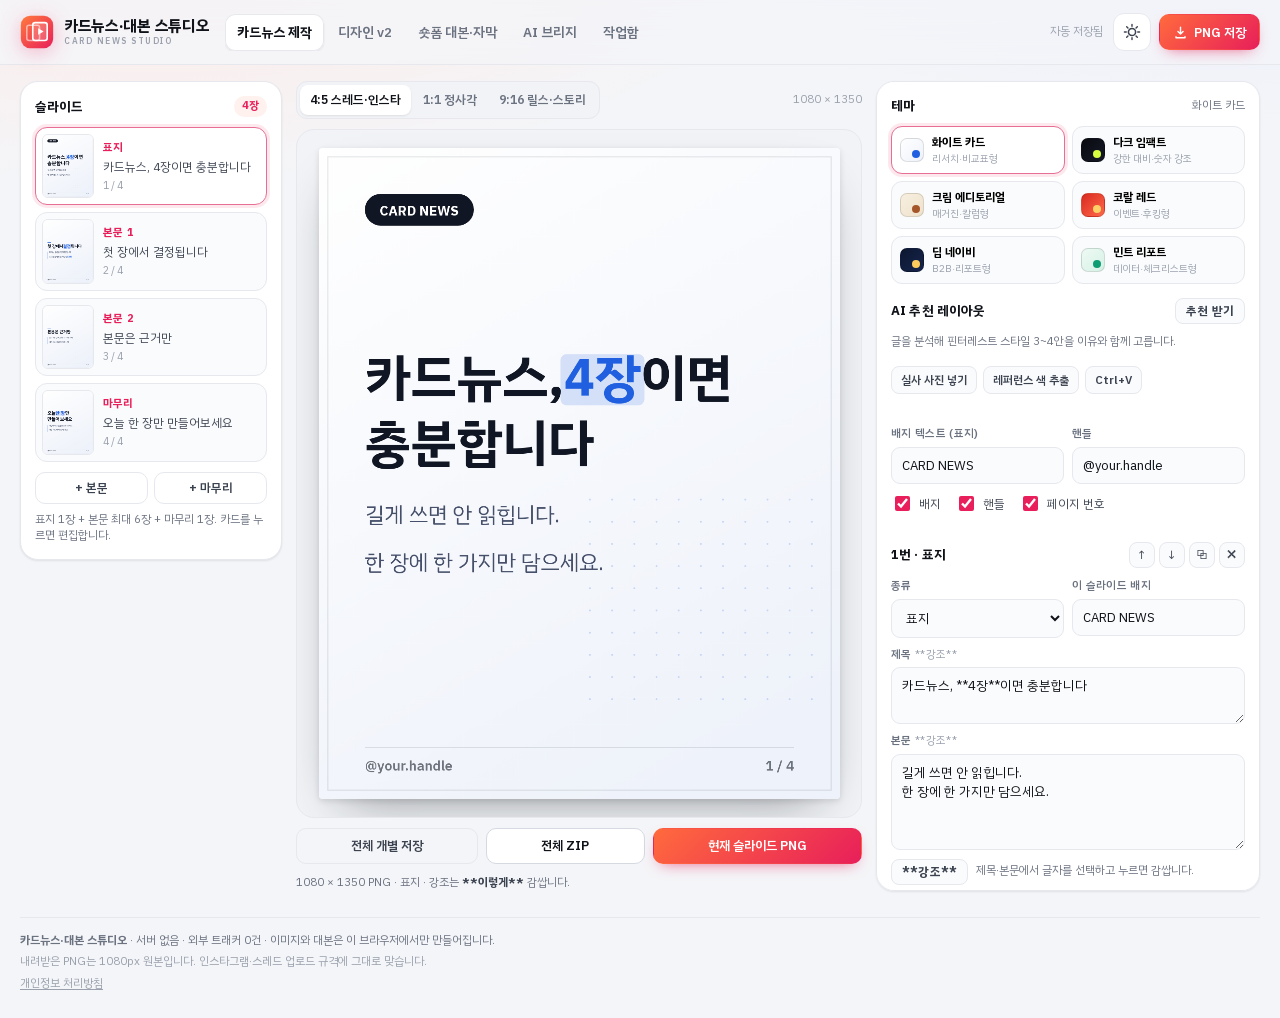
==== index.html @ 4846c508 "Deploy cardnews-script-studio static app (production files only)" ====
<!DOCTYPE html>
<html lang="ko" data-theme="light">
<head>
<meta charset="utf-8" />
<meta name="viewport" content="width=device-width, initial-scale=1, viewport-fit=cover" />
<title>카드뉴스·대본 스튜디오 — 카드뉴스 PNG &amp; 30초 숏폼 대본·자막 생성기</title>
<meta name="description" content="긴 글을 카드뉴스로 나누고, 6가지 테마로 1080px PNG를 바로 뽑습니다. 30초 숏폼 대본과 .srt 자막까지. 서버 없이 브라우저에서만 동작하고 작업은 이 브라우저에 저장됩니다." />
<meta name="theme-color" content="#ffffff" />
<meta name="color-scheme" content="light dark" />
<link rel="icon" href="favicon.svg" type="image/svg+xml" />
<link rel="stylesheet" href="styles.css" />
</head>
<body>
<a class="skip-link" href="#main">본문으로 바로가기</a>

<header class="topbar">
  <div class="topbar-inner">
    <a class="brand" href="#" data-action="go-cards" aria-label="카드뉴스·대본 스튜디오 홈">
      <span class="brand-mark" aria-hidden="true">
        <svg viewBox="0 0 40 40" width="34" height="34">
          <defs>
            <linearGradient id="brandGrad" x1="0" y1="0" x2="1" y2="1">
              <stop offset="0" stop-color="#ff7a3d" /><stop offset="1" stop-color="#e81f5a" />
            </linearGradient>
          </defs>
          <rect x="1" y="1" width="38" height="38" rx="11" fill="url(#brandGrad)" />
          <rect x="8" y="12" width="15" height="18" rx="2.6" fill="none" stroke="#fff" stroke-opacity=".55" stroke-width="1.8" />
          <rect x="15" y="9" width="17" height="21" rx="2.8" fill="#fff" fill-opacity=".18" stroke="#fff" stroke-width="1.9" />
          <path d="M21.4 15.6l6.4 3.8-6.4 3.8z" fill="#fff" />
        </svg>
      </span>
      <span class="brand-text">
        <strong>카드뉴스·대본 스튜디오</strong>
        <small>CARD NEWS STUDIO</small>
      </span>
    </a>

    <nav class="tabs" role="tablist" aria-label="주요 화면">
      <button class="tab is-active" role="tab" aria-selected="true" data-tab="cards">카드뉴스 제작</button>
      <button class="tab" role="tab" aria-selected="false" data-tab="designv2">디자인 v2</button>
      <button class="tab" role="tab" aria-selected="false" data-tab="script">숏폼 대본·자막</button>
      <button class="tab" role="tab" aria-selected="false" data-tab="bridge">AI 브리지</button>
      <button class="tab" role="tab" aria-selected="false" data-tab="shelf">작업함<span class="tab-count" id="shelfCount" hidden></span></button>
    </nav>

    <div class="top-actions">
      <span class="save-state" id="saveState" aria-live="polite">자동 저장됨</span>
      <button type="button" class="icon-btn" data-action="toggle-theme" aria-label="다크 모드로 전환" title="라이트/다크">
        <svg class="ico-sun" viewBox="0 0 20 20" width="18" height="18" aria-hidden="true"><circle cx="10" cy="10" r="4" fill="none" stroke="currentColor" stroke-width="1.7"/><path d="M10 1.6v2M10 16.4v2M1.6 10h2M16.4 10h2M4.1 4.1l1.4 1.4M14.5 14.5l1.4 1.4M15.9 4.1l-1.4 1.4M5.5 14.5l-1.4 1.4" stroke="currentColor" stroke-width="1.6" stroke-linecap="round"/></svg>
        <svg class="ico-moon" viewBox="0 0 20 20" width="18" height="18" aria-hidden="true"><path d="M16.5 12.4A7 7 0 0 1 7.6 3.5a7 7 0 1 0 8.9 8.9z" fill="none" stroke="currentColor" stroke-width="1.7" stroke-linejoin="round"/></svg>
      </button>
      <button type="button" class="btn btn-primary" id="topPrimary" data-action="download-current">
        <svg viewBox="0 0 20 20" width="15" height="15" aria-hidden="true"><path d="M10 3v9m0 0l-3.4-3.4M10 12l3.4-3.4M4 15.6V17h12v-1.4" stroke="currentColor" stroke-width="1.9" stroke-linecap="round" stroke-linejoin="round" fill="none"/></svg>
        <span id="topPrimaryLabel">PNG 저장</span>
      </button>
    </div>
  </div>
</header>

<main id="main" tabindex="-1">

  <!-- ── 카드뉴스 제작 ───────────────────────────────────── -->
  <section class="view" id="view-cards" role="tabpanel" aria-label="카드뉴스 제작">
    <div class="studio">

      <aside class="panel col-slides" aria-label="슬라이드 목록">
        <div class="panel-head">
          <h2>슬라이드</h2>
          <span class="chip" id="slideCount">4장</span>
        </div>
        <div class="slide-list" id="slideList" role="list"></div>
        <div class="slide-add">
          <button type="button" class="btn btn-ghost" data-action="add-body">+ 본문</button>
          <button type="button" class="btn btn-ghost" data-action="add-cta">+ 마무리</button>
        </div>
        <p class="hint">표지 1장 + 본문 최대 6장 + 마무리 1장. 카드를 누르면 편집합니다.</p>
      </aside>

      <section class="stage" aria-label="미리보기">
        <div class="stage-top">
          <div class="seg" id="ratioSeg" role="group" aria-label="비율 선택"></div>
          <span class="stage-dims" id="stageDims">1080 × 1350</span>
        </div>
        <div class="canvas-wrap">
          <canvas id="preview" width="1080" height="1350" aria-label="카드뉴스 미리보기"></canvas>
        </div>
        <div class="stage-actions">
          <button type="button" class="btn btn-ghost" data-action="download-each">전체 개별 저장</button>
          <button type="button" class="btn" data-action="download-all">전체 ZIP</button>
          <button type="button" class="btn btn-primary" data-action="download-current">현재 슬라이드 PNG</button>
        </div>
        <p class="stage-note" id="stageNote">1080 × 1350 PNG · 강조는 <b>**이렇게**</b> 감쌉니다.</p>
      </section>

      <aside class="panel col-inspector" aria-label="설정">
        <div class="panel-head">
          <h2>테마</h2>
          <span class="muted" id="themeName">화이트 카드</span>
        </div>
        <div class="theme-grid" id="themeGrid" role="radiogroup" aria-label="디자인 테마"></div>

        <div class="ref-block" id="refBlock">
          <div class="panel-head">
            <h2>AI 추천 레이아웃</h2>
            <button type="button" class="mini-btn wide" data-action="recommend-design">추천 받기</button>
          </div>
          <p class="hint" id="refCtx">글을 분석해 핀터레스트 스타일 3~4안을 이유와 함께 고릅니다.</p>
          <div class="ref-list" id="refList"></div>
          <div class="ref-applied" id="refApplied" hidden>
            <span class="ref-dot" aria-hidden="true"></span>
            <span class="ref-applied-txt"><b id="refAppliedName"></b><em id="refAppliedNote"></em></span>
            <button type="button" class="mini-btn" data-action="clear-design">해제</button>
          </div>
          <div class="ref-files">
            <label class="file-btn" for="photoInput">실사 사진 넣기</label>
            <input id="photoInput" type="file" accept="image/*" hidden />
            <label class="file-btn" for="refImageInput">레퍼런스 색 추출</label>
            <input id="refImageInput" type="file" accept="image/*" hidden />
            <button type="button" class="file-btn" data-action="paste-hint">Ctrl+V</button>
          </div>
          <div class="palette-row" id="paletteRow" hidden></div>
          <p class="hint" id="refPhotoNote" hidden></p>
        </div>

        <div class="divider"></div>

        <div class="field-row">
          <label class="field">
            <span>배지 텍스트 (표지)</span>
            <input id="badgeInput" type="text" maxlength="24" placeholder="CARD NEWS" autocomplete="off" />
          </label>
          <label class="field">
            <span>핸들</span>
            <input id="handleInput" type="text" maxlength="30" placeholder="@your.handle" autocomplete="off" />
          </label>
        </div>

        <div class="toggles">
          <label class="switch"><input type="checkbox" id="showBadge" checked /><span>배지</span></label>
          <label class="switch"><input type="checkbox" id="showHandle" checked /><span>핸들</span></label>
          <label class="switch"><input type="checkbox" id="showPage" checked /><span>페이지 번호</span></label>
        </div>

        <div class="divider"></div>

        <div class="panel-head">
          <h2 id="editorTitle">선택 슬라이드</h2>
          <div class="mini-actions">
            <button type="button" class="mini-btn" data-action="move-up" aria-label="슬라이드 위로" title="위로">↑</button>
            <button type="button" class="mini-btn" data-action="move-down" aria-label="슬라이드 아래로" title="아래로">↓</button>
            <button type="button" class="mini-btn" data-action="duplicate-slide" aria-label="슬라이드 복제" title="복제">⧉</button>
            <button type="button" class="mini-btn danger" data-action="delete-slide" aria-label="슬라이드 삭제" title="삭제">✕</button>
          </div>
        </div>
        <div class="field-row">
          <label class="field">
            <span>종류</span>
            <select id="kindSelect">
              <option value="cover">표지</option>
              <option value="body">본문</option>
              <option value="cta">마무리</option>
            </select>
          </label>
          <label class="field">
            <span>이 슬라이드 배지</span>
            <input id="slideBadge" type="text" maxlength="24" placeholder="비우면 표지는 공통 배지" autocomplete="off" />
          </label>
        </div>
        <label class="field">
          <span>제목 <em>**강조**</em></span>
          <textarea id="titleInput" rows="2" spellcheck="false" placeholder="한 줄 제목"></textarea>
        </label>
        <label class="field">
          <span>본문 <em>**강조**</em></span>
          <textarea id="bodyInput" rows="4" spellcheck="false" placeholder="한 장에 한 가지. 줄바꿈으로 문단을 나눕니다."></textarea>
        </label>
        <div class="hint-row">
          <button type="button" class="mini-btn wide" data-action="wrap-em">**강조**</button>
          <span class="hint">제목·본문에서 글자를 선택하고 누르면 감쌉니다.</span>
        </div>
        <p class="warn-line" id="emWarn" hidden>짝이 맞지 않는 <b>**</b> 는 글자 그대로 표시됩니다.</p>

        <div class="divider"></div>

        <div class="panel-head">
          <h2>글 → 카드뉴스</h2>
          <span class="muted">자동 분할</span>
        </div>
        <label class="field">
          <span>긴 글 붙여넣기</span>
          <textarea id="splitInput" rows="5" spellcheck="false" placeholder="메모나 글을 그대로 붙여넣으세요. 문장 단위로 나눠 표지·본문·마무리로 배분합니다."></textarea>
        </label>
        <div class="split-controls">
          <label class="field inline">
            <span>본문 장수</span>
            <select id="splitCount">
              <option value="2">2장</option>
              <option value="3">3장</option>
              <option value="4" selected>4장</option>
              <option value="5">5장</option>
              <option value="6">6장</option>
            </select>
          </label>
          <button type="button" class="btn btn-primary" data-action="auto-split">자동 슬라이드 분할</button>
        </div>
        <p class="hint">첫 문장은 표지, 마지막은 CTA로. 숫자는 자동으로 <b>**강조**</b>합니다.</p>

        <div class="divider"></div>

        <div class="panel-head">
          <h2>카피 진단</h2>
          <span class="grade-chip" id="copyGrade">—</span>
        </div>
        <div class="score-line">
          <b id="copyScore">0</b><span>/ 100 · 8대 트리거</span>
        </div>
        <div class="trigger-mini" id="triggerMini"></div>
        <p class="hint" id="copyTip">제목과 본문을 진단하려면 슬라이드를 고르세요.</p>
        <div class="btn-row">
          <button type="button" class="btn btn-ghost" data-action="correct-selected">추상어·공급자어 교정</button>
          <button type="button" class="btn btn-primary" data-action="open-copy-lab">프레임워크 변환</button>
        </div>
      </aside>
    </div>
  </section>

  <!-- ── 디자인 스튜디오 v2 ─────────────────────────────── -->
  <section class="view" id="view-designv2" role="tabpanel" aria-label="디자인 스튜디오 v2" hidden>
    <div class="v2-layout">
      <aside class="panel v2-side">
        <div class="panel-head">
          <h2>카드 세트 맥락</h2>
          <span class="chip" id="v2CtxTag">자동 분석</span>
        </div>
        <p class="hint" id="v2Ctx">글을 분석해 업종·무드·글자 밀도를 뽑습니다.</p>

        <div class="v2-block">
          <div class="v2-step"><b>① 레퍼런스 1클릭 검색</b><span>업종·무드·밀도로 검색어를 만들어 핀터레스트·비핸스를 엽니다.</span></div>
          <div class="ref-links" id="v2RefLinks"></div>
          <p class="hint" id="v2RefNote"></p>
        </div>

        <div class="divider"></div>

        <div class="v2-block">
          <div class="v2-step"><b>② 폰트 믹스 · 종이 질감</b><span>같은 구도에서 AI 티를 걷어내는 두 가지.</span></div>
          <label class="field"><span>폰트 믹스</span><select id="v2FontMix"></select></label>
          <label class="field"><span>종이 질감</span><select id="v2Grain"></select></label>
          <p class="hint" id="v2MixNote"></p>
          <div class="density-box" id="v2Density"></div>
        </div>

        <div class="divider"></div>

        <div class="v2-block">
          <div class="v2-step"><b>③ 내 브랜드 키트</b><span>색·폰트·질감·구도를 고정해 다음 편에도 그대로.</span></div>
          <input id="v2KitName" class="v2-kit-name" type="text" maxlength="24" autocomplete="off" placeholder="예: 내 채널 브랜드" aria-label="브랜드 키트 이름" />
          <div class="btn-row">
            <button type="button" class="btn btn-ghost" data-action="v2-save-kit">현재 세트 고정</button>
            <button type="button" class="btn btn-ghost" data-action="v2-copy-kit">JSON 복사</button>
          </div>
          <div class="kit-list" id="v2KitList"></div>
          <details class="kit-import">
            <summary>저장한 키트 JSON 붙여넣기</summary>
            <textarea id="v2KitJson" rows="3" spellcheck="false" placeholder='{"schema":"designref.brandkit/2", …}'></textarea>
            <button type="button" class="mini-btn" data-action="v2-import-kit">이 키트 불러오기</button>
          </details>
        </div>
      </aside>

      <div class="v2-main">
        <div class="panel v2-bp-panel">
          <div class="panel-head">
            <h2>레퍼런스 사진 → 90% 설계도 복제</h2>
            <span class="muted" id="v2BpState">사진 1장 → JSON 1개</span>
          </div>
          <p class="hint">마음에 드는 카드·포스터 1장을 구독 중인 AI에 첨부하고 아래 프롬프트를 붙여넣으세요. AI가 좌표·색·폰트를 잰 JSON을 주면, 같은 구도로 이 카드 세트를 다시 그립니다.</p>
          <div class="btn-row v2-bp-actions">
            <button type="button" class="btn btn-ghost" data-action="v2-copy-vision">해부 프롬프트 복사</button>
            <button type="button" class="mini-btn" data-action="v2-open-vision" data-target="chatgpt">ChatGPT</button>
            <button type="button" class="mini-btn" data-action="v2-open-vision" data-target="claude">Claude</button>
            <button type="button" class="mini-btn" data-action="v2-open-vision" data-target="gemini">Gemini</button>
          </div>
          <label class="field v2-bp-field">
            <span>AI가 준 블루프린트 JSON <em>설명·코드블록이 섞여도 읽습니다</em></span>
            <textarea id="v2BlueprintText" rows="6" spellcheck="false" placeholder='{"canvas":{"ratio":"4:5"},"margin":0.06,"title":{…}}'></textarea>
          </label>
          <div class="btn-row">
            <button type="button" class="btn btn-primary" data-action="v2-render-blueprint">설계도 복제 렌더</button>
            <button type="button" class="btn btn-ghost" data-action="v2-sample-blueprint">예시 JSON 채우기</button>
            <button type="button" class="btn btn-ghost" data-action="v2-save-blueprint-kit">브랜드 키트로 저장</button>
          </div>
          <div class="v2-meta" id="v2BpMeta"></div>
          <div class="parse-status" id="v2BpWarnings"></div>
        </div>

        <div class="panel">
          <div class="panel-head">
            <h2>카드 세트 미리보기</h2>
            <span class="muted" id="v2SetName"></span>
          </div>
          <div class="v2-grid" id="v2Grid"></div>
          <div class="v2-meta" id="v2Meta"></div>
          <div class="parse-status" id="v2Warnings"></div>
          <div class="btn-row v2-actions">
            <button type="button" class="btn btn-ghost" data-action="v2-copy-html">HTML 복사</button>
            <button type="button" class="btn btn-ghost" data-action="v2-copy-css">CSS 복사</button>
            <button type="button" class="btn btn-ghost" data-action="v2-png">현재 카드 PNG</button>
            <button type="button" class="btn btn-ghost" data-action="v2-reset">프리셋으로</button>
          </div>
          <p class="hint">여기 미리보기는 구도·폰트·질감 검증용입니다. 카드뉴스 PNG 저장은 <b>카드뉴스 제작</b> 탭을 쓰세요.</p>
        </div>
      </div>
    </div>
  </section>


  <!-- ── 숏폼 대본·자막 ──────────────────────────────────── -->
  <section class="view" id="view-script" role="tabpanel" aria-label="숏폼 대본·자막" hidden>
    <div class="script-layout">
      <div class="panel script-form">
        <div class="panel-head">
          <h2>30초 대본 만들기</h2>
          <span class="muted">0~3 · 3~12 · 12~25 · 25~30초</span>
        </div>
        <label class="field">
          <span>주제</span>
          <input id="topicInput" type="text" maxlength="60" placeholder="예: 전기요금 아끼는 법" autocomplete="off" />
        </label>
        <label class="field">
          <span>타겟</span>
          <input id="targetInput" type="text" maxlength="40" placeholder="예: 1인 가구" autocomplete="off" />
        </label>
        <div class="field">
          <span>핵심 포인트 3줄</span>
          <input class="point-input" id="point1" type="text" maxlength="80" placeholder="포인트 1 — 숫자가 있으면 훅에 쓰입니다" autocomplete="off" />
          <input class="point-input" id="point2" type="text" maxlength="80" placeholder="포인트 2 — 증거" autocomplete="off" />
          <input class="point-input" id="point3" type="text" maxlength="80" placeholder="포인트 3 — 반전" autocomplete="off" />
        </div>
        <div class="field">
          <span>훅 패턴</span>
          <div class="hook-grid" id="hookGrid" role="radiogroup" aria-label="훅 패턴"></div>
        </div>
        <button type="button" class="btn btn-primary block" data-action="build-script">대본 다시 만들기</button>
        <p class="hint">숫자는 입력한 포인트에 있는 값만 씁니다. 없으면 <b>[숫자]</b> 자리표시자로 남깁니다.</p>
      </div>

      <div class="script-out">
        <div class="beats" id="beatList"></div>

        <div class="panel copy-panel">
          <div class="panel-head">
            <h2>대본 카피 진단</h2>
            <span class="grade-chip" id="scriptGrade">—</span>
          </div>
          <div class="score-line">
            <b id="scriptScore">0</b><span>/ 100 · 8대 트리거</span>
            <span class="friction-chip" id="scriptFriction" hidden></span>
          </div>
          <div class="trigger-mini" id="scriptTriggers"></div>
          <p class="hint" id="scriptTip">대본 전체를 8대 트리거로 채점합니다.</p>
          <div class="btn-row">
            <button type="button" class="btn btn-ghost" data-action="correct-script">대본 표현 교정</button>
            <button type="button" class="btn btn-primary" data-action="framework-script">프레임워크로 다시 쓰기</button>
          </div>
        </div>

        <div class="panel subtitle-panel">
          <div class="panel-head">
            <h2>자막 미리보기</h2>
            <span class="muted" id="subCount">0줄 · 한 줄 15자</span>
          </div>
          <pre class="srt-preview" id="srtPreview" aria-label="SRT 자막 미리보기"></pre>
        </div>
      </div>
    </div>

    <div class="script-actions">
      <button type="button" class="btn btn-primary" data-action="download-srt">.srt 자막 다운로드</button>
      <button type="button" class="btn" data-action="copy-script">대본 복사</button>
      <button type="button" class="btn" data-action="copy-prompt">AI 각색 프롬프트 복사</button>
      <button type="button" class="btn btn-ghost" data-action="copy-srt">SRT 복사</button>
    </div>
  </section>

  <!-- ── AI 브리지 ──────────────────────────────────────── -->
  <section class="view" id="view-bridge" role="tabpanel" aria-label="AI 브리지" hidden>
    <div class="bridge-layout">
      <div class="panel bridge-left">
        <div class="panel-head">
          <h2>내 구독 AI로 만들기</h2>
          <span class="muted">복사 → 열기 → 붙여넣기</span>
        </div>
        <p class="hint">버튼을 누르면 <b>완성된 프롬프트가 복사</b>되고 그 AI가 새 창에 열립니다. 이미 로그인된 구독 계정을 그대로 쓰므로 API 요금이 나가지 않습니다.</p>

        <label class="field">
          <span>무엇을 만들까요</span>
          <select id="bridgeKind">
            <option value="cards">카드뉴스 세트 (표지·본문·마무리)</option>
            <option value="script">30초 숏폼 대본·자막</option>
            <option value="critique">카피 개선안 (진단·고칠 문장)</option>
          </select>
        </label>

        <div class="provider-grid" id="providerGrid"></div>
        <p class="hint" id="bridgeStatus" aria-live="polite">프롬프트를 복사한 뒤, AI 답변을 오른쪽에 붙여넣으세요.</p>

        <details class="prompt-box">
          <summary>복사될 프롬프트 보기</summary>
          <pre id="bridgePromptPreview"></pre>
        </details>

        <div class="divider"></div>

        <div class="panel-head">
          <h2>무료 Gemini API 키</h2>
          <span class="badge-mini">선택</span>
        </div>
        <p class="hint">Google AI Studio에서 무료 키를 만들면 복사·붙여넣기 없이 이 화면에서 바로 생성합니다. 키는 이 브라우저(localStorage)에만 저장되고 Google 외에는 전송되지 않습니다. 무료 한도를 넘기면 결제가 아니라 오류만 납니다.</p>
        <div class="key-row">
          <input id="geminiKey" type="password" placeholder="AIza…" autocomplete="off" spellcheck="false" aria-label="Gemini API 키" />
          <button type="button" class="btn btn-ghost" data-action="save-gemini-key">저장</button>
          <button type="button" class="mini-btn" data-action="clear-gemini-key" aria-label="키 삭제" title="키 삭제">✕</button>
        </div>
        <p class="hint" id="geminiState">키가 저장되지 않았습니다.</p>
        <div class="key-row">
          <select id="geminiModel" aria-label="Gemini 모델">
            <option value="gemini-2.5-flash">gemini-2.5-flash</option>
          </select>
          <button type="button" class="btn btn-ghost" data-action="check-gemini-key">키 확인</button>
          <button type="button" class="btn btn-primary" data-action="generate-gemini">Gemini로 생성</button>
        </div>
        <p class="hint" id="geminiResult" aria-live="polite"></p>
      </div>

      <div class="panel bridge-right">
        <div class="panel-head">
          <h2>AI 답변 붙여넣기</h2>
          <span class="muted" id="pasteHint">자동 인식</span>
        </div>
        <textarea id="bridgePaste" rows="12" spellcheck="false" placeholder="ChatGPT·Claude·Gemini가 준 답변을 그대로 붙여넣으세요. JSON이든 설명 섞인 문장이든 알아서 읽습니다."></textarea>
        <div class="btn-row">
          <button type="button" class="btn btn-ghost" data-action="parse-bridge">다시 읽기</button>
          <button type="button" class="btn btn-primary" data-action="apply-bridge">적용</button>
        </div>
        <div class="parse-status" id="parseStatus"></div>
        <div class="parse-preview" id="parsePreview"></div>
      </div>
    </div>
  </section>

  <!-- ── 작업함 ─────────────────────────────────────────── -->
  <section class="view" id="view-shelf" role="tabpanel" aria-label="작업함" hidden>
    <div class="shelf">
      <div class="panel">
        <div class="panel-head">
          <h2>현재 작업 저장</h2>
          <span class="muted">카드뉴스 + 대본을 함께</span>
        </div>
        <form id="saveForm" class="save-form" autocomplete="off">
          <label class="sr-only" for="presetName">작업 이름</label>
          <input id="presetName" type="text" maxlength="40" placeholder="예: 12월 카드뉴스 1편" />
          <button type="submit" class="btn btn-primary">저장</button>
        </form>
        <p class="hint">이 브라우저(localStorage)에만 저장됩니다. 서버로 보내지 않습니다.</p>
        <div class="divider"></div>
        <div class="panel-head">
          <h2>저장된 작업</h2>
          <span class="muted" id="presetMeta">0개</span>
        </div>
        <div class="preset-list" id="presetList"></div>
        <div class="empty" id="shelfEmpty">
          <p><strong>아직 저장한 작업이 없습니다.</strong></p>
          <p class="muted">위에 이름을 적고 저장하면 여기에 쌓입니다.</p>
        </div>
      </div>

      <div class="panel">
        <div class="panel-head"><h2>현재 작업</h2><span class="muted" id="currentMeta"></span></div>
        <ul class="current-list" id="currentList"></ul>
        <div class="divider"></div>
        <div class="panel-head"><h2>초기화</h2></div>
        <p class="hint">현재 카드뉴스와 대본을 예시로 되돌립니다. 저장한 작업은 그대로 남습니다.</p>
        <button type="button" class="btn btn-ghost danger" data-action="reset-work">예시로 되돌리기</button>
      </div>
    </div>
  </section>
</main>

<footer class="footer">
  <div class="footer-inner">
    <p><strong>카드뉴스·대본 스튜디오</strong> · 서버 없음 · 외부 트래커 0건 · 이미지와 대본은 이 브라우저에서만 만들어집니다.</p>
    <p class="muted">내려받은 PNG는 1080px 원본입니다. 인스타그램·스레드 업로드 규격에 그대로 맞습니다.</p>
    <p class="muted"><a href="privacy.html">개인정보 처리방침</a></p>
  </div>
</footer>

<div class="toast-root" id="toastRoot" aria-live="polite"></div>

<!-- 카피 진단 · 프레임워크 -->
<div class="modal" id="copyLab" hidden>
  <div class="modal-backdrop" data-action="close-copy-lab"></div>
  <div class="modal-card" role="dialog" aria-modal="true" aria-labelledby="copyLabTitle">
    <div class="modal-head">
      <h2 id="copyLabTitle">카피 진단 · 프레임워크</h2>
      <span class="score-pill"><b id="labScore">0</b><span id="labGrade">—</span></span>
      <button type="button" class="icon-btn" data-action="close-copy-lab" aria-label="닫기">✕</button>
    </div>
    <div class="modal-body">
      <div class="lab-grid">
        <div>
          <h3>8대 트리거</h3>
          <div class="lab-triggers" id="labTriggers"></div>
          <h3>감점 표현 <span class="muted" id="labFriction"></span></h3>
          <div class="lab-issues" id="labIssues"></div>
          <div class="btn-row">
            <button type="button" class="btn btn-ghost" data-action="correct-selected">추상어·공급자어 교정</button>
            <button type="button" class="btn btn-ghost" data-action="copy-lab-json">진단 JSON 복사</button>
          </div>
        </div>
        <div>
          <h3>프레임워크 변환</h3>
          <div class="fw-tabs" id="fwTabs" role="tablist" aria-label="카피 프레임워크"></div>
          <label class="field"><span>제품·주제</span><input id="fwProduct" type="text" maxlength="60" autocomplete="off" /></label>
          <label class="field"><span>타겟</span><input id="fwTarget" type="text" maxlength="60" autocomplete="off" /></label>
          <div class="field-row">
            <label class="field"><span>문제</span><textarea id="fwProblem" rows="2"></textarea></label>
            <label class="field"><span>해결</span><textarea id="fwSolution" rows="2"></textarea></label>
          </div>
          <div class="field-row">
            <label class="field"><span>증거(숫자)</span><input id="fwProof" type="text" maxlength="80" autocomplete="off" /></label>
            <label class="field"><span>기한·한정</span><input id="fwUrgency" type="text" maxlength="60" autocomplete="off" /></label>
          </div>
          <label class="field"><span>CTA</span><input id="fwCta" type="text" maxlength="40" autocomplete="off" /></label>
          <div class="btn-row">
            <button type="button" class="btn" data-action="fw-generate">생성</button>
            <button type="button" class="btn btn-ghost" data-action="fw-apply-slides">슬라이드에 반영</button>
            <button type="button" class="btn btn-ghost" data-action="fw-apply-script">대본에 반영</button>
          </div>
          <div class="fw-out" id="fwOut"></div>
        </div>
      </div>
    </div>
  </div>
</div>

<script src="engines/copy-psych-engine.js"></script>
<script src="engines/design-ref-engine.js"></script>
<script src="core.js"></script>
<script src="preset-render.js"></script>
<script src="app.js"></script>
</body>
</html>
---- styles.css ----
/* ============================================================
   카드뉴스·대본 스튜디오 · styles.css
   Light-first studio UI, dark theme via [data-theme]. No build step.
   ============================================================ */

@font-face {
  font-family: 'PlexKR';
  src: url('assets/fonts/plexkr-Regular.woff2') format('woff2');
  font-weight: 400; font-style: normal; font-display: swap;
}
@font-face {
  font-family: 'PlexKR';
  src: url('assets/fonts/plexkr-SemiBold.woff2') format('woff2');
  font-weight: 500 600; font-style: normal; font-display: swap;
}
@font-face {
  font-family: 'PlexKR';
  src: url('assets/fonts/plexkr-Bold.woff2') format('woff2');
  font-weight: 700 900; font-style: normal; font-display: swap;
}

:root {
  --font: 'PlexKR', -apple-system, BlinkMacSystemFont, 'Segoe UI', 'Apple SD Gothic Neo', 'Malgun Gothic', sans-serif;
  --bg: #f4f5f8;
  --bg-grad: radial-gradient(1100px 460px at 12% -10%, #ffe9e4 0%, rgba(255, 233, 228, 0) 60%),
             radial-gradient(1000px 440px at 96% -16%, #e6ecff 0%, rgba(230, 236, 255, 0) 62%);
  --surface: #ffffff;
  --surface-2: #fafbfc;
  --surface-3: #f1f3f6;
  --line: #e6e8ee;
  --line-strong: #d5d9e2;
  --ink: #0f1218;
  --ink-2: #3c4350;
  --ink-3: #6b7280;
  --ink-4: #9aa1ad;
  --brand: #e81f5a;
  --brand-2: #ff6a3d;
  --brand-soft: #fff1ee;
  --accent: #7c5cff;
  --ok: #16a34a;
  --warn: #d97706;
  --shadow-1: 0 1px 2px rgba(15, 18, 24, .05), 0 1px 3px rgba(15, 18, 24, .04);
  --shadow-2: 0 10px 30px -12px rgba(15, 18, 24, .26), 0 2px 8px rgba(15, 18, 24, .04);
  --r-sm: 9px;
  --r-md: 13px;
  --r-lg: 18px;
  --maxw: 1560px;
  --topbar-h: 64px;
  --mono: ui-monospace, SFMono-Regular, 'SF Mono', Menlo, Consolas, monospace;
}

[data-theme="dark"] {
  --bg: #080a0f;
  --bg-grad: radial-gradient(1100px 480px at 10% -12%, rgba(255, 90, 60, .15) 0%, rgba(255, 90, 60, 0) 62%),
             radial-gradient(1000px 460px at 94% -18%, rgba(124, 92, 255, .18) 0%, rgba(124, 92, 255, 0) 60%);
  --surface: #11141b;
  --surface-2: #151922;
  --surface-3: #1b202b;
  --line: #232937;
  --line-strong: #2e3646;
  --ink: #f3f5f9;
  --ink-2: #c7cdd8;
  --ink-3: #8d95a6;
  --ink-4: #626b7d;
  --brand: #ff4d76;
  --brand-soft: rgba(255, 77, 118, .12);
  --shadow-1: 0 1px 2px rgba(0, 0, 0, .4);
  --shadow-2: 0 16px 40px -20px rgba(0, 0, 0, .9), 0 2px 10px rgba(0, 0, 0, .3);
}

* { box-sizing: border-box; }
[hidden] { display: none !important; }
html { -webkit-text-size-adjust: 100%; }
body {
  margin: 0;
  font-family: var(--font);
  background: var(--bg);
  background-image: var(--bg-grad);
  background-attachment: fixed;
  color: var(--ink);
  font-size: 14px;
  line-height: 1.5;
  -webkit-font-smoothing: antialiased;
  text-rendering: optimizeLegibility;
}
h1, h2, h3 { margin: 0; font-weight: 700; letter-spacing: -.01em; }
p { margin: 0; }
a { color: inherit; text-decoration: none; }
button { font-family: inherit; }
::selection { background: rgba(232, 31, 90, .18); }

.sr-only {
  position: absolute; width: 1px; height: 1px; padding: 0; margin: -1px;
  overflow: hidden; clip: rect(0 0 0 0); white-space: nowrap; border: 0;
}
.skip-link {
  position: fixed; left: 12px; top: -60px; z-index: 200;
  background: var(--ink); color: var(--surface); padding: 10px 14px; border-radius: 10px;
  transition: top .15s ease;
}
.skip-link:focus { top: 12px; }
:focus-visible { outline: 2px solid var(--brand); outline-offset: 2px; border-radius: 6px; }
.muted { color: var(--ink-3); }
.hint { font-size: 11.5px; color: var(--ink-3); line-height: 1.45; }
.hint b { color: var(--ink-2); }
.warn-line { font-size: 11.5px; color: var(--warn); margin-top: 6px; }

/* ── top bar ─────────────────────────────────────── */
.topbar {
  position: sticky; top: 0; z-index: 40;
  background: color-mix(in srgb, var(--bg) 84%, transparent);
  backdrop-filter: saturate(160%) blur(14px);
  -webkit-backdrop-filter: saturate(160%) blur(14px);
  border-bottom: 1px solid var(--line);
}
.topbar-inner {
  max-width: var(--maxw); margin: 0 auto; padding: 10px 20px;
  display: flex; align-items: center; gap: 16px; min-height: var(--topbar-h);
}
.brand { display: flex; align-items: center; gap: 10px; flex: none; }
.brand-mark { display: flex; filter: drop-shadow(0 4px 10px rgba(232, 31, 90, .28)); }
.brand-text { display: flex; flex-direction: column; line-height: 1.1; }
.brand-text strong { font-size: 15.5px; letter-spacing: -.02em; }
.brand-text small { font-size: 8.5px; letter-spacing: .18em; color: var(--ink-4); font-weight: 600; margin-top: 3px; }

.tabs { display: flex; gap: 2px; flex: 1 1 auto; min-width: 0; overflow-x: auto; scrollbar-width: none; }
.tabs::-webkit-scrollbar { display: none; }
.tab {
  position: relative; border: 0; background: transparent; color: var(--ink-3);
  font-size: 13.5px; font-weight: 500; padding: 8px 12px; border-radius: 10px;
  cursor: pointer; white-space: nowrap; display: inline-flex; align-items: center; gap: 6px;
  transition: color .15s, background .15s;
}
.tab:hover { color: var(--ink); background: var(--surface-3); }
.tab.is-active { color: var(--ink); font-weight: 700; background: var(--surface); box-shadow: var(--shadow-1), inset 0 0 0 1px var(--line); }
.tab-count {
  background: var(--brand); color: #fff; border-radius: 999px;
  font-size: 10px; font-weight: 700; padding: 1px 6px; min-width: 18px; text-align: center;
}

.top-actions { display: flex; align-items: center; gap: 8px; flex: none; }
.save-state { font-size: 11.5px; color: var(--ink-4); margin-right: 2px; white-space: nowrap; }

.icon-btn {
  width: 38px; height: 38px; display: grid; place-items: center; flex: none;
  border: 1px solid var(--line); border-radius: 11px; background: var(--surface);
  color: var(--ink-2); cursor: pointer; transition: background .15s, color .15s;
}
.icon-btn:hover { background: var(--surface-3); color: var(--ink); }
.ico-moon { display: none; }
[data-theme="dark"] .ico-sun { display: none; }
[data-theme="dark"] .ico-moon { display: block; }

.btn {
  display: inline-flex; align-items: center; justify-content: center; gap: 6px;
  height: 36px; padding: 0 13px; border-radius: 10px; border: 1px solid var(--line-strong);
  background: var(--surface); color: var(--ink); font-size: 12.8px; font-weight: 600;
  cursor: pointer; white-space: nowrap; transition: background .15s, border-color .15s, transform .05s;
}
.btn:hover { background: var(--surface-3); }
.btn:active { transform: translateY(1px); }
.btn-primary {
  background: linear-gradient(135deg, var(--brand-2), var(--brand));
  border-color: transparent; color: #fff;
  box-shadow: 0 6px 16px -8px rgba(232, 31, 90, .8);
}
.btn-primary:hover { filter: brightness(1.05); background: linear-gradient(135deg, var(--brand-2), var(--brand)); }
.btn-ghost { background: transparent; border-color: var(--line); color: var(--ink-2); }
.btn-ghost:hover { background: var(--surface-3); color: var(--ink); }
.btn.danger { color: #c02323; }
[data-theme="dark"] .btn.danger { color: #ff7b7b; }
.btn.block { width: 100%; }

/* ── studio layout ───────────────────────────────── */
main { display: block; }
.view { max-width: var(--maxw); margin: 0 auto; padding: 16px 20px 8px; }
.studio {
  display: grid;
  grid-template-columns: 262px minmax(0, 1fr) 384px;
  gap: 14px;
  align-items: start;
}

.panel {
  background: var(--surface);
  border: 1px solid var(--line);
  border-radius: var(--r-lg);
  box-shadow: var(--shadow-1);
  padding: 14px;
}
.panel-head { display: flex; align-items: center; justify-content: space-between; gap: 8px; margin-bottom: 10px; }
.panel-head h2 { font-size: 13px; font-weight: 700; letter-spacing: .01em; }
.panel-head .muted { font-size: 11.5px; }
.divider { height: 1px; background: var(--line); margin: 14px 0; }
.chip {
  font-size: 11px; font-weight: 700; color: var(--brand);
  background: var(--brand-soft); border-radius: 999px; padding: 2px 8px;
}

/* ── slide list ─────────────────────────────────── */
.col-slides { display: flex; flex-direction: column; }
.slide-list { display: flex; flex-direction: column; gap: 7px; min-height: 40px; }
.slide-item {
  display: flex; align-items: center; gap: 9px; width: 100%;
  padding: 6px; border: 1px solid var(--line); border-radius: 12px;
  background: var(--surface-2); cursor: pointer; text-align: left;
  transition: border-color .15s, box-shadow .15s, background .15s;
}
.slide-item:hover { background: var(--surface-3); }
.slide-item.is-active { border-color: color-mix(in srgb, var(--brand) 60%, var(--line)); box-shadow: 0 0 0 3px rgba(232, 31, 90, .10); background: var(--surface); }
.slide-thumb { width: 52px; flex: none; border-radius: 6px; border: 1px solid var(--line); background: #fff; display: block; }
.slide-meta { min-width: 0; display: flex; flex-direction: column; gap: 2px; }
.slide-meta b { font-size: 11px; color: var(--brand); font-weight: 700; letter-spacing: .02em; }
.slide-meta span {
  font-size: 12px; color: var(--ink-2); overflow: hidden; text-overflow: ellipsis;
  white-space: nowrap; max-width: 150px;
}
.slide-meta em { font-style: normal; font-size: 10.5px; color: var(--ink-4); }
.slide-add { display: flex; gap: 6px; margin-top: 10px; }
.slide-add .btn { flex: 1; height: 32px; font-size: 12px; }
.col-slides .hint { margin-top: 8px; }

/* ── stage ──────────────────────────────────────── */
.stage { display: flex; flex-direction: column; gap: 10px; min-width: 0; }
.stage-top { display: flex; align-items: center; justify-content: space-between; gap: 10px; flex-wrap: wrap; }
.seg {
  display: inline-flex; gap: 2px; padding: 3px; background: var(--surface-3);
  border: 1px solid var(--line); border-radius: 11px;
}
.seg button {
  border: 0; background: transparent; color: var(--ink-3); font-size: 12.2px; font-weight: 600;
  padding: 6px 10px; border-radius: 8px; cursor: pointer; white-space: nowrap;
}
.seg button:hover { color: var(--ink); }
.seg button.is-active { background: var(--surface); color: var(--ink); box-shadow: var(--shadow-1); }
.stage-dims { font-size: 11.5px; color: var(--ink-4); font-variant-numeric: tabular-nums; }

.canvas-wrap {
  border-radius: var(--r-lg);
  border: 1px solid var(--line);
  background:
    radial-gradient(circle at 50% 0%, color-mix(in srgb, var(--surface-3) 70%, transparent), transparent 70%),
    var(--surface-3);
  padding: 18px;
  display: grid; place-items: center;
  min-height: 260px;
  overflow: hidden;
}
#preview {
  display: block;
  max-width: 100%;
  max-height: 100%;
  width: auto;
  height: auto;
  border-radius: 4px;
  box-shadow: 0 22px 50px -24px rgba(15, 18, 24, .45), 0 2px 6px rgba(15, 18, 24, .12);
  background: #fff;
}
.stage-actions { display: flex; gap: 8px; flex-wrap: wrap; }
.stage-actions .btn { flex: 1 1 auto; }
.stage-note { font-size: 11.5px; color: var(--ink-3); }
.stage-note b { color: var(--ink-2); }

/* ── inspector ──────────────────────────────────── */
.col-inspector { display: flex; flex-direction: column; gap: 0; }
.theme-grid { display: grid; grid-template-columns: 1fr 1fr; gap: 7px; margin-bottom: 12px; }
.theme-btn {
  display: flex; align-items: center; gap: 8px; padding: 7px 8px;
  border: 1px solid var(--line); border-radius: 11px; background: var(--surface-2);
  cursor: pointer; text-align: left; min-width: 0;
}
.theme-btn:hover { background: var(--surface-3); }
.theme-btn.is-active { border-color: color-mix(in srgb, var(--brand) 60%, var(--line)); box-shadow: 0 0 0 3px rgba(232, 31, 90, .10); background: var(--surface); }
.swatch { width: 24px; height: 24px; border-radius: 7px; flex: none; border: 1px solid rgba(0, 0, 0, .12); position: relative; overflow: hidden; }
.swatch::after { content: ''; position: absolute; right: 3px; bottom: 3px; width: 8px; height: 8px; border-radius: 50%; background: var(--dot, #fff); }
.theme-btn b { font-size: 11.5px; font-weight: 700; display: block; white-space: nowrap; overflow: hidden; text-overflow: ellipsis; }
.theme-btn em { font-style: normal; font-size: 10px; color: var(--ink-4); display: block; white-space: nowrap; overflow: hidden; text-overflow: ellipsis; }
.theme-btn .theme-txt { min-width: 0; }

.field { display: flex; flex-direction: column; gap: 4px; margin-bottom: 9px; }
.field > span { font-size: 11px; font-weight: 600; letter-spacing: .03em; color: var(--ink-3); }
.field > span em { font-style: normal; color: var(--ink-4); font-weight: 400; }
.field input[type="text"], .field textarea, .field select, .save-form input {
  width: 100%; border: 1px solid var(--line); border-radius: 9px;
  background: var(--surface-2); color: var(--ink); font-family: inherit; font-size: 13px;
  padding: 8px 10px; line-height: 1.5; transition: border-color .15s, box-shadow .15s, background .15s;
}
.field textarea { resize: vertical; min-height: 38px; }
.field input:focus, .field textarea:focus, .field select:focus, .save-form input:focus {
  outline: none; border-color: color-mix(in srgb, var(--brand) 55%, var(--line));
  box-shadow: 0 0 0 3px rgba(232, 31, 90, .1); background: var(--surface);
}
.field-row { display: grid; grid-template-columns: 1fr 1fr; gap: 8px; }
.field.inline { flex-direction: row; align-items: center; gap: 8px; margin: 0; }
.field.inline select { width: auto; padding: 6px 8px; }
.field.inline > span { white-space: nowrap; }
.point-input { margin-bottom: 5px; }
.point-input:last-child { margin-bottom: 0; }

.toggles { display: flex; gap: 14px; flex-wrap: wrap; }
.switch { display: inline-flex; align-items: center; gap: 6px; font-size: 12px; color: var(--ink-2); cursor: pointer; }
.switch input { accent-color: var(--brand); width: 15px; height: 15px; }

.mini-actions { display: flex; gap: 4px; }
.mini-btn {
  height: 26px; min-width: 26px; padding: 0 6px; border-radius: 8px;
  border: 1px solid var(--line); background: var(--surface-2); color: var(--ink-2);
  font-size: 12px; line-height: 1; cursor: pointer; display: inline-flex; align-items: center; justify-content: center;
}
.mini-btn:hover { background: var(--surface-3); color: var(--ink); }
.mini-btn.danger:hover { color: #c02323; border-color: #f0c4c4; }
.mini-btn.wide { padding: 0 10px; font-weight: 700; letter-spacing: .02em; }
.hint-row { display: flex; align-items: center; gap: 8px; }

.split-controls { display: flex; align-items: center; justify-content: space-between; gap: 8px; margin-top: 2px; }
.split-controls .btn { height: 34px; }

/* ── script view ────────────────────────────────── */
.script-layout {
  display: grid; grid-template-columns: 368px minmax(0, 1fr); gap: 14px; align-items: start;
}
.script-form { display: flex; flex-direction: column; }
.hook-grid { display: grid; grid-template-columns: 1fr 1fr; gap: 7px; }
.hook-btn {
  border: 1px solid var(--line); border-radius: 11px; background: var(--surface-2);
  padding: 8px 9px; text-align: left; cursor: pointer; display: flex; flex-direction: column; gap: 2px;
}
.hook-btn:hover { background: var(--surface-3); }
.hook-btn.is-active { border-color: color-mix(in srgb, var(--brand) 60%, var(--line)); background: var(--brand-soft); box-shadow: 0 0 0 3px rgba(232, 31, 90, .08); }
[data-theme="dark"] .hook-btn.is-active { background: rgba(255, 77, 118, .12); }
.hook-btn b { font-size: 12.5px; font-weight: 700; }
.hook-btn span { font-size: 10.5px; color: var(--ink-3); }
.script-form .btn.block { margin-top: 4px; }

.script-out { display: flex; flex-direction: column; gap: 10px; min-width: 0; }
.beats { display: flex; flex-direction: column; gap: 9px; }
.beat {
  display: grid; grid-template-columns: 104px minmax(0, 1fr); gap: 12px;
  background: var(--surface); border: 1px solid var(--line); border-radius: var(--r-md);
  padding: 12px; box-shadow: var(--shadow-1);
}
.beat-time { display: flex; flex-direction: column; gap: 3px; border-right: 1px solid var(--line); padding-right: 10px; }
.beat-time b { font-size: 13px; font-variant-numeric: tabular-nums; letter-spacing: -.01em; }
.beat-time span { font-size: 11px; color: var(--brand); font-weight: 700; }
.beat-time em { font-style: normal; font-size: 10.5px; color: var(--ink-4); }
.beat-body { min-width: 0; display: flex; flex-direction: column; gap: 7px; }
.beat-narration { font-size: 13.5px; line-height: 1.55; color: var(--ink); }
.screen-chips { display: flex; gap: 5px; flex-wrap: wrap; }
.screen-chips span {
  font-size: 11px; padding: 2px 7px; border-radius: 6px;
  background: var(--surface-3); color: var(--ink-2); border: 1px solid var(--line);
}
.screen-chips span::before { content: '자막 '; color: var(--ink-4); }
.budget { display: flex; align-items: center; gap: 8px; }
.budget-track { flex: 1; height: 4px; border-radius: 3px; background: var(--surface-3); overflow: hidden; }
.budget-fill { height: 100%; background: var(--ok); border-radius: 3px; }
.budget-fill.over { background: var(--warn); }
.budget small { font-size: 10.5px; color: var(--ink-4); font-variant-numeric: tabular-nums; }
.budget small.over { color: var(--warn); font-weight: 700; }

.subtitle-panel { padding: 12px 14px; }
.srt-preview {
  margin: 0; padding: 10px 12px; max-height: 240px; overflow: auto;
  background: var(--surface-2); border: 1px solid var(--line); border-radius: 10px;
  font-family: var(--mono); font-size: 11.5px; line-height: 1.6; color: var(--ink-2);
  white-space: pre-wrap; word-break: break-all;
}
.script-actions {
  position: sticky; bottom: 0; z-index: 20;
  display: flex; gap: 8px; flex-wrap: wrap;
  max-width: var(--maxw); margin: 0 auto; padding: 10px 20px 14px;
  background: linear-gradient(to top, var(--bg) 60%, transparent);
}
.script-actions .btn { flex: 1 1 auto; }

/* ── shelf ──────────────────────────────────────── */
.shelf { display: grid; grid-template-columns: 1.35fr 1fr; gap: 14px; align-items: start; }
.save-form { display: flex; gap: 8px; }
.save-form input { flex: 1; }
.preset-list { display: flex; flex-direction: column; gap: 7px; }
.preset-item {
  display: flex; align-items: center; gap: 10px; padding: 9px 10px;
  border: 1px solid var(--line); border-radius: 12px; background: var(--surface-2);
}
.preset-main { min-width: 0; flex: 1; display: flex; flex-direction: column; gap: 2px; }
.preset-main b { font-size: 13px; overflow: hidden; text-overflow: ellipsis; white-space: nowrap; }
.preset-main span { font-size: 11px; color: var(--ink-3); }
.preset-item .btn { height: 30px; font-size: 12px; padding: 0 10px; }
.empty { padding: 18px 6px; text-align: center; }
.empty p { font-size: 12.5px; }
.empty .muted { font-size: 11.5px; margin-top: 3px; }
.current-list { list-style: none; margin: 0; padding: 0; display: flex; flex-direction: column; gap: 7px; }
.current-list li { display: flex; justify-content: space-between; gap: 10px; font-size: 12.5px; padding-bottom: 7px; border-bottom: 1px dashed var(--line); }
.current-list li:last-child { border-bottom: 0; }
.current-list b { font-weight: 600; color: var(--ink-2); }
.current-list span { color: var(--ink-3); text-align: right; }

/* ── footer / toast ─────────────────────────────── */
.footer { max-width: var(--maxw); margin: 0 auto; padding: 18px 20px 26px; }
.footer-inner { border-top: 1px solid var(--line); padding-top: 14px; display: flex; flex-direction: column; gap: 4px; }
.footer p { font-size: 11.5px; color: var(--ink-3); }
.footer .muted { color: var(--ink-4); }
.footer-inner a { text-decoration: underline; text-underline-offset: 2px; }
.footer-inner a:hover { color: var(--brand); }

.toast-root {
  position: fixed; left: 50%; bottom: 18px; transform: translateX(-50%);
  display: flex; flex-direction: column; gap: 6px; z-index: 120; align-items: center;
  pointer-events: none;
}
.toast {
  background: #11141b; color: #fff; font-size: 12.5px; font-weight: 500;
  padding: 9px 14px; border-radius: 999px; box-shadow: 0 12px 30px -12px rgba(0, 0, 0, .6);
  animation: toastIn .18s ease-out;
  max-width: min(90vw, 460px); text-align: center;
}
.toast.ok::before { content: '✓ '; color: #6ee7a8; }
.toast.warn::before { content: '! '; color: #ffd166; }
@keyframes toastIn { from { opacity: 0; transform: translateY(6px); } to { opacity: 1; transform: none; } }

/* ── AI 추천 레이아웃 ───────────────────────────── */
.ref-block { margin: 2px 0 4px; }
.ref-list { display: flex; flex-direction: column; gap: 6px; margin: 8px 0; }
.ref-card {
  display: flex; gap: 8px; align-items: flex-start; text-align: left; width: 100%;
  border: 1px solid var(--line); border-radius: 12px; background: var(--surface-2);
  padding: 8px; cursor: pointer; transition: background .15s, box-shadow .15s, border-color .15s;
}
.ref-card:hover { background: var(--surface-3); }
.ref-card.is-active { border-color: color-mix(in srgb, var(--brand) 60%, var(--line)); box-shadow: 0 0 0 3px rgba(232, 31, 90, .1); background: var(--surface); }
.ref-swatch {
  flex: none; width: 30px; height: 38px; border-radius: 7px; border: 1px solid rgba(0,0,0,.14);
  background: linear-gradient(160deg, var(--a) 0 52%, var(--b) 52% 78%, var(--c) 78% 100%);
}
.ref-main { min-width: 0; display: flex; flex-direction: column; gap: 2px; }
.ref-main b { font-size: 12px; letter-spacing: -.01em; }
.ref-main em { font-style: normal; font-size: 10px; color: var(--ink-4); }
.ref-why { font-size: 10.5px; color: var(--ink-3); line-height: 1.4; }
.ref-risk { font-size: 10px; color: var(--warn); font-weight: 700; }
.ref-applied {
  display: flex; align-items: center; gap: 8px; padding: 7px 9px; border-radius: 10px;
  background: var(--brand-soft); border: 1px solid color-mix(in srgb, var(--brand) 24%, var(--line));
}
.ref-dot { width: 8px; height: 8px; border-radius: 50%; background: var(--brand); flex: none; }
.ref-applied-txt { display: flex; flex-direction: column; min-width: 0; flex: 1; }
.ref-applied-txt b { font-size: 11.5px; }
.ref-applied-txt em { font-style: normal; font-size: 10px; color: var(--ink-3); }
.ref-files { display: flex; gap: 6px; margin-top: 8px; flex-wrap: wrap; }
.file-btn {
  display: inline-flex; align-items: center; height: 28px; padding: 0 9px; cursor: pointer;
  border: 1px solid var(--line); border-radius: 8px; background: var(--surface-2);
  font-size: 11.5px; font-weight: 600; color: var(--ink-2);
}
.file-btn:hover { background: var(--surface-3); color: var(--ink); }
button.file-btn { font-family: inherit; }
.palette-row { margin-top: 8px; padding: 8px; border: 1px dashed var(--line-strong); border-radius: 10px; }
.pal-swatches { display: flex; gap: 4px; margin-bottom: 6px; }
.pal-swatches span { width: 22px; height: 22px; border-radius: 6px; border: 1px solid rgba(0,0,0,.14); }
.warn-inline { color: var(--warn); font-weight: 600; }

/* ── 카피 진단 ─────────────────────────────────── */
.score-line { display: flex; align-items: baseline; gap: 6px; margin: 2px 0 8px; }
.score-line b { font-size: 26px; font-weight: 800; letter-spacing: -.03em; line-height: 1; }
.score-line span { font-size: 10.5px; color: var(--ink-4); }
.grade-chip {
  font-size: 11px; font-weight: 800; border-radius: 999px; padding: 2px 9px;
  background: var(--surface-3); color: var(--ink-2); border: 1px solid var(--line);
}
.grade-chip.grade-s { background: rgba(22,163,74,.12); color: #128a3f; border-color: rgba(22,163,74,.3); }
.grade-chip.grade-a { background: rgba(22,163,74,.08); color: #1a7f46; border-color: rgba(22,163,74,.22); }
.grade-chip.grade-b { background: rgba(217,119,6,.1); color: #a86206; border-color: rgba(217,119,6,.25); }
.grade-chip.grade-c, .grade-chip.grade-d { background: rgba(192,35,35,.08); color: #b02323; border-color: rgba(192,35,35,.22); }
[data-theme="dark"] .grade-chip.grade-s, [data-theme="dark"] .grade-chip.grade-a { color: #6ee7a8; }
[data-theme="dark"] .grade-chip.grade-b { color: #ffd166; }
[data-theme="dark"] .grade-chip.grade-c, [data-theme="dark"] .grade-chip.grade-d { color: #ff8f8f; }
.trigger-mini { display: grid; grid-template-columns: 1fr 1fr; gap: 4px 10px; margin-bottom: 7px; }
.trig { display: grid; grid-template-columns: 42px 1fr 22px; align-items: center; gap: 5px; }
.trig-name { font-size: 10px; color: var(--ink-3); white-space: nowrap; overflow: hidden; text-overflow: ellipsis; }
.trig-bar { display: block; height: 5px; border-radius: 3px; background: var(--surface-3); overflow: hidden; }
.trig-bar b { display: block; height: 100%; border-radius: 3px; background: var(--ink-4); }
.trig-bar b.strong { background: var(--ok); }
.trig-bar b.ok { background: #d9a406; }
.trig-bar b.weak { background: #cf5b5b; }
.trig em { font-style: normal; font-size: 10px; font-variant-numeric: tabular-nums; text-align: right; color: var(--ink-4); }
.trig em.strong { color: var(--ok); font-weight: 700; }
.friction-chip { margin-left: auto; font-size: 10px; font-weight: 700; color: var(--ink-3); background: var(--surface-3); border-radius: 999px; padding: 1px 7px; }
.friction-chip.bad { color: #b02323; background: rgba(192,35,35,.1); }
.btn-row { display: flex; gap: 6px; flex-wrap: wrap; }
.btn-row .btn { flex: 1 1 auto; height: 32px; font-size: 12px; padding: 0 10px; }
.copy-panel { padding: 12px 14px; }
.copy-panel .trigger-mini { grid-template-columns: 1fr 1fr; }

/* ── 모달: 카피 랩 ──────────────────────────────── */
.modal { position: fixed; inset: 0; z-index: 200; display: grid; place-items: center; padding: 20px; }
.modal-backdrop { position: absolute; inset: 0; background: rgba(8, 10, 15, .55); backdrop-filter: blur(2px); }
.modal-card {
  position: relative; width: min(1020px, 100%); max-height: min(88vh, 900px); overflow: auto;
  background: var(--surface); border: 1px solid var(--line); border-radius: 18px;
  box-shadow: 0 40px 90px -40px rgba(0,0,0,.6);
}
.modal-head {
  position: sticky; top: 0; z-index: 2; display: flex; align-items: center; gap: 10px;
  padding: 14px 16px; border-bottom: 1px solid var(--line); background: var(--surface);
}
.modal-head h2 { font-size: 15px; flex: 1; }
.modal-head .icon-btn { width: 32px; height: 32px; border-radius: 9px; }
.score-pill { display: inline-flex; align-items: baseline; gap: 5px; }
.score-pill b { font-size: 20px; font-weight: 800; }
.modal-body { padding: 16px; }
.lab-grid { display: grid; grid-template-columns: 1fr 1fr; gap: 20px; align-items: start; }
.lab-grid h3 { font-size: 12px; margin: 4px 0 8px; color: var(--ink-2); }
.lab-triggers { display: grid; grid-template-columns: 1fr 1fr; gap: 8px 14px; margin-bottom: 14px; }
.lab-trig-head { display: flex; justify-content: space-between; font-size: 10.5px; color: var(--ink-3); }
.lab-trig-head b { color: var(--ink); font-size: 11px; }
.lab-trig-head em { font-style: normal; font-weight: 800; }
.lab-trig-head em.strong { color: var(--ok); }
.lab-trig-head em.weak { color: #b02323; }
.lab-trig p { font-size: 10px; color: var(--ink-4); line-height: 1.35; margin-top: 3px; }
.lab-issues { display: flex; flex-direction: column; gap: 6px; margin-bottom: 12px; }
.lab-issue { font-size: 11px; color: var(--ink-2); line-height: 1.45; padding: 6px 8px; background: var(--surface-2); border: 1px solid var(--line); border-radius: 8px; }
.lab-issue b { color: #b02323; font-size: 10px; margin-right: 4px; }
.lab-issue span { display: block; color: var(--ink-3); font-size: 10px; }
.lab-issue em { font-style: normal; color: var(--ink-2); font-size: 10.5px; }
.fw-tabs { display: flex; gap: 4px; margin-bottom: 10px; flex-wrap: wrap; }
.fw-tabs button {
  border: 1px solid var(--line); background: var(--surface-2); color: var(--ink-2);
  border-radius: 9px; padding: 5px 9px; cursor: pointer; font-size: 12px; font-weight: 800;
  display: flex; flex-direction: column; align-items: flex-start; line-height: 1.2;
}
.fw-tabs button em { font-style: normal; font-size: 9px; font-weight: 500; color: var(--ink-4); }
.fw-tabs button.is-active { border-color: var(--brand); color: var(--brand); background: var(--brand-soft); }
.fw-out { margin-top: 12px; border-top: 1px dashed var(--line); padding-top: 10px; }
.fw-title { font-size: 14px; font-weight: 800; margin-bottom: 8px; line-height: 1.35; }
.fw-secs { display: flex; flex-direction: column; gap: 6px; }
.fw-sec { display: grid; grid-template-columns: 48px 1fr; gap: 8px; font-size: 12px; }
.fw-sec b { font-size: 10px; color: var(--brand); padding-top: 2px; }
.fw-sec span { color: var(--ink-2); line-height: 1.5; }
body.modal-open { overflow: hidden; }

/* ── AI 브리지 ─────────────────────────────────── */
.bridge-layout { display: grid; grid-template-columns: 1fr 1fr; gap: 14px; align-items: start; }
.bridge-left, .bridge-right { display: flex; flex-direction: column; min-width: 0; }
.provider-grid { display: flex; flex-direction: column; gap: 8px; margin: 6px 0 10px; }
.provider {
  display: flex; align-items: center; gap: 10px; width: 100%; text-align: left; cursor: pointer;
  border: 1px solid var(--line-strong); border-radius: 12px; background: var(--surface-2); padding: 10px 12px;
  transition: background .15s, border-color .15s, transform .05s;
}
.provider:hover { background: var(--surface-3); border-color: color-mix(in srgb, var(--brand) 40%, var(--line)); }
.provider:active { transform: translateY(1px); }
.provider-mark {
  width: 30px; height: 30px; border-radius: 9px; display: grid; place-items: center; flex: none;
  font-weight: 800; color: #fff; background: #111; font-size: 14px;
}
.provider-mark.chatgpt { background: #10a37f; }
.provider-mark.claude { background: #d97757; }
.provider-mark.gemini { background: linear-gradient(135deg, #4285f4, #9b72cb); }
.provider-txt { display: flex; flex-direction: column; flex: 1; min-width: 0; }
.provider-txt b { font-size: 13px; }
.provider-txt em { font-style: normal; font-size: 10.5px; color: var(--ink-4); }
.provider-go { font-size: 11px; font-weight: 700; color: var(--brand); }
.prompt-box { margin-top: 8px; border: 1px solid var(--line); border-radius: 10px; background: var(--surface-2); }
.prompt-box summary { cursor: pointer; padding: 8px 10px; font-size: 11.5px; font-weight: 600; color: var(--ink-2); }
.prompt-box pre {
  margin: 0; padding: 0 10px 10px; max-height: 220px; overflow: auto;
  font-family: var(--mono); font-size: 10.5px; line-height: 1.55; color: var(--ink-2); white-space: pre-wrap; word-break: break-word;
}
.key-row { display: flex; gap: 6px; align-items: center; margin: 8px 0 4px; flex-wrap: wrap; }
.key-row input, .key-row select {
  flex: 1 1 140px; min-width: 0; border: 1px solid var(--line); border-radius: 9px; background: var(--surface-2);
  color: var(--ink); font-family: inherit; font-size: 12.5px; padding: 7px 9px;
}
.key-row .btn { height: 34px; }
.badge-mini { font-size: 10px; font-weight: 700; color: var(--ink-3); background: var(--surface-3); border-radius: 999px; padding: 1px 7px; }
#bridgePaste {
  width: 100%; min-height: 240px; resize: vertical; border: 1px solid var(--line); border-radius: 12px;
  background: var(--surface-2); color: var(--ink); font-family: inherit; font-size: 12.5px; line-height: 1.55;
  padding: 10px 12px;
}
#bridgePaste:focus { outline: none; border-color: color-mix(in srgb, var(--brand) 55%, var(--line)); box-shadow: 0 0 0 3px rgba(232,31,90,.1); background: var(--surface); }
.parse-status { margin-top: 10px; font-size: 11.5px; color: var(--ink-3); line-height: 1.5; }
.parse-ok { color: var(--ok); font-weight: 800; }
.parse-bad { color: #b02323; font-weight: 800; }
.parse-preview { margin-top: 8px; display: flex; flex-direction: column; gap: 6px; }
.parse-card { border: 1px solid var(--line); border-radius: 10px; background: var(--surface-2); padding: 8px 10px; display: flex; flex-direction: column; gap: 2px; }
.parse-card b { font-size: 10px; color: var(--brand); }
.parse-card span { font-size: 12px; color: var(--ink); line-height: 1.45; }
.parse-card em { font-style: normal; font-size: 10.5px; color: var(--ink-3); }

@media (max-width: 900px) {
  .lab-grid { grid-template-columns: 1fr; }
  .bridge-layout { grid-template-columns: 1fr; }
  .modal { padding: 8px; }
  .modal-card { max-height: 92vh; }
  .trigger-mini { grid-template-columns: 1fr; }
  .lab-triggers { grid-template-columns: 1fr; }
}

/* ── responsive ─────────────────────────────────── */
@media (min-width: 1180px) {
  .studio {
    height: calc(100dvh - var(--topbar-h) - 26px);
    min-height: 520px;
    align-items: stretch;
  }
  .studio { grid-template-rows: minmax(0, 1fr); }
  .col-slides, .col-inspector { align-self: start; max-height: 100%; overflow-y: auto; scrollbar-width: thin; }
  .stage { height: 100%; min-height: 0; }
  .canvas-wrap { flex: 1 1 auto; min-height: 0; }
  .stage-top, .stage-actions, .stage-note { flex: none; }
}

@media (max-width: 1179px) {
  .studio { grid-template-columns: minmax(0, 1fr) 340px; }
  .stage { grid-column: 1; grid-row: 1; }
  .col-slides { grid-column: 1; grid-row: 2; }
  .col-inspector { grid-column: 2; grid-row: 1 / span 2; }
  .canvas-wrap { max-height: 70vh; }
  .slide-list { flex-direction: row; overflow-x: auto; padding-bottom: 4px; }
  .slide-item { flex: 0 0 auto; width: 178px; }
  .slide-add { justify-content: flex-start; }
  .slide-add .btn { flex: 0 0 auto; }
}

@media (max-width: 900px) {
  .view { padding: 12px 14px 6px; }
  .topbar-inner { padding: 8px 14px; gap: 10px; flex-wrap: wrap; }
  .brand-text strong { font-size: 14.5px; }
  .tabs { order: 3; width: 100%; flex: 1 0 100%; }
  .save-state { display: none; }
  .studio { grid-template-columns: minmax(0, 1fr); }
  .stage, .col-slides, .col-inspector { grid-column: 1; grid-row: auto; }
  .stage { order: 1; }
  .col-slides { order: 2; }
  .col-inspector { order: 3; }
  .study-mobile-sticky { position: static; }
  .script-layout { grid-template-columns: minmax(0, 1fr); }
  .shelf { grid-template-columns: minmax(0, 1fr); }
  .script-form { order: 2; }
  .script-out { order: 1; }
  .beat { grid-template-columns: minmax(0, 1fr); gap: 8px; }
  .beat-time { flex-direction: row; align-items: baseline; gap: 8px; border-right: 0; border-bottom: 1px solid var(--line); padding: 0 0 6px; }
  .canvas-wrap { padding: 12px; max-height: 68vh; }
  .stage-actions .btn { flex: 1 1 45%; }
  .theme-grid { grid-template-columns: 1fr 1fr; }
  .script-actions { padding: 10px 14px 16px; }
  .script-actions .btn { flex: 1 1 45%; }
  .footer { padding: 14px 14px 24px; }
}

@media (max-width: 520px) {
  .brand-text small { display: none; }
  .top-actions .btn { height: 34px; padding: 0 11px; font-size: 12px; }
  .field-row { grid-template-columns: 1fr; }
  .slide-item { width: 164px; }
  .slide-meta span { max-width: 96px; }
}

@media (prefers-reduced-motion: reduce) {
  * { animation-duration: .01ms !important; transition-duration: .01ms !important; }
}

/* ══════════════════════════════════════════════════════════
   디자인 스튜디오 v2 (2026-11-21)
   ══════════════════════════════════════════════════════════ */
.v2-layout { display: grid; grid-template-columns: 330px minmax(0, 1fr); gap: 14px; align-items: start; }
.v2-side { position: sticky; top: calc(var(--topbar-h) + 14px); }
.v2-main { display: flex; flex-direction: column; gap: 12px; min-width: 0; }
.v2-block { margin-bottom: 2px; }
.v2-step b { display: block; font-size: 12.5px; letter-spacing: -.01em; }
.v2-step span { display: block; font-size: 11px; color: var(--ink-3); line-height: 1.45; margin-top: 2px; }
.ref-links { display: flex; flex-direction: column; gap: 5px; margin-top: 8px; }
.ref-link {
  display: flex; align-items: center; gap: 6px; width: 100%;
  border: 1px solid var(--line); border-radius: 9px; background: var(--surface-2);
  padding: 6px 8px; text-align: left; cursor: pointer; color: var(--ink-2); font: inherit;
}
.ref-link:hover { border-color: var(--brand); background: var(--brand-soft); }
.ref-link .rl-site { flex: none; font-size: 9.5px; font-weight: 800; color: var(--brand); letter-spacing: .02em; }
.ref-link .rl-q { flex: 1 1 auto; min-width: 0; font-size: 11px; line-height: 1.35; overflow: hidden; text-overflow: ellipsis; white-space: nowrap; }
.ref-link .rl-go { flex: none; font-size: 11px; color: var(--ink-4); }
.density-box {
  margin-top: 8px; padding: 8px 10px; border-radius: 9px; font-size: 11px; line-height: 1.5;
  background: var(--surface-2); border: 1px solid var(--line); color: var(--ink-3);
}
.density-box.over { background: rgba(232, 31, 90, .07); border-color: rgba(232, 31, 90, .28); color: var(--ink-2); }
.density-box.ok { background: rgba(22, 163, 74, .08); border-color: rgba(22, 163, 74, .28); color: var(--ink-2); }
.density-box b { font-variant-numeric: tabular-nums; }
.density-box ul { margin: 6px 0 0; padding: 0; list-style: none; display: flex; flex-direction: column; gap: 2px; }
.density-box li { font-size: 10.5px; color: var(--ink-3); }
.density-box li.over { color: var(--brand); font-weight: 600; }
.v2-kit-name {
  width: 100%; height: 34px; margin: 8px 0; padding: 0 10px;
  border: 1px solid var(--line); border-radius: 9px; background: var(--surface-2); color: var(--ink); font-size: 12.5px;
}
.kit-list { display: flex; flex-direction: column; gap: 6px; margin-top: 8px; }
.kit-item { display: flex; align-items: center; gap: 6px; padding: 6px 8px; border: 1px solid var(--line); border-radius: 9px; background: var(--surface-2); min-width: 0; }
.kit-item.is-on { border-color: var(--brand); box-shadow: 0 0 0 2px rgba(232, 31, 90, .12); background: var(--surface); }
.kit-item .ki-main { flex: 1 1 auto; min-width: 0; }
.kit-item b { display: block; font-size: 11.8px; overflow: hidden; text-overflow: ellipsis; white-space: nowrap; }
.kit-item em { display: block; font-style: normal; font-size: 10px; color: var(--ink-4); overflow: hidden; text-overflow: ellipsis; white-space: nowrap; }
.kit-item button {
  flex: none; border: 1px solid var(--line); background: var(--surface); color: var(--ink-2);
  border-radius: 7px; height: 25px; padding: 0 7px; font-size: 10.5px; font-weight: 700; cursor: pointer;
}
.kit-item button.danger { color: var(--brand); }
.kit-import { margin-top: 9px; }
.kit-import summary { cursor: pointer; font-size: 11px; color: var(--ink-3); }
.kit-import textarea {
  width: 100%; margin-top: 6px; padding: 7px 9px; border: 1px solid var(--line); border-radius: 8px;
  background: var(--surface-2); color: var(--ink); font-family: var(--mono, monospace); font-size: 10.5px; line-height: 1.5; resize: vertical;
}
.kit-import .mini-btn { margin-top: 6px; }
.v2-bp-actions { align-items: center; }
.v2-bp-actions .mini-btn { flex: 0 0 auto; }
.v2-bp-field textarea {
  width: 100%; padding: 9px 10px; border: 1px solid var(--line); border-radius: 10px;
  background: var(--surface-2); color: var(--ink); font-family: var(--mono, monospace); font-size: 11px; line-height: 1.55; resize: vertical;
}
.v2-grid {
  display: grid; grid-template-columns: repeat(auto-fill, minmax(230px, 1fr));
  gap: 12px; padding: 12px; border-radius: 12px; background: var(--surface-3, #f4f5f8); min-height: 120px;
}
.v2-slot { display: flex; justify-content: center; min-width: 0; }
.v2-slot figure { margin: 0; max-width: 100%; }
.v2-slot .v2-empty { font-size: 11.5px; color: var(--ink-4); padding: 30px 8px; text-align: center; }
.v2-meta { display: flex; flex-wrap: wrap; gap: 5px; margin-top: 10px; }
.v2-meta span { font-size: 10px; font-weight: 700; border-radius: 999px; padding: 2px 8px; background: var(--surface-3, #f4f5f8); color: var(--ink-3); }
.v2-meta span.warn { background: rgba(232, 31, 90, .1); color: var(--brand); }
.v2-meta span.ok { background: rgba(22, 163, 74, .1); color: #128a3f; }
.v2-actions { margin-top: 10px; flex-wrap: wrap; }
.v2-actions .btn { flex: 1 1 auto; }

@media (max-width: 1080px) {
  .v2-layout { grid-template-columns: minmax(0, 1fr); }
  .v2-side { position: static; }
}
@media (max-width: 620px) {
  .v2-grid { grid-template-columns: minmax(0, 1fr); padding: 8px; }
  .v2-bp-actions .btn, .v2-bp-actions .mini-btn { flex: 1 1 44%; }
  .v2-actions .btn { flex: 1 1 45%; }
}
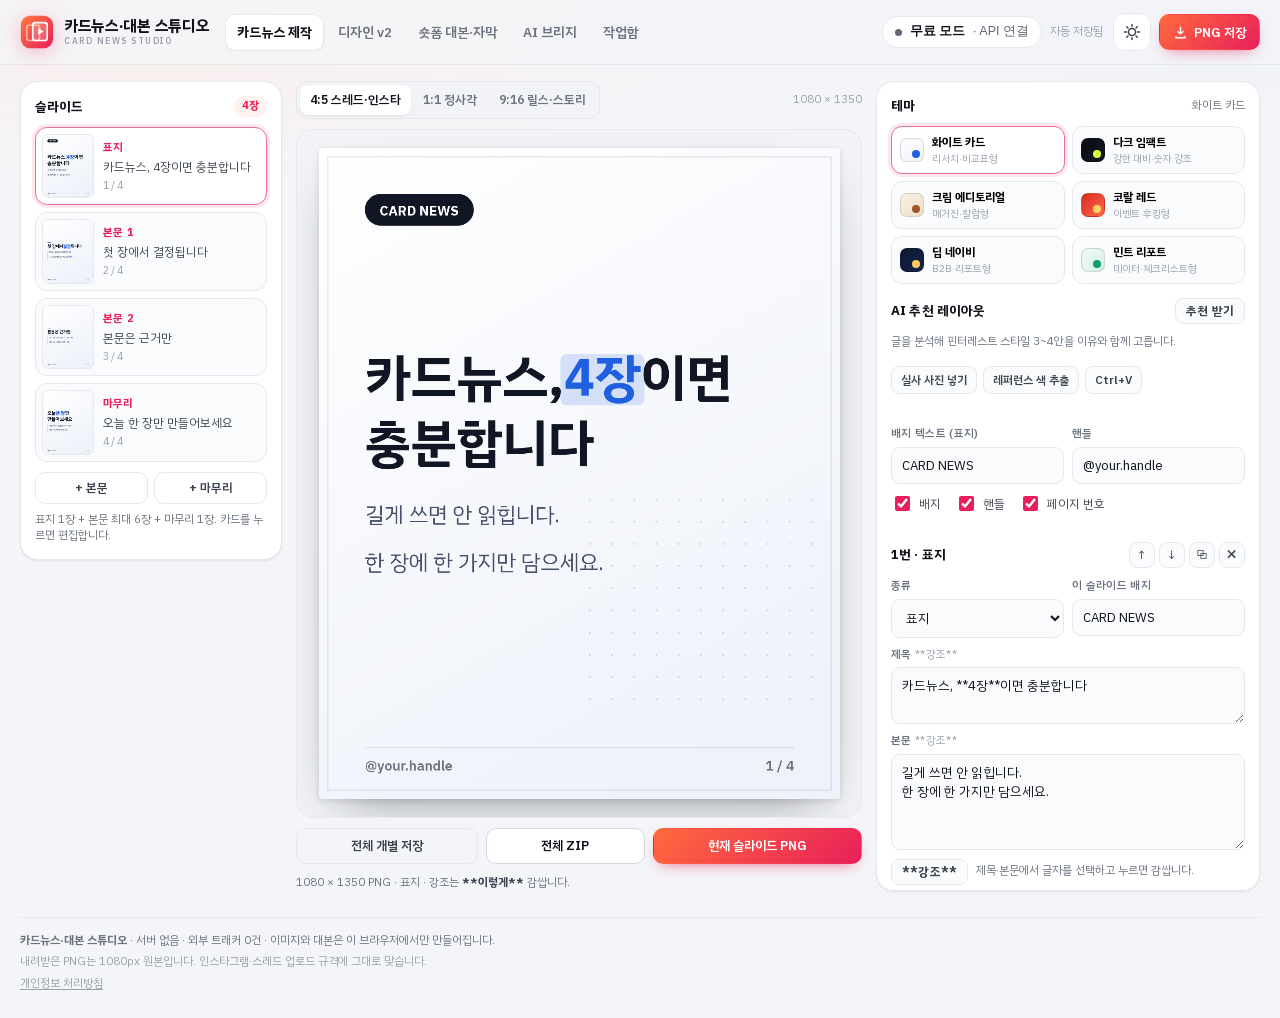
==== commit 14913312: "Pro API 연결 엔진 탑재: 헤더 연결 배지·4탭 모달(OpenAI/Gemini/Claude/자체서버)·앱별 Pro 생성 (production files only)" ====
--- a/index.html
+++ b/index.html
@@ -44,6 +44,7 @@
     </nav>
 
     <div class="top-actions">
+      <span class="pro-badge-slot" id="proBadge"></span>
       <span class="save-state" id="saveState" aria-live="polite">자동 저장됨</span>
       <button type="button" class="icon-btn" data-action="toggle-theme" aria-label="다크 모드로 전환" title="라이트/다크">
         <svg class="ico-sun" viewBox="0 0 20 20" width="18" height="18" aria-hidden="true"><circle cx="10" cy="10" r="4" fill="none" stroke="currentColor" stroke-width="1.7"/><path d="M10 1.6v2M10 16.4v2M1.6 10h2M16.4 10h2M4.1 4.1l1.4 1.4M14.5 14.5l1.4 1.4M15.9 4.1l-1.4 1.4M5.5 14.5l-1.4 1.4" stroke="currentColor" stroke-width="1.6" stroke-linecap="round"/></svg>
@@ -205,6 +206,16 @@
         </div>
         <p class="hint">첫 문장은 표지, 마지막은 CTA로. 숫자는 자동으로 <b>**강조**</b>합니다.</p>
 
+        <div class="pro-box" id="proBox">
+          <button type="button" class="btn pro-btn" data-action="pro-generate" data-pro-action>
+            <span class="pro-spark" aria-hidden="true">✨</span><span class="pro-label">Pro AI로 8장 카드+30초 대본 생성</span>
+          </button>
+          <p class="pro-state" id="proState" data-pro-state
+             data-pro-free="무료 모드 · 붙여넣은 글은 지금처럼 자동 분할합니다. Pro를 연결하면 8장 카드와 30초 대본을 한 번에 씁니다."
+             data-pro-pro="Pro 연결됨 · 주제·타깃·포인트로 8장 카드와 30초 대본을 한 번에 만들어 채웁니다.">무료 모드 · 붙여넣은 글은 지금처럼 자동 분할합니다. Pro를 연결하면 8장 카드와 30초 대본을 한 번에 씁니다.</p>
+          <button type="button" class="btn btn-ghost btn-sm" id="proConnect">Pro 연결 / 관리</button>
+        </div>
+
         <div class="divider"></div>
 
         <div class="panel-head">
@@ -342,6 +353,14 @@
           <div class="hook-grid" id="hookGrid" role="radiogroup" aria-label="훅 패턴"></div>
         </div>
         <button type="button" class="btn btn-primary block" data-action="build-script">대본 다시 만들기</button>
+        <div class="pro-box" id="proBoxScript">
+          <button type="button" class="btn pro-btn" data-action="pro-generate" data-pro-action>
+            <span class="pro-spark" aria-hidden="true">✨</span><span class="pro-label">Pro AI로 8장 카드+30초 대본 생성</span>
+          </button>
+          <p class="pro-state" data-pro-state
+             data-pro-free="무료 모드 · 입력한 포인트로 지금처럼 대본을 만듭니다. Pro를 연결하면 8장 카드와 대본을 함께 채웁니다."
+             data-pro-pro="Pro 연결됨 · 주제·타깃·포인트로 8장 카드와 30초 대본을 함께 채웁니다.">무료 모드 · 입력한 포인트로 지금처럼 대본을 만듭니다. Pro를 연결하면 8장 카드와 대본을 함께 채웁니다.</p>
+        </div>
         <p class="hint">숫자는 입력한 포인트에 있는 값만 씁니다. 없으면 <b>[숫자]</b> 자리표시자로 남깁니다.</p>
       </div>
 
@@ -544,6 +563,8 @@
   </div>
 </div>
 
+<script src="engines/pro-api-connector.js"></script>
+<script src="engines/pro-studio.js"></script>
 <script src="engines/copy-psych-engine.js"></script>
 <script src="engines/design-ref-engine.js"></script>
 <script src="core.js"></script>
--- a/styles.css
+++ b/styles.css
@@ -740,3 +740,27 @@
   .v2-bp-actions .btn, .v2-bp-actions .mini-btn { flex: 1 1 44%; }
   .v2-actions .btn { flex: 1 1 45%; }
 }
+
+/* ── Pro AI 연결 (공용 엔진 · pro-api-connector.js) ───────── */
+.pro-badge-slot { display: inline-flex; align-items: center; min-width: 0; }
+.pro-badge-slot .proconn-badge { white-space: nowrap; }
+.pro-box { display: grid; gap: 8px; margin: 10px 0 2px; }
+.btn.pro-btn {
+  width: 100%; height: 42px; white-space: normal; line-height: 1.25;
+  border: 1px solid color-mix(in srgb, var(--accent) 40%, var(--line));
+  background: linear-gradient(135deg, color-mix(in srgb, var(--accent) 12%, var(--surface)), color-mix(in srgb, var(--brand-2) 16%, var(--surface)));
+  color: var(--ink); font-weight: 700;
+}
+.btn.pro-btn[data-pro-mode="pro"] {
+  background: linear-gradient(135deg, var(--brand), var(--accent));
+  border-color: transparent; color: #fff;
+}
+.btn.pro-btn[aria-busy="true"] { opacity: .75; cursor: progress; }
+.pro-spark { font-size: 14px; }
+.pro-state { margin: 0; font-size: 11.5px; line-height: 1.55; color: var(--ink-3); }
+.pro-state[data-pro-mode="pro"] { color: var(--brand); }
+@media (max-width: 700px) {
+  .pro-badge-slot { order: 1; }
+  .pro-badge-slot .proconn-badge { font-size: 11.5px; padding: 6px 10px; gap: 6px; }
+  .pro-badge-slot .proconn-badge .pc-sub { display: none; }
+}
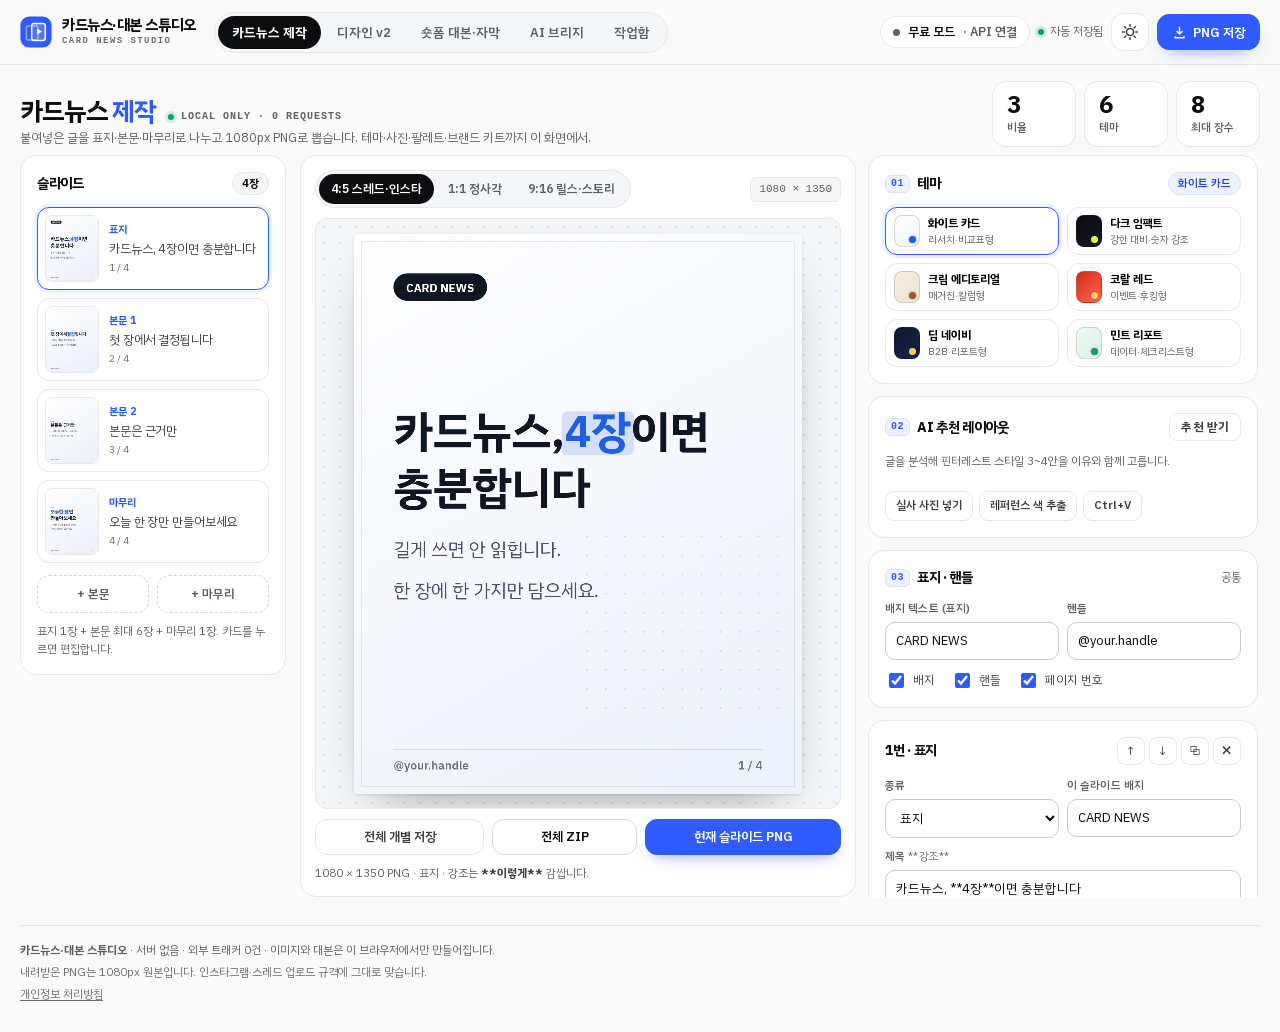
==== commit 1bffb1e8: "A안 Crisp Bento 리디자인: 순백·1px 라인·코발트 단일 액센트 디자인 시스템 전면 적용 (production files only)" ====
--- a/index.html
+++ b/index.html
@@ -5,7 +5,7 @@
 <meta name="viewport" content="width=device-width, initial-scale=1, viewport-fit=cover" />
 <title>카드뉴스·대본 스튜디오 — 카드뉴스 PNG &amp; 30초 숏폼 대본·자막 생성기</title>
 <meta name="description" content="긴 글을 카드뉴스로 나누고, 6가지 테마로 1080px PNG를 바로 뽑습니다. 30초 숏폼 대본과 .srt 자막까지. 서버 없이 브라우저에서만 동작하고 작업은 이 브라우저에 저장됩니다." />
-<meta name="theme-color" content="#ffffff" />
+<meta name="theme-color" content="#FFFFFF" />
 <meta name="color-scheme" content="light dark" />
 <link rel="icon" href="favicon.svg" type="image/svg+xml" />
 <link rel="stylesheet" href="styles.css" />
@@ -18,15 +18,10 @@
     <a class="brand" href="#" data-action="go-cards" aria-label="카드뉴스·대본 스튜디오 홈">
       <span class="brand-mark" aria-hidden="true">
         <svg viewBox="0 0 40 40" width="34" height="34">
-          <defs>
-            <linearGradient id="brandGrad" x1="0" y1="0" x2="1" y2="1">
-              <stop offset="0" stop-color="#ff7a3d" /><stop offset="1" stop-color="#e81f5a" />
-            </linearGradient>
-          </defs>
-          <rect x="1" y="1" width="38" height="38" rx="11" fill="url(#brandGrad)" />
-          <rect x="8" y="12" width="15" height="18" rx="2.6" fill="none" stroke="#fff" stroke-opacity=".55" stroke-width="1.8" />
-          <rect x="15" y="9" width="17" height="21" rx="2.8" fill="#fff" fill-opacity=".18" stroke="#fff" stroke-width="1.9" />
-          <path d="M21.4 15.6l6.4 3.8-6.4 3.8z" fill="#fff" />
+          <rect x="0.5" y="0.5" width="39" height="39" rx="11" fill="#2F5BFF" />
+          <rect x="8" y="12.4" width="14.6" height="17.6" rx="2.6" fill="none" stroke="#FFFFFF" stroke-opacity=".45" stroke-width="1.8" />
+          <rect x="14.6" y="9.4" width="17" height="21.2" rx="2.8" fill="#FFFFFF" fill-opacity=".16" stroke="#FFFFFF" stroke-width="1.9" />
+          <path d="M21.3 15.7l6.3 3.8-6.3 3.8z" fill="#FFFFFF" />
         </svg>
       </span>
       <span class="brand-text">
@@ -62,19 +57,34 @@
 
   <!-- ── 카드뉴스 제작 ───────────────────────────────────── -->
   <section class="view" id="view-cards" role="tabpanel" aria-label="카드뉴스 제작">
+    <div class="view-head tight">
+      <div class="vh-main">
+        <p class="eyebrow"><span class="live-dot"></span>Local only · 0 requests</p>
+        <h1>카드뉴스 <em>제작</em></h1>
+        <p class="lead">붙여넣은 글을 표지·본문·마무리로 나누고 1080px PNG로 뽑습니다. 테마·사진·팔레트·브랜드 키트까지 이 화면에서.</p>
+      </div>
+      <div class="vh-meta" aria-hidden="true">
+        <span class="meta-tile"><b>3</b><em>비율</em></span>
+        <span class="meta-tile"><b>6</b><em>테마</em></span>
+        <span class="meta-tile"><b>8</b><em>최대 장수</em></span>
+      </div>
+    </div>
+
     <div class="studio">
 
-      <aside class="panel col-slides" aria-label="슬라이드 목록">
-        <div class="panel-head">
-          <h2>슬라이드</h2>
-          <span class="chip" id="slideCount">4장</span>
-        </div>
-        <div class="slide-list" id="slideList" role="list"></div>
-        <div class="slide-add">
-          <button type="button" class="btn btn-ghost" data-action="add-body">+ 본문</button>
-          <button type="button" class="btn btn-ghost" data-action="add-cta">+ 마무리</button>
-        </div>
-        <p class="hint">표지 1장 + 본문 최대 6장 + 마무리 1장. 카드를 누르면 편집합니다.</p>
+      <aside class="col-slides" aria-label="슬라이드 목록">
+        <section class="tile">
+          <div class="panel-head">
+            <h2>슬라이드</h2>
+            <span class="chip" id="slideCount">4장</span>
+          </div>
+          <div class="slide-list" id="slideList" role="list"></div>
+          <div class="slide-add">
+            <button type="button" class="btn btn-ghost" data-action="add-body">+ 본문</button>
+            <button type="button" class="btn btn-ghost" data-action="add-cta">+ 마무리</button>
+          </div>
+          <p class="hint">표지 1장 + 본문 최대 6장 + 마무리 1장. 카드를 누르면 편집합니다.</p>
+        </section>
       </aside>
 
       <section class="stage" aria-label="미리보기">
@@ -93,16 +103,19 @@
         <p class="stage-note" id="stageNote">1080 × 1350 PNG · 강조는 <b>**이렇게**</b> 감쌉니다.</p>
       </section>
 
-      <aside class="panel col-inspector" aria-label="설정">
-        <div class="panel-head">
-          <h2>테마</h2>
-          <span class="muted" id="themeName">화이트 카드</span>
-        </div>
-        <div class="theme-grid" id="themeGrid" role="radiogroup" aria-label="디자인 테마"></div>
-
-        <div class="ref-block" id="refBlock">
-          <div class="panel-head">
-            <h2>AI 추천 레이아웃</h2>
+      <aside class="col-inspector" aria-label="설정">
+
+        <section class="tile">
+          <div class="panel-head">
+            <h2><span class="pnum">01</span>테마</h2>
+            <span class="chip-soft" id="themeName">화이트 카드</span>
+          </div>
+          <div class="theme-grid" id="themeGrid" role="radiogroup" aria-label="디자인 테마"></div>
+        </section>
+
+        <section class="tile" id="refBlock">
+          <div class="panel-head">
+            <h2><span class="pnum">02</span>AI 추천 레이아웃</h2>
             <button type="button" class="mini-btn wide" data-action="recommend-design">추천 받기</button>
           </div>
           <p class="hint" id="refCtx">글을 분석해 핀터레스트 스타일 3~4안을 이유와 함께 고릅니다.</p>
@@ -121,126 +134,142 @@
           </div>
           <div class="palette-row" id="paletteRow" hidden></div>
           <p class="hint" id="refPhotoNote" hidden></p>
-        </div>
-
-        <div class="divider"></div>
-
-        <div class="field-row">
+        </section>
+
+        <section class="tile">
+          <div class="panel-head">
+            <h2><span class="pnum">03</span>표지 · 핸들</h2>
+            <span class="muted">공통</span>
+          </div>
+          <div class="field-row">
+            <label class="field">
+              <span>배지 텍스트 (표지)</span>
+              <input id="badgeInput" type="text" maxlength="24" placeholder="CARD NEWS" autocomplete="off" />
+            </label>
+            <label class="field">
+              <span>핸들</span>
+              <input id="handleInput" type="text" maxlength="30" placeholder="@your.handle" autocomplete="off" />
+            </label>
+          </div>
+          <div class="toggles">
+            <label class="switch"><input type="checkbox" id="showBadge" checked /><span>배지</span></label>
+            <label class="switch"><input type="checkbox" id="showHandle" checked /><span>핸들</span></label>
+            <label class="switch"><input type="checkbox" id="showPage" checked /><span>페이지 번호</span></label>
+          </div>
+        </section>
+
+        <section class="tile">
+          <div class="panel-head">
+            <h2 id="editorTitle">선택 슬라이드</h2>
+            <div class="mini-actions">
+              <button type="button" class="mini-btn" data-action="move-up" aria-label="슬라이드 위로" title="위로">↑</button>
+              <button type="button" class="mini-btn" data-action="move-down" aria-label="슬라이드 아래로" title="아래로">↓</button>
+              <button type="button" class="mini-btn" data-action="duplicate-slide" aria-label="슬라이드 복제" title="복제">⧉</button>
+              <button type="button" class="mini-btn danger" data-action="delete-slide" aria-label="슬라이드 삭제" title="삭제">✕</button>
+            </div>
+          </div>
+          <div class="field-row">
+            <label class="field">
+              <span>종류</span>
+              <select id="kindSelect">
+                <option value="cover">표지</option>
+                <option value="body">본문</option>
+                <option value="cta">마무리</option>
+              </select>
+            </label>
+            <label class="field">
+              <span>이 슬라이드 배지</span>
+              <input id="slideBadge" type="text" maxlength="24" placeholder="비우면 표지 공통" autocomplete="off" />
+            </label>
+          </div>
           <label class="field">
-            <span>배지 텍스트 (표지)</span>
-            <input id="badgeInput" type="text" maxlength="24" placeholder="CARD NEWS" autocomplete="off" />
+            <span>제목 <em>**강조**</em></span>
+            <textarea id="titleInput" rows="2" spellcheck="false" placeholder="한 줄 제목"></textarea>
           </label>
           <label class="field">
-            <span>핸들</span>
-            <input id="handleInput" type="text" maxlength="30" placeholder="@your.handle" autocomplete="off" />
+            <span>본문 <em>**강조**</em></span>
+            <textarea id="bodyInput" rows="4" spellcheck="false" placeholder="한 장에 한 가지. 줄바꿈으로 문단을 나눕니다."></textarea>
           </label>
-        </div>
-
-        <div class="toggles">
-          <label class="switch"><input type="checkbox" id="showBadge" checked /><span>배지</span></label>
-          <label class="switch"><input type="checkbox" id="showHandle" checked /><span>핸들</span></label>
-          <label class="switch"><input type="checkbox" id="showPage" checked /><span>페이지 번호</span></label>
-        </div>
-
-        <div class="divider"></div>
-
-        <div class="panel-head">
-          <h2 id="editorTitle">선택 슬라이드</h2>
-          <div class="mini-actions">
-            <button type="button" class="mini-btn" data-action="move-up" aria-label="슬라이드 위로" title="위로">↑</button>
-            <button type="button" class="mini-btn" data-action="move-down" aria-label="슬라이드 아래로" title="아래로">↓</button>
-            <button type="button" class="mini-btn" data-action="duplicate-slide" aria-label="슬라이드 복제" title="복제">⧉</button>
-            <button type="button" class="mini-btn danger" data-action="delete-slide" aria-label="슬라이드 삭제" title="삭제">✕</button>
-          </div>
-        </div>
-        <div class="field-row">
+          <div class="hint-row">
+            <button type="button" class="mini-btn wide" data-action="wrap-em">**강조**</button>
+            <span class="hint">제목·본문에서 글자를 선택하고 누르면 감쌉니다.</span>
+          </div>
+          <p class="warn-line" id="emWarn" hidden>짝이 맞지 않는 <b>**</b> 는 글자 그대로 표시됩니다.</p>
+        </section>
+
+        <section class="tile">
+          <div class="panel-head">
+            <h2><span class="pnum">05</span>글 → 카드뉴스</h2>
+            <span class="muted">자동 분할</span>
+          </div>
           <label class="field">
-            <span>종류</span>
-            <select id="kindSelect">
-              <option value="cover">표지</option>
-              <option value="body">본문</option>
-              <option value="cta">마무리</option>
-            </select>
+            <span>긴 글 붙여넣기</span>
+            <textarea id="splitInput" rows="5" spellcheck="false" placeholder="메모나 글을 그대로 붙여넣으세요. 문장 단위로 나눠 표지·본문·마무리로 배분합니다."></textarea>
           </label>
-          <label class="field">
-            <span>이 슬라이드 배지</span>
-            <input id="slideBadge" type="text" maxlength="24" placeholder="비우면 표지는 공통 배지" autocomplete="off" />
-          </label>
-        </div>
-        <label class="field">
-          <span>제목 <em>**강조**</em></span>
-          <textarea id="titleInput" rows="2" spellcheck="false" placeholder="한 줄 제목"></textarea>
-        </label>
-        <label class="field">
-          <span>본문 <em>**강조**</em></span>
-          <textarea id="bodyInput" rows="4" spellcheck="false" placeholder="한 장에 한 가지. 줄바꿈으로 문단을 나눕니다."></textarea>
-        </label>
-        <div class="hint-row">
-          <button type="button" class="mini-btn wide" data-action="wrap-em">**강조**</button>
-          <span class="hint">제목·본문에서 글자를 선택하고 누르면 감쌉니다.</span>
-        </div>
-        <p class="warn-line" id="emWarn" hidden>짝이 맞지 않는 <b>**</b> 는 글자 그대로 표시됩니다.</p>
-
-        <div class="divider"></div>
-
-        <div class="panel-head">
-          <h2>글 → 카드뉴스</h2>
-          <span class="muted">자동 분할</span>
-        </div>
-        <label class="field">
-          <span>긴 글 붙여넣기</span>
-          <textarea id="splitInput" rows="5" spellcheck="false" placeholder="메모나 글을 그대로 붙여넣으세요. 문장 단위로 나눠 표지·본문·마무리로 배분합니다."></textarea>
-        </label>
-        <div class="split-controls">
-          <label class="field inline">
-            <span>본문 장수</span>
-            <select id="splitCount">
-              <option value="2">2장</option>
-              <option value="3">3장</option>
-              <option value="4" selected>4장</option>
-              <option value="5">5장</option>
-              <option value="6">6장</option>
-            </select>
-          </label>
-          <button type="button" class="btn btn-primary" data-action="auto-split">자동 슬라이드 분할</button>
-        </div>
-        <p class="hint">첫 문장은 표지, 마지막은 CTA로. 숫자는 자동으로 <b>**강조**</b>합니다.</p>
-
-        <div class="pro-box" id="proBox">
-          <button type="button" class="btn pro-btn" data-action="pro-generate" data-pro-action>
-            <span class="pro-spark" aria-hidden="true">✨</span><span class="pro-label">Pro AI로 8장 카드+30초 대본 생성</span>
-          </button>
-          <p class="pro-state" id="proState" data-pro-state
-             data-pro-free="무료 모드 · 붙여넣은 글은 지금처럼 자동 분할합니다. Pro를 연결하면 8장 카드와 30초 대본을 한 번에 씁니다."
-             data-pro-pro="Pro 연결됨 · 주제·타깃·포인트로 8장 카드와 30초 대본을 한 번에 만들어 채웁니다.">무료 모드 · 붙여넣은 글은 지금처럼 자동 분할합니다. Pro를 연결하면 8장 카드와 30초 대본을 한 번에 씁니다.</p>
-          <button type="button" class="btn btn-ghost btn-sm" id="proConnect">Pro 연결 / 관리</button>
-        </div>
-
-        <div class="divider"></div>
-
-        <div class="panel-head">
-          <h2>카피 진단</h2>
-          <span class="grade-chip" id="copyGrade">—</span>
-        </div>
-        <div class="score-line">
-          <b id="copyScore">0</b><span>/ 100 · 8대 트리거</span>
-        </div>
-        <div class="trigger-mini" id="triggerMini"></div>
-        <p class="hint" id="copyTip">제목과 본문을 진단하려면 슬라이드를 고르세요.</p>
-        <div class="btn-row">
-          <button type="button" class="btn btn-ghost" data-action="correct-selected">추상어·공급자어 교정</button>
-          <button type="button" class="btn btn-primary" data-action="open-copy-lab">프레임워크 변환</button>
-        </div>
+          <div class="split-controls">
+            <label class="field inline">
+              <span>본문 장수</span>
+              <select id="splitCount">
+                <option value="2">2장</option>
+                <option value="3">3장</option>
+                <option value="4" selected>4장</option>
+                <option value="5">5장</option>
+                <option value="6">6장</option>
+              </select>
+            </label>
+            <button type="button" class="btn btn-primary" data-action="auto-split">자동 슬라이드 분할</button>
+          </div>
+          <p class="hint">첫 문장은 표지, 마지막은 CTA로. 숫자는 자동으로 <b>**강조**</b>합니다.</p>
+
+          <div class="pro-box" id="proBox">
+            <button type="button" class="btn pro-btn" data-action="pro-generate" data-pro-action>
+              <span class="pro-spark" aria-hidden="true">✨</span><span class="pro-label">Pro AI로 8장 카드+30초 대본 생성</span>
+            </button>
+            <p class="pro-state" id="proState" data-pro-state
+               data-pro-free="무료 모드 · 붙여넣은 글은 지금처럼 자동 분할합니다. Pro를 연결하면 8장 카드와 30초 대본을 한 번에 씁니다."
+               data-pro-pro="Pro 연결됨 · 주제·타깃·포인트로 8장 카드와 30초 대본을 한 번에 만들어 채웁니다.">무료 모드 · 붙여넣은 글은 지금처럼 자동 분할합니다. Pro를 연결하면 8장 카드와 30초 대본을 한 번에 씁니다.</p>
+            <button type="button" class="btn btn-ghost btn-sm" id="proConnect">Pro 연결 / 관리</button>
+          </div>
+        </section>
+
+        <section class="tile">
+          <div class="panel-head">
+            <h2><span class="pnum">06</span>카피 진단</h2>
+            <span class="grade-chip" id="copyGrade">—</span>
+          </div>
+          <div class="score-line">
+            <b id="copyScore">0</b><span>/ 100 · 8대 트리거</span>
+          </div>
+          <div class="trigger-mini" id="triggerMini"></div>
+          <p class="hint" id="copyTip">제목과 본문을 진단하려면 슬라이드를 고르세요.</p>
+          <div class="btn-row">
+            <button type="button" class="btn btn-ghost" data-action="correct-selected">추상어·공급자어 교정</button>
+            <button type="button" class="btn btn-primary" data-action="open-copy-lab">프레임워크 변환</button>
+          </div>
+        </section>
       </aside>
     </div>
   </section>
 
   <!-- ── 디자인 스튜디오 v2 ─────────────────────────────── -->
   <section class="view" id="view-designv2" role="tabpanel" aria-label="디자인 스튜디오 v2" hidden>
+    <div class="view-head">
+      <div class="vh-main">
+        <p class="eyebrow"><span class="live-dot"></span>Design engine v2 · photo → blueprint</p>
+        <h1>디자인 <em>v2</em></h1>
+        <p class="lead">레퍼런스 사진 한 장을 설계도로 바꿔 같은 구도로 다시 그립니다. 폰트·질감·브랜드 키트를 고정해 다음 편에 그대로.</p>
+      </div>
+      <div class="vh-meta" aria-hidden="true">
+        <span class="meta-tile"><b>6</b><em>폰트 믹스</em></span>
+        <span class="meta-tile"><b>4</b><em>종이 질감</em></span>
+        <span class="meta-tile"><b>25</b><em>자 밀도</em></span>
+      </div>
+    </div>
+
     <div class="v2-layout">
-      <aside class="panel v2-side">
+      <aside class="tile v2-side">
         <div class="panel-head">
-          <h2>카드 세트 맥락</h2>
+          <h2><span class="pnum">01</span>카드 세트 맥락</h2>
           <span class="chip" id="v2CtxTag">자동 분석</span>
         </div>
         <p class="hint" id="v2Ctx">글을 분석해 업종·무드·글자 밀도를 뽑습니다.</p>
@@ -280,9 +309,9 @@
       </aside>
 
       <div class="v2-main">
-        <div class="panel v2-bp-panel">
-          <div class="panel-head">
-            <h2>레퍼런스 사진 → 90% 설계도 복제</h2>
+        <div class="tile v2-bp-panel">
+          <div class="panel-head">
+            <h2><span class="pnum">02</span>레퍼런스 사진 → 90% 설계도 복제</h2>
             <span class="muted" id="v2BpState">사진 1장 → JSON 1개</span>
           </div>
           <p class="hint">마음에 드는 카드·포스터 1장을 구독 중인 AI에 첨부하고 아래 프롬프트를 붙여넣으세요. AI가 좌표·색·폰트를 잰 JSON을 주면, 같은 구도로 이 카드 세트를 다시 그립니다.</p>
@@ -305,7 +334,7 @@
           <div class="parse-status" id="v2BpWarnings"></div>
         </div>
 
-        <div class="panel">
+        <div class="tile">
           <div class="panel-head">
             <h2>카드 세트 미리보기</h2>
             <span class="muted" id="v2SetName"></span>
@@ -325,14 +354,26 @@
     </div>
   </section>
 
-
   <!-- ── 숏폼 대본·자막 ──────────────────────────────────── -->
   <section class="view" id="view-script" role="tabpanel" aria-label="숏폼 대본·자막" hidden>
+    <div class="view-head">
+      <div class="vh-main">
+        <p class="eyebrow"><span class="live-dot"></span>Shortform · 30 sec · 4 beats</p>
+        <h1>숏폼 <em>대본·자막</em></h1>
+        <p class="lead">0~3 / 3~12 / 12~25 / 25~30초 4구간 대본과 한 줄 15자 자막, <b>.srt</b>까지 한 번에.</p>
+      </div>
+      <div class="vh-meta" aria-hidden="true">
+        <span class="meta-tile"><b>4</b><em>구간</em></span>
+        <span class="meta-tile"><b>30</b><em>초</em></span>
+        <span class="meta-tile"><b>15</b><em>자 자막</em></span>
+      </div>
+    </div>
+
     <div class="script-layout">
-      <div class="panel script-form">
+      <div class="tile script-form">
         <div class="panel-head">
-          <h2>30초 대본 만들기</h2>
-          <span class="muted">0~3 · 3~12 · 12~25 · 25~30초</span>
+          <h2><span class="pnum">01</span>30초 대본 만들기</h2>
+          <span class="muted">0~3 · 3~12 · 12~25 · 25~30</span>
         </div>
         <label class="field">
           <span>주제</span>
@@ -367,9 +408,9 @@
       <div class="script-out">
         <div class="beats" id="beatList"></div>
 
-        <div class="panel copy-panel">
-          <div class="panel-head">
-            <h2>대본 카피 진단</h2>
+        <div class="tile copy-panel">
+          <div class="panel-head">
+            <h2><span class="pnum">02</span>대본 카피 진단</h2>
             <span class="grade-chip" id="scriptGrade">—</span>
           </div>
           <div class="score-line">
@@ -384,9 +425,9 @@
           </div>
         </div>
 
-        <div class="panel subtitle-panel">
-          <div class="panel-head">
-            <h2>자막 미리보기</h2>
+        <div class="tile subtitle-panel">
+          <div class="panel-head">
+            <h2><span class="pnum">03</span>자막 미리보기</h2>
             <span class="muted" id="subCount">0줄 · 한 줄 15자</span>
           </div>
           <pre class="srt-preview" id="srtPreview" aria-label="SRT 자막 미리보기"></pre>
@@ -404,10 +445,23 @@
 
   <!-- ── AI 브리지 ──────────────────────────────────────── -->
   <section class="view" id="view-bridge" role="tabpanel" aria-label="AI 브리지" hidden>
+    <div class="view-head">
+      <div class="vh-main">
+        <p class="eyebrow"><span class="live-dot"></span>Bring your own AI · 3 providers</p>
+        <h1>AI <em>브리지</em></h1>
+        <p class="lead">이미 쓰는 ChatGPT·Claude·Gemini 구독을 그대로. 프롬프트 복사 → 새 창에 붙여넣기 → 답변을 붙이면 적용됩니다.</p>
+      </div>
+      <div class="vh-meta" aria-hidden="true">
+        <span class="meta-tile"><b>3</b><em>AI</em></span>
+        <span class="meta-tile"><b>0</b><em>API 요금</em></span>
+        <span class="meta-tile"><b>4</b><em>출력 형식</em></span>
+      </div>
+    </div>
+
     <div class="bridge-layout">
-      <div class="panel bridge-left">
+      <div class="tile bridge-left">
         <div class="panel-head">
-          <h2>내 구독 AI로 만들기</h2>
+          <h2><span class="pnum">01</span>내 구독 AI로 만들기</h2>
           <span class="muted">복사 → 열기 → 붙여넣기</span>
         </div>
         <p class="hint">버튼을 누르면 <b>완성된 프롬프트가 복사</b>되고 그 AI가 새 창에 열립니다. 이미 로그인된 구독 계정을 그대로 쓰므로 API 요금이 나가지 않습니다.</p>
@@ -452,9 +506,9 @@
         <p class="hint" id="geminiResult" aria-live="polite"></p>
       </div>
 
-      <div class="panel bridge-right">
+      <div class="tile bridge-right">
         <div class="panel-head">
-          <h2>AI 답변 붙여넣기</h2>
+          <h2><span class="pnum">02</span>AI 답변 붙여넣기</h2>
           <span class="muted" id="pasteHint">자동 인식</span>
         </div>
         <textarea id="bridgePaste" rows="12" spellcheck="false" placeholder="ChatGPT·Claude·Gemini가 준 답변을 그대로 붙여넣으세요. JSON이든 설명 섞인 문장이든 알아서 읽습니다."></textarea>
@@ -470,10 +524,22 @@
 
   <!-- ── 작업함 ─────────────────────────────────────────── -->
   <section class="view" id="view-shelf" role="tabpanel" aria-label="작업함" hidden>
+    <div class="view-head">
+      <div class="vh-main">
+        <p class="eyebrow"><span class="live-dot"></span>Shelf · localStorage only</p>
+        <h1>작업함</h1>
+        <p class="lead">카드뉴스와 대본을 한 묶음으로 저장합니다. 이 브라우저에만 남고 서버로 보내지 않습니다.</p>
+      </div>
+      <div class="vh-meta" aria-hidden="true">
+        <span class="meta-tile"><b>30</b><em>최대 저장</em></span>
+        <span class="meta-tile"><b>0</b><em>서버 전송</em></span>
+      </div>
+    </div>
+
     <div class="shelf">
-      <div class="panel">
+      <div class="tile">
         <div class="panel-head">
-          <h2>현재 작업 저장</h2>
+          <h2><span class="pnum">01</span>현재 작업 저장</h2>
           <span class="muted">카드뉴스 + 대본을 함께</span>
         </div>
         <form id="saveForm" class="save-form" autocomplete="off">
@@ -494,8 +560,8 @@
         </div>
       </div>
 
-      <div class="panel">
-        <div class="panel-head"><h2>현재 작업</h2><span class="muted" id="currentMeta"></span></div>
+      <div class="tile">
+        <div class="panel-head"><h2><span class="pnum">02</span>현재 작업</h2><span class="muted" id="currentMeta"></span></div>
         <ul class="current-list" id="currentList"></ul>
         <div class="divider"></div>
         <div class="panel-head"><h2>초기화</h2></div>
--- a/styles.css
+++ b/styles.css
@@ -1,6 +1,7 @@
 /* ============================================================
    카드뉴스·대본 스튜디오 · styles.css
-   Light-first studio UI, dark theme via [data-theme]. No build step.
+   Design system: A — Crisp Bento (white / 1px line / cobalt accent)
+   Light default, ink dark via [data-theme="dark"]. No build step.
    ============================================================ */
 
 @font-face {
@@ -20,52 +21,86 @@
 }
 
 :root {
+  /* ── A안 토큰 ─────────────────────────────────────────── */
+  --bg: #FAFAFA;
+  --surface: #FFFFFF;
+  --surface-2: #F5F6F7;
+  --surface-3: #EFF0F2;
+  --line: #E7E8EA;
+  --line-strong: #D7D9DD;
+  --control-line: #C6CAD1;
+  --ink: #0C0D0F;
+  --ink-2: #3C4045;
+  --ink-3: #5C6167;
+  --ink-4: #6B7076;
+  --accent: #2F5BFF;
+  --accent-hover: #2349DE;
+  --accent-soft: #EEF2FF;
+  --accent-line: #D9E1FF;
+  --accent-ink: #2445C9;
+  --on-accent: #FFFFFF;
+  --ok: #0E9F6E;
+  --ok-text: #0B7A55;
+  --ok-soft: #E9F9F1;
+  --ok-line: #CBEFDF;
+  --warn: #B45309;
+  --warn-soft: #FFF7E6;
+  --warn-line: #F3DFB6;
+  --danger: #B42318;
+  --danger-soft: #FDECEA;
+  --danger-line: #F5CFCA;
+
+  --r-card: 16px;
+  --r-btn: 12px;
+  --r-sm: 10px;
+  --r-badge: 6px;
+  --r-pill: 999px;
+
+  --shadow: 0 12px 28px -20px rgba(12, 13, 15, .35);
+  --shadow-pop: 0 24px 60px -28px rgba(12, 13, 15, .35), 0 2px 8px rgba(12, 13, 15, .05);
+
   --font: 'PlexKR', -apple-system, BlinkMacSystemFont, 'Segoe UI', 'Apple SD Gothic Neo', 'Malgun Gothic', sans-serif;
-  --bg: #f4f5f8;
-  --bg-grad: radial-gradient(1100px 460px at 12% -10%, #ffe9e4 0%, rgba(255, 233, 228, 0) 60%),
-             radial-gradient(1000px 440px at 96% -16%, #e6ecff 0%, rgba(230, 236, 255, 0) 62%);
-  --surface: #ffffff;
-  --surface-2: #fafbfc;
-  --surface-3: #f1f3f6;
-  --line: #e6e8ee;
-  --line-strong: #d5d9e2;
-  --ink: #0f1218;
-  --ink-2: #3c4350;
-  --ink-3: #6b7280;
-  --ink-4: #9aa1ad;
-  --brand: #e81f5a;
-  --brand-2: #ff6a3d;
-  --brand-soft: #fff1ee;
-  --accent: #7c5cff;
-  --ok: #16a34a;
-  --warn: #d97706;
-  --shadow-1: 0 1px 2px rgba(15, 18, 24, .05), 0 1px 3px rgba(15, 18, 24, .04);
-  --shadow-2: 0 10px 30px -12px rgba(15, 18, 24, .26), 0 2px 8px rgba(15, 18, 24, .04);
-  --r-sm: 9px;
-  --r-md: 13px;
-  --r-lg: 18px;
-  --maxw: 1560px;
+  --font-body: var(--font);
+  --muted: var(--ink-3);
+  --mono: ui-monospace, SFMono-Regular, 'SF Mono', Menlo, Consolas, monospace;
+
+  --maxw: 1580px;
   --topbar-h: 64px;
-  --mono: ui-monospace, SFMono-Regular, 'SF Mono', Menlo, Consolas, monospace;
+  --gutter: 20px;
+  color-scheme: light;
 }
 
 [data-theme="dark"] {
-  --bg: #080a0f;
-  --bg-grad: radial-gradient(1100px 480px at 10% -12%, rgba(255, 90, 60, .15) 0%, rgba(255, 90, 60, 0) 62%),
-             radial-gradient(1000px 460px at 94% -18%, rgba(124, 92, 255, .18) 0%, rgba(124, 92, 255, 0) 60%);
-  --surface: #11141b;
-  --surface-2: #151922;
-  --surface-3: #1b202b;
-  --line: #232937;
-  --line-strong: #2e3646;
-  --ink: #f3f5f9;
-  --ink-2: #c7cdd8;
-  --ink-3: #8d95a6;
-  --ink-4: #626b7d;
-  --brand: #ff4d76;
-  --brand-soft: rgba(255, 77, 118, .12);
-  --shadow-1: 0 1px 2px rgba(0, 0, 0, .4);
-  --shadow-2: 0 16px 40px -20px rgba(0, 0, 0, .9), 0 2px 10px rgba(0, 0, 0, .3);
+  --bg: #0A0B0E;
+  --surface: #111318;
+  --surface-2: #16191F;
+  --surface-3: #1C2027;
+  --line: #262B33;
+  --line-strong: #39404A;
+  --control-line: #444C57;
+  --ink: #F5F6F8;
+  --ink-2: #C9CED6;
+  --ink-3: #A0A8B2;
+  --ink-4: #838B96;
+  --accent: #7A97FF;
+  --accent-hover: #93AAFF;
+  --accent-soft: #171E33;
+  --accent-line: #2A3557;
+  --accent-ink: #B7C8FF;
+  --on-accent: #0A0B0E;
+  --ok: #2FD79B;
+  --ok-text: #63E4B6;
+  --ok-soft: #10251E;
+  --ok-line: #1F4438;
+  --warn: #F0B561;
+  --warn-soft: #241C10;
+  --warn-line: #4A3A1F;
+  --danger: #FF9B92;
+  --danger-soft: #251413;
+  --danger-line: #4C2A26;
+  --shadow: 0 14px 32px -22px rgba(0, 0, 0, .9);
+  --shadow-pop: 0 30px 70px -30px rgba(0, 0, 0, .95);
+  color-scheme: dark;
 }
 
 * { box-sizing: border-box; }
@@ -75,173 +110,274 @@
   margin: 0;
   font-family: var(--font);
   background: var(--bg);
-  background-image: var(--bg-grad);
-  background-attachment: fixed;
   color: var(--ink);
   font-size: 14px;
-  line-height: 1.5;
+  line-height: 1.55;
+  letter-spacing: 0;
   -webkit-font-smoothing: antialiased;
   text-rendering: optimizeLegibility;
 }
-h1, h2, h3 { margin: 0; font-weight: 700; letter-spacing: -.01em; }
+h1, h2, h3 { margin: 0; font-weight: 800; letter-spacing: -.03em; }
 p { margin: 0; }
 a { color: inherit; text-decoration: none; }
 button { font-family: inherit; }
-::selection { background: rgba(232, 31, 90, .18); }
+::selection { background: var(--accent-soft); color: var(--ink); }
+svg { display: block; }
 
 .sr-only {
   position: absolute; width: 1px; height: 1px; padding: 0; margin: -1px;
   overflow: hidden; clip: rect(0 0 0 0); white-space: nowrap; border: 0;
 }
 .skip-link {
-  position: fixed; left: 12px; top: -60px; z-index: 200;
-  background: var(--ink); color: var(--surface); padding: 10px 14px; border-radius: 10px;
+  position: fixed; left: 12px; top: -64px; z-index: 200;
+  background: var(--ink); color: var(--surface); padding: 10px 14px;
+  border-radius: var(--r-btn); font-size: 13px; font-weight: 600;
   transition: top .15s ease;
 }
 .skip-link:focus { top: 12px; }
-:focus-visible { outline: 2px solid var(--brand); outline-offset: 2px; border-radius: 6px; }
+:focus-visible { outline: 2px solid var(--accent); outline-offset: 2px; border-radius: var(--r-badge); }
 .muted { color: var(--ink-3); }
-.hint { font-size: 11.5px; color: var(--ink-3); line-height: 1.45; }
-.hint b { color: var(--ink-2); }
-.warn-line { font-size: 11.5px; color: var(--warn); margin-top: 6px; }
-
-/* ── top bar ─────────────────────────────────────── */
+.hint { font-size: 11.5px; color: var(--ink-3); line-height: 1.5; }
+.hint b { color: var(--ink-2); font-weight: 600; }
+.warn-line { font-size: 11.5px; color: var(--warn); margin-top: 8px; font-weight: 600; }
+
+/* ── top bar ─────────────────────────────────────────────── */
 .topbar {
   position: sticky; top: 0; z-index: 40;
-  background: color-mix(in srgb, var(--bg) 84%, transparent);
-  backdrop-filter: saturate(160%) blur(14px);
-  -webkit-backdrop-filter: saturate(160%) blur(14px);
+  background: color-mix(in srgb, var(--bg) 86%, transparent);
+  backdrop-filter: blur(14px) saturate(1.2);
+  -webkit-backdrop-filter: blur(14px) saturate(1.2);
   border-bottom: 1px solid var(--line);
 }
 .topbar-inner {
-  max-width: var(--maxw); margin: 0 auto; padding: 10px 20px;
-  display: flex; align-items: center; gap: 16px; min-height: var(--topbar-h);
+  max-width: var(--maxw); margin: 0 auto; padding: 8px var(--gutter);
+  display: flex; align-items: center; gap: 18px; min-height: var(--topbar-h);
 }
 .brand { display: flex; align-items: center; gap: 10px; flex: none; }
-.brand-mark { display: flex; filter: drop-shadow(0 4px 10px rgba(232, 31, 90, .28)); }
-.brand-text { display: flex; flex-direction: column; line-height: 1.1; }
-.brand-text strong { font-size: 15.5px; letter-spacing: -.02em; }
-.brand-text small { font-size: 8.5px; letter-spacing: .18em; color: var(--ink-4); font-weight: 600; margin-top: 3px; }
-
-.tabs { display: flex; gap: 2px; flex: 1 1 auto; min-width: 0; overflow-x: auto; scrollbar-width: none; }
+.brand-mark { display: flex; flex: none; }
+.brand-mark svg { width: 32px; height: 32px; }
+.brand-text { display: flex; flex-direction: column; line-height: 1.15; gap: 2px; }
+.brand-text strong { font-size: 15px; font-weight: 800; letter-spacing: -.03em; }
+.brand-text small {
+  font-size: 9px; letter-spacing: .16em; color: var(--ink-4);
+  font-weight: 600; font-family: var(--mono);
+}
+
+.tabs {
+  display: flex; gap: 2px; flex: 0 1 auto; min-width: 0;
+  margin-right: auto;
+  overflow-x: auto; scrollbar-width: none; padding: 3px;
+  background: var(--surface-2); border: 1px solid var(--line); border-radius: var(--r-pill);
+}
 .tabs::-webkit-scrollbar { display: none; }
 .tab {
   position: relative; border: 0; background: transparent; color: var(--ink-3);
-  font-size: 13.5px; font-weight: 500; padding: 8px 12px; border-radius: 10px;
+  font-size: 13px; font-weight: 600; padding: 7px 14px; border-radius: var(--r-pill);
   cursor: pointer; white-space: nowrap; display: inline-flex; align-items: center; gap: 6px;
   transition: color .15s, background .15s;
 }
-.tab:hover { color: var(--ink); background: var(--surface-3); }
-.tab.is-active { color: var(--ink); font-weight: 700; background: var(--surface); box-shadow: var(--shadow-1), inset 0 0 0 1px var(--line); }
+.tab:hover { color: var(--ink); background: var(--surface); }
+.tab.is-active { color: #FFFFFF; background: var(--ink); font-weight: 700; }
+[data-theme="dark"] .tab.is-active { color: var(--on-accent); background: var(--accent); }
 .tab-count {
-  background: var(--brand); color: #fff; border-radius: 999px;
-  font-size: 10px; font-weight: 700; padding: 1px 6px; min-width: 18px; text-align: center;
-}
+  background: var(--accent); color: #FFFFFF; border-radius: var(--r-pill);
+  font-size: 10px; font-weight: 700; padding: 1px 6px; min-width: 18px;
+  text-align: center; font-variant-numeric: tabular-nums;
+}
+.tab.is-active .tab-count { background: #FFFFFF; color: var(--ink); }
 
 .top-actions { display: flex; align-items: center; gap: 8px; flex: none; }
-.save-state { font-size: 11.5px; color: var(--ink-4); margin-right: 2px; white-space: nowrap; }
+.save-state {
+  display: inline-flex; align-items: center; gap: 6px;
+  font-size: 11.5px; color: var(--ink-3); white-space: nowrap;
+}
+.save-state::before {
+  content: ''; width: 6px; height: 6px; border-radius: 50%;
+  background: var(--ok); box-shadow: 0 0 0 3px color-mix(in srgb, var(--ok) 18%, transparent);
+}
 
 .icon-btn {
   width: 38px; height: 38px; display: grid; place-items: center; flex: none;
-  border: 1px solid var(--line); border-radius: 11px; background: var(--surface);
-  color: var(--ink-2); cursor: pointer; transition: background .15s, color .15s;
-}
-.icon-btn:hover { background: var(--surface-3); color: var(--ink); }
+  border: 1px solid var(--line); border-radius: var(--r-btn); background: var(--surface);
+  color: var(--ink-2); cursor: pointer; transition: background .15s, border-color .15s, color .15s;
+}
+.icon-btn:hover { background: var(--surface-2); border-color: var(--line-strong); color: var(--ink); }
 .ico-moon { display: none; }
 [data-theme="dark"] .ico-sun { display: none; }
 [data-theme="dark"] .ico-moon { display: block; }
 
+/* ── buttons ─────────────────────────────────────────────── */
 .btn {
   display: inline-flex; align-items: center; justify-content: center; gap: 6px;
-  height: 36px; padding: 0 13px; border-radius: 10px; border: 1px solid var(--line-strong);
-  background: var(--surface); color: var(--ink); font-size: 12.8px; font-weight: 600;
-  cursor: pointer; white-space: nowrap; transition: background .15s, border-color .15s, transform .05s;
-}
-.btn:hover { background: var(--surface-3); }
+  height: 36px; padding: 0 14px; border-radius: var(--r-btn);
+  border: 1px solid var(--line-strong); background: var(--surface); color: var(--ink);
+  font-size: 12.8px; font-weight: 600; cursor: pointer; white-space: nowrap;
+  transition: background .15s, border-color .15s, color .15s, transform .05s, box-shadow .15s;
+}
+.btn:hover { background: var(--surface-2); border-color: var(--control-line); }
 .btn:active { transform: translateY(1px); }
 .btn-primary {
-  background: linear-gradient(135deg, var(--brand-2), var(--brand));
-  border-color: transparent; color: #fff;
-  box-shadow: 0 6px 16px -8px rgba(232, 31, 90, .8);
-}
-.btn-primary:hover { filter: brightness(1.05); background: linear-gradient(135deg, var(--brand-2), var(--brand)); }
+  background: var(--accent); border-color: var(--accent); color: var(--on-accent);
+  box-shadow: 0 8px 18px -10px color-mix(in srgb, var(--accent) 70%, transparent);
+}
+.btn-primary:hover { background: var(--accent-hover); border-color: var(--accent-hover); }
 .btn-ghost { background: transparent; border-color: var(--line); color: var(--ink-2); }
-.btn-ghost:hover { background: var(--surface-3); color: var(--ink); }
-.btn.danger { color: #c02323; }
-[data-theme="dark"] .btn.danger { color: #ff7b7b; }
+.btn-ghost:hover { background: var(--surface-2); color: var(--ink); }
+.btn.danger { color: var(--danger); }
 .btn.block { width: 100%; }
-
-/* ── studio layout ───────────────────────────────── */
+.btn-sm { height: 32px; font-size: 12px; }
+
+/* ── view shell + headline ───────────────────────────────── */
 main { display: block; }
-.view { max-width: var(--maxw); margin: 0 auto; padding: 16px 20px 8px; }
+.view { max-width: var(--maxw); margin: 0 auto; padding: 16px var(--gutter) 8px; }
+
+.view-head {
+  display: flex; align-items: flex-end; justify-content: space-between;
+  gap: 24px; padding: 0 0 10px;
+}
+.eyebrow {
+  display: inline-flex; align-items: center; gap: 7px;
+  font-family: var(--mono); font-size: 10px; font-weight: 600;
+  letter-spacing: .1em; color: var(--ink-3); text-transform: uppercase;
+  margin-bottom: 6px;
+}
+.eyebrow .live-dot {
+  width: 6px; height: 6px; border-radius: 50%; background: var(--ok);
+  box-shadow: 0 0 0 3px color-mix(in srgb, var(--ok) 16%, transparent);
+}
+.view-head h1 {
+  font-size: clamp(26px, 2.2vw, 34px); line-height: 1.06; letter-spacing: -.045em;
+  font-weight: 800;
+}
+.view-head h1 em { font-style: normal; color: var(--accent); }
+.view-head .lead {
+  margin-top: 6px; max-width: 720px; font-size: 13px; line-height: 1.5; color: var(--ink-3);
+}
+.vh-meta { display: flex; gap: 8px; flex: none; }
+/* 메인 작업 화면: 제목·푸터 라벨을 한 줄로 묶어 미리보기 높이를 확보한다 */
+.view-head.tight .vh-main { display: flex; flex-wrap: wrap; align-items: baseline; column-gap: 12px; row-gap: 2px; }
+.view-head.tight h1 { order: 1; font-size: clamp(24px, 2vw, 30px); }
+.view-head.tight .eyebrow { order: 2; margin: 0; }
+.view-head.tight .lead { order: 3; flex-basis: 100%; margin-top: 2px; font-size: 12.5px; }
+.view-head.tight { padding-bottom: 8px; }
+.meta-tile {
+  min-width: 84px; padding: 10px 14px; background: var(--surface);
+  border: 1px solid var(--line); border-radius: 14px;
+  display: flex; flex-direction: column; gap: 1px;
+}
+.meta-tile b {
+  font-size: 24px; line-height: 1.1; font-weight: 800; letter-spacing: -.04em;
+  font-variant-numeric: tabular-nums;
+}
+.meta-tile em { font-style: normal; font-size: 11px; font-weight: 600; color: var(--ink-3); }
+
+/* ── studio layout ───────────────────────────────────────── */
 .studio {
   display: grid;
-  grid-template-columns: 262px minmax(0, 1fr) 384px;
-  gap: 14px;
+  grid-template-columns: 268px minmax(0, 1fr) 392px;
+  gap: 12px;
   align-items: start;
 }
-
-.panel {
+.tile {
   background: var(--surface);
   border: 1px solid var(--line);
-  border-radius: var(--r-lg);
-  box-shadow: var(--shadow-1);
-  padding: 14px;
-}
-.panel-head { display: flex; align-items: center; justify-content: space-between; gap: 8px; margin-bottom: 10px; }
-.panel-head h2 { font-size: 13px; font-weight: 700; letter-spacing: .01em; }
+  border-radius: var(--r-card);
+  padding: 16px;
+}
+.tile:hover { border-color: var(--line-strong); }
+
+.panel-head { display: flex; align-items: center; justify-content: space-between; gap: 10px; margin-bottom: 12px; }
+.panel-head h2 {
+  display: inline-flex; align-items: center; gap: 7px;
+  font-size: 14px; font-weight: 700; letter-spacing: -.02em; color: var(--ink);
+}
+.pnum {
+  font-family: var(--mono); font-size: 10px; font-weight: 600; letter-spacing: .04em;
+  color: var(--accent); background: var(--accent-soft); border: 1px solid var(--accent-line);
+  border-radius: var(--r-badge); padding: 2px 5px; line-height: 1.2;
+}
 .panel-head .muted { font-size: 11.5px; }
-.divider { height: 1px; background: var(--line); margin: 14px 0; }
+.divider { height: 1px; background: var(--line); margin: 16px 0; }
 .chip {
-  font-size: 11px; font-weight: 700; color: var(--brand);
-  background: var(--brand-soft); border-radius: 999px; padding: 2px 8px;
-}
-
-/* ── slide list ─────────────────────────────────── */
-.col-slides { display: flex; flex-direction: column; }
-.slide-list { display: flex; flex-direction: column; gap: 7px; min-height: 40px; }
+  font-size: 11px; font-weight: 700; color: var(--ink); background: var(--surface-2);
+  border: 1px solid var(--line); border-radius: var(--r-pill); padding: 2px 9px;
+  font-variant-numeric: tabular-nums;
+}
+.chip-soft {
+  font-size: 11px; font-weight: 600; color: var(--accent-ink); background: var(--accent-soft);
+  border: 1px solid var(--accent-line); border-radius: var(--r-pill); padding: 2px 9px;
+}
+.badge-mini {
+  font-size: 10px; font-weight: 700; color: var(--ink-3); background: var(--surface-2);
+  border: 1px solid var(--line); border-radius: var(--r-pill); padding: 1px 7px;
+}
+
+/* ── slide list rail ─────────────────────────────────────── */
+.col-slides { display: flex; flex-direction: column; gap: 12px; min-width: 0; }
+.slide-list { display: flex; flex-direction: column; gap: 8px; min-height: 40px; }
 .slide-item {
-  display: flex; align-items: center; gap: 9px; width: 100%;
-  padding: 6px; border: 1px solid var(--line); border-radius: 12px;
-  background: var(--surface-2); cursor: pointer; text-align: left;
+  display: flex; align-items: center; gap: 10px; width: 100%;
+  padding: 7px; border: 1px solid var(--line); border-radius: 12px;
+  background: var(--surface); cursor: pointer; text-align: left;
   transition: border-color .15s, box-shadow .15s, background .15s;
 }
-.slide-item:hover { background: var(--surface-3); }
-.slide-item.is-active { border-color: color-mix(in srgb, var(--brand) 60%, var(--line)); box-shadow: 0 0 0 3px rgba(232, 31, 90, .10); background: var(--surface); }
-.slide-thumb { width: 52px; flex: none; border-radius: 6px; border: 1px solid var(--line); background: #fff; display: block; }
+.slide-item:hover { border-color: var(--control-line); background: var(--surface-2); }
+.slide-item.is-active {
+  border-color: var(--accent); box-shadow: 0 0 0 3px var(--accent-soft); background: var(--surface);
+}
+.slide-thumb {
+  width: 54px; flex: none; border-radius: 7px; border: 1px solid var(--line);
+  background: #fff; display: block;
+}
 .slide-meta { min-width: 0; display: flex; flex-direction: column; gap: 2px; }
-.slide-meta b { font-size: 11px; color: var(--brand); font-weight: 700; letter-spacing: .02em; }
+.slide-meta b {
+  font-size: 10.5px; color: var(--accent); font-weight: 700; letter-spacing: .02em;
+}
 .slide-meta span {
-  font-size: 12px; color: var(--ink-2); overflow: hidden; text-overflow: ellipsis;
-  white-space: nowrap; max-width: 150px;
-}
-.slide-meta em { font-style: normal; font-size: 10.5px; color: var(--ink-4); }
-.slide-add { display: flex; gap: 6px; margin-top: 10px; }
-.slide-add .btn { flex: 1; height: 32px; font-size: 12px; }
-.col-slides .hint { margin-top: 8px; }
-
-/* ── stage ──────────────────────────────────────── */
-.stage { display: flex; flex-direction: column; gap: 10px; min-width: 0; }
+  font-size: 12.5px; color: var(--ink-2); overflow: hidden; letter-spacing: -.01em;
+  text-overflow: ellipsis; white-space: nowrap; max-width: 152px;
+}
+.slide-meta em { font-style: normal; font-size: 10px; color: var(--ink-4); font-variant-numeric: tabular-nums; }
+.slide-add { display: flex; gap: 8px; margin-top: 12px; }
+.slide-add .btn {
+  flex: 1; height: 38px; font-size: 12px; border-style: dashed; border-color: var(--line-strong);
+  color: var(--ink-3); background: transparent;
+}
+.slide-add .btn:hover { color: var(--accent-ink); border-color: var(--accent); background: var(--accent-soft); }
+.col-slides .hint { margin-top: 10px; }
+
+/* ── stage ───────────────────────────────────────────────── */
+.stage {
+  display: flex; flex-direction: column; gap: 10px; min-width: 0;
+  background: var(--surface); border: 1px solid var(--line);
+  border-radius: var(--r-card); padding: 14px;
+}
 .stage-top { display: flex; align-items: center; justify-content: space-between; gap: 10px; flex-wrap: wrap; }
 .seg {
-  display: inline-flex; gap: 2px; padding: 3px; background: var(--surface-3);
-  border: 1px solid var(--line); border-radius: 11px;
+  display: inline-flex; gap: 2px; padding: 3px; background: var(--surface-2);
+  border: 1px solid var(--line); border-radius: var(--r-pill);
 }
 .seg button {
   border: 0; background: transparent; color: var(--ink-3); font-size: 12.2px; font-weight: 600;
-  padding: 6px 10px; border-radius: 8px; cursor: pointer; white-space: nowrap;
+  padding: 6px 12px; border-radius: var(--r-pill); cursor: pointer; white-space: nowrap;
+  transition: background .15s, color .15s;
 }
 .seg button:hover { color: var(--ink); }
-.seg button.is-active { background: var(--surface); color: var(--ink); box-shadow: var(--shadow-1); }
-.stage-dims { font-size: 11.5px; color: var(--ink-4); font-variant-numeric: tabular-nums; }
+.seg button.is-active { background: var(--ink); color: #FFFFFF; }
+[data-theme="dark"] .seg button.is-active { color: var(--on-accent); background: var(--accent); }
+.stage-dims {
+  font-family: var(--mono); font-size: 11px; color: var(--ink-3);
+  font-variant-numeric: tabular-nums; background: var(--surface-2);
+  border: 1px solid var(--line); border-radius: var(--r-badge); padding: 3px 8px;
+}
 
 .canvas-wrap {
-  border-radius: var(--r-lg);
+  border-radius: 12px;
   border: 1px solid var(--line);
-  background:
-    radial-gradient(circle at 50% 0%, color-mix(in srgb, var(--surface-3) 70%, transparent), transparent 70%),
-    var(--surface-3);
-  padding: 18px;
+  background-color: var(--surface-2);
+  background-image: radial-gradient(circle, color-mix(in srgb, var(--ink) 9%, transparent) 1px, transparent 1px);
+  background-size: 16px 16px;
+  padding: 14px;
   display: grid; place-items: center;
   min-height: 260px;
   overflow: hidden;
@@ -252,483 +388,580 @@
   max-height: 100%;
   width: auto;
   height: auto;
-  border-radius: 4px;
-  box-shadow: 0 22px 50px -24px rgba(15, 18, 24, .45), 0 2px 6px rgba(15, 18, 24, .12);
+  border-radius: 3px;
+  box-shadow: 0 22px 50px -26px rgba(12, 13, 15, .45), 0 1px 3px rgba(12, 13, 15, .12);
   background: #fff;
 }
+[data-theme="dark"] #preview { box-shadow: 0 24px 50px -24px rgba(0, 0, 0, .9); }
 .stage-actions { display: flex; gap: 8px; flex-wrap: wrap; }
 .stage-actions .btn { flex: 1 1 auto; }
 .stage-note { font-size: 11.5px; color: var(--ink-3); }
-.stage-note b { color: var(--ink-2); }
-
-/* ── inspector ──────────────────────────────────── */
-.col-inspector { display: flex; flex-direction: column; gap: 0; }
-.theme-grid { display: grid; grid-template-columns: 1fr 1fr; gap: 7px; margin-bottom: 12px; }
+.stage-note b { color: var(--ink-2); font-weight: 700; }
+
+/* ── inspector tiles ─────────────────────────────────────── */
+.col-inspector { display: flex; flex-direction: column; gap: 12px; min-width: 0; }
+.col-inspector .tile { padding: 16px; }
+
+.theme-grid { display: grid; grid-template-columns: 1fr 1fr; gap: 8px; }
 .theme-btn {
   display: flex; align-items: center; gap: 8px; padding: 7px 8px;
-  border: 1px solid var(--line); border-radius: 11px; background: var(--surface-2);
+  border: 1px solid var(--line); border-radius: 12px; background: var(--surface);
   cursor: pointer; text-align: left; min-width: 0;
-}
-.theme-btn:hover { background: var(--surface-3); }
-.theme-btn.is-active { border-color: color-mix(in srgb, var(--brand) 60%, var(--line)); box-shadow: 0 0 0 3px rgba(232, 31, 90, .10); background: var(--surface); }
-.swatch { width: 24px; height: 24px; border-radius: 7px; flex: none; border: 1px solid rgba(0, 0, 0, .12); position: relative; overflow: hidden; }
-.swatch::after { content: ''; position: absolute; right: 3px; bottom: 3px; width: 8px; height: 8px; border-radius: 50%; background: var(--dot, #fff); }
-.theme-btn b { font-size: 11.5px; font-weight: 700; display: block; white-space: nowrap; overflow: hidden; text-overflow: ellipsis; }
-.theme-btn em { font-style: normal; font-size: 10px; color: var(--ink-4); display: block; white-space: nowrap; overflow: hidden; text-overflow: ellipsis; }
+  transition: border-color .15s, box-shadow .15s, background .15s;
+}
+.theme-btn:hover { background: var(--surface-2); border-color: var(--control-line); }
+.theme-btn.is-active {
+  border-color: var(--accent); box-shadow: 0 0 0 3px var(--accent-soft); background: var(--surface);
+}
+.swatch {
+  width: 26px; height: 32px; border-radius: 8px; flex: none;
+  border: 1px solid rgba(12, 13, 15, .14); position: relative; overflow: hidden;
+}
+.swatch::after {
+  content: ''; position: absolute; right: 3px; bottom: 3px; width: 7px; height: 7px;
+  border-radius: 50%; background: var(--dot, #fff); box-shadow: 0 0 0 1px rgba(0, 0, 0, .12);
+}
+.theme-btn b { font-size: 11.5px; font-weight: 700; display: block; white-space: nowrap; overflow: hidden; text-overflow: ellipsis; letter-spacing: -.01em; }
+.theme-btn em { font-style: normal; font-size: 10px; color: var(--ink-3); display: block; white-space: nowrap; overflow: hidden; text-overflow: ellipsis; }
 .theme-btn .theme-txt { min-width: 0; }
 
-.field { display: flex; flex-direction: column; gap: 4px; margin-bottom: 9px; }
-.field > span { font-size: 11px; font-weight: 600; letter-spacing: .03em; color: var(--ink-3); }
+/* fields */
+.field { display: flex; flex-direction: column; gap: 5px; margin-bottom: 10px; }
+.field > span { font-size: 11px; font-weight: 600; letter-spacing: .01em; color: var(--ink-3); }
 .field > span em { font-style: normal; color: var(--ink-4); font-weight: 400; }
 .field input[type="text"], .field textarea, .field select, .save-form input {
-  width: 100%; border: 1px solid var(--line); border-radius: 9px;
-  background: var(--surface-2); color: var(--ink); font-family: inherit; font-size: 13px;
-  padding: 8px 10px; line-height: 1.5; transition: border-color .15s, box-shadow .15s, background .15s;
+  width: 100%; border: 1px solid var(--control-line); border-radius: var(--r-sm);
+  background: var(--surface); color: var(--ink); font-family: inherit; font-size: 13px;
+  padding: 8px 10px; line-height: 1.5;
+  transition: border-color .15s, box-shadow .15s, background .15s;
 }
 .field textarea { resize: vertical; min-height: 38px; }
+input::placeholder, textarea::placeholder { color: var(--ink-3); opacity: 1; }
 .field input:focus, .field textarea:focus, .field select:focus, .save-form input:focus {
-  outline: none; border-color: color-mix(in srgb, var(--brand) 55%, var(--line));
-  box-shadow: 0 0 0 3px rgba(232, 31, 90, .1); background: var(--surface);
+  outline: none; border-color: var(--accent);
+  box-shadow: 0 0 0 3px var(--accent-soft); background: var(--surface);
 }
 .field-row { display: grid; grid-template-columns: 1fr 1fr; gap: 8px; }
 .field.inline { flex-direction: row; align-items: center; gap: 8px; margin: 0; }
 .field.inline select { width: auto; padding: 6px 8px; }
 .field.inline > span { white-space: nowrap; }
-.point-input { margin-bottom: 5px; }
+.point-input { margin-bottom: 6px; }
 .point-input:last-child { margin-bottom: 0; }
 
-.toggles { display: flex; gap: 14px; flex-wrap: wrap; }
+.toggles { display: flex; gap: 16px; flex-wrap: wrap; }
 .switch { display: inline-flex; align-items: center; gap: 6px; font-size: 12px; color: var(--ink-2); cursor: pointer; }
-.switch input { accent-color: var(--brand); width: 15px; height: 15px; }
+.switch input { accent-color: var(--accent); width: 15px; height: 15px; }
 
 .mini-actions { display: flex; gap: 4px; }
 .mini-btn {
-  height: 26px; min-width: 26px; padding: 0 6px; border-radius: 8px;
-  border: 1px solid var(--line); background: var(--surface-2); color: var(--ink-2);
-  font-size: 12px; line-height: 1; cursor: pointer; display: inline-flex; align-items: center; justify-content: center;
-}
-.mini-btn:hover { background: var(--surface-3); color: var(--ink); }
-.mini-btn.danger:hover { color: #c02323; border-color: #f0c4c4; }
-.mini-btn.wide { padding: 0 10px; font-weight: 700; letter-spacing: .02em; }
+  height: 28px; min-width: 28px; padding: 0 7px; border-radius: 8px;
+  border: 1px solid var(--line); background: var(--surface); color: var(--ink-2);
+  font-size: 12px; line-height: 1; cursor: pointer;
+  display: inline-flex; align-items: center; justify-content: center;
+  transition: background .15s, border-color .15s, color .15s;
+}
+.mini-btn:hover { background: var(--surface-2); border-color: var(--control-line); color: var(--ink); }
+.mini-btn.danger:hover { color: var(--danger); border-color: var(--danger-line); background: var(--danger-soft); }
+.mini-btn.wide { padding: 0 11px; font-weight: 700; letter-spacing: .01em; }
 .hint-row { display: flex; align-items: center; gap: 8px; }
+.hint-row .hint { flex: 1; }
 
 .split-controls { display: flex; align-items: center; justify-content: space-between; gap: 8px; margin-top: 2px; }
-.split-controls .btn { height: 34px; }
-
-/* ── script view ────────────────────────────────── */
+.split-controls .btn { height: 36px; }
+
+/* ── script view ────────────────────────────────────────── */
 .script-layout {
-  display: grid; grid-template-columns: 368px minmax(0, 1fr); gap: 14px; align-items: start;
+  display: grid; grid-template-columns: 364px minmax(0, 1fr); gap: 12px; align-items: start;
 }
 .script-form { display: flex; flex-direction: column; }
-.hook-grid { display: grid; grid-template-columns: 1fr 1fr; gap: 7px; }
+.hook-grid { display: grid; grid-template-columns: 1fr 1fr; gap: 8px; }
 .hook-btn {
-  border: 1px solid var(--line); border-radius: 11px; background: var(--surface-2);
-  padding: 8px 9px; text-align: left; cursor: pointer; display: flex; flex-direction: column; gap: 2px;
-}
-.hook-btn:hover { background: var(--surface-3); }
-.hook-btn.is-active { border-color: color-mix(in srgb, var(--brand) 60%, var(--line)); background: var(--brand-soft); box-shadow: 0 0 0 3px rgba(232, 31, 90, .08); }
-[data-theme="dark"] .hook-btn.is-active { background: rgba(255, 77, 118, .12); }
-.hook-btn b { font-size: 12.5px; font-weight: 700; }
-.hook-btn span { font-size: 10.5px; color: var(--ink-3); }
-.script-form .btn.block { margin-top: 4px; }
-
-.script-out { display: flex; flex-direction: column; gap: 10px; min-width: 0; }
-.beats { display: flex; flex-direction: column; gap: 9px; }
+  border: 1px solid var(--line); border-radius: 12px; background: var(--surface);
+  padding: 9px 10px; text-align: left; cursor: pointer; display: flex; flex-direction: column; gap: 3px;
+  transition: border-color .15s, background .15s, box-shadow .15s;
+}
+.hook-btn:hover { background: var(--surface-2); border-color: var(--control-line); }
+.hook-btn.is-active {
+  border-color: var(--accent); background: var(--accent-soft); box-shadow: 0 0 0 3px var(--accent-soft);
+}
+.hook-btn b { font-size: 12.5px; font-weight: 700; letter-spacing: -.01em; }
+.hook-btn span { font-size: 10.5px; color: var(--ink-3); line-height: 1.4; }
+.script-form .btn.block { margin-top: 6px; }
+
+.script-out { display: flex; flex-direction: column; gap: 12px; min-width: 0; }
+.beats { display: flex; flex-direction: column; gap: 10px; }
 .beat {
-  display: grid; grid-template-columns: 104px minmax(0, 1fr); gap: 12px;
-  background: var(--surface); border: 1px solid var(--line); border-radius: var(--r-md);
-  padding: 12px; box-shadow: var(--shadow-1);
-}
-.beat-time { display: flex; flex-direction: column; gap: 3px; border-right: 1px solid var(--line); padding-right: 10px; }
-.beat-time b { font-size: 13px; font-variant-numeric: tabular-nums; letter-spacing: -.01em; }
-.beat-time span { font-size: 11px; color: var(--brand); font-weight: 700; }
+  display: grid; grid-template-columns: 118px minmax(0, 1fr); gap: 14px;
+  background: var(--surface); border: 1px solid var(--line); border-radius: var(--r-card);
+  padding: 14px 16px;
+}
+.beat:hover { border-color: var(--line-strong); }
+.beat-time {
+  display: flex; flex-direction: column; gap: 3px;
+  border-right: 1px solid var(--line); padding-right: 14px;
+}
+.beat-time b {
+  font-size: 20px; font-variant-numeric: tabular-nums; letter-spacing: -.04em;
+  font-weight: 800; line-height: 1.1;
+}
+.beat-time span { font-size: 11px; color: var(--accent-ink); font-weight: 700; }
 .beat-time em { font-style: normal; font-size: 10.5px; color: var(--ink-4); }
-.beat-body { min-width: 0; display: flex; flex-direction: column; gap: 7px; }
-.beat-narration { font-size: 13.5px; line-height: 1.55; color: var(--ink); }
+.beat-body { min-width: 0; display: flex; flex-direction: column; gap: 8px; }
+.beat-narration { font-size: 13.5px; line-height: 1.6; color: var(--ink); }
 .screen-chips { display: flex; gap: 5px; flex-wrap: wrap; }
 .screen-chips span {
-  font-size: 11px; padding: 2px 7px; border-radius: 6px;
-  background: var(--surface-3); color: var(--ink-2); border: 1px solid var(--line);
+  font-size: 11px; padding: 2px 7px; border-radius: var(--r-badge);
+  background: var(--surface-2); color: var(--ink-2); border: 1px solid var(--line);
 }
 .screen-chips span::before { content: '자막 '; color: var(--ink-4); }
 .budget { display: flex; align-items: center; gap: 8px; }
-.budget-track { flex: 1; height: 4px; border-radius: 3px; background: var(--surface-3); overflow: hidden; }
-.budget-fill { height: 100%; background: var(--ok); border-radius: 3px; }
+.budget-track { flex: 1; height: 5px; border-radius: var(--r-pill); background: var(--surface-3); overflow: hidden; }
+.budget-fill { height: 100%; background: var(--accent); border-radius: var(--r-pill); }
 .budget-fill.over { background: var(--warn); }
 .budget small { font-size: 10.5px; color: var(--ink-4); font-variant-numeric: tabular-nums; }
 .budget small.over { color: var(--warn); font-weight: 700; }
 
-.subtitle-panel { padding: 12px 14px; }
+.subtitle-panel { padding: 14px 16px; }
 .srt-preview {
-  margin: 0; padding: 10px 12px; max-height: 240px; overflow: auto;
-  background: var(--surface-2); border: 1px solid var(--line); border-radius: 10px;
-  font-family: var(--mono); font-size: 11.5px; line-height: 1.6; color: var(--ink-2);
+  margin: 0; padding: 12px 14px; max-height: 240px; overflow: auto;
+  background: var(--surface-2); border: 1px solid var(--line); border-radius: 12px;
+  font-family: var(--mono); font-size: 11.5px; line-height: 1.65; color: var(--ink-2);
   white-space: pre-wrap; word-break: break-all;
 }
 .script-actions {
   position: sticky; bottom: 0; z-index: 20;
   display: flex; gap: 8px; flex-wrap: wrap;
-  max-width: var(--maxw); margin: 0 auto; padding: 10px 20px 14px;
-  background: linear-gradient(to top, var(--bg) 60%, transparent);
-}
-.script-actions .btn { flex: 1 1 auto; }
-
-/* ── shelf ──────────────────────────────────────── */
-.shelf { display: grid; grid-template-columns: 1.35fr 1fr; gap: 14px; align-items: start; }
+  max-width: var(--maxw); margin: 12px auto 0; padding: 11px var(--gutter) 12px;
+  background: color-mix(in srgb, var(--bg) 92%, transparent);
+  backdrop-filter: blur(12px); -webkit-backdrop-filter: blur(12px);
+  border-top: 1px solid var(--line);
+}
+.script-actions .btn { flex: 1 1 auto; height: 40px; }
+
+/* ── shelf ──────────────────────────────────────────────── */
+.shelf { display: grid; grid-template-columns: 1.35fr 1fr; gap: 12px; align-items: start; }
 .save-form { display: flex; gap: 8px; }
 .save-form input { flex: 1; }
-.preset-list { display: flex; flex-direction: column; gap: 7px; }
+.preset-list { display: flex; flex-direction: column; gap: 8px; }
 .preset-item {
-  display: flex; align-items: center; gap: 10px; padding: 9px 10px;
-  border: 1px solid var(--line); border-radius: 12px; background: var(--surface-2);
-}
+  display: flex; align-items: center; gap: 10px; padding: 10px 12px;
+  border: 1px solid var(--line); border-radius: 12px; background: var(--surface);
+}
+.preset-item:hover { border-color: var(--line-strong); }
 .preset-main { min-width: 0; flex: 1; display: flex; flex-direction: column; gap: 2px; }
-.preset-main b { font-size: 13px; overflow: hidden; text-overflow: ellipsis; white-space: nowrap; }
+.preset-main b { font-size: 13px; overflow: hidden; text-overflow: ellipsis; white-space: nowrap; letter-spacing: -.01em; }
 .preset-main span { font-size: 11px; color: var(--ink-3); }
 .preset-item .btn { height: 30px; font-size: 12px; padding: 0 10px; }
-.empty { padding: 18px 6px; text-align: center; }
+.empty {
+  padding: 22px 8px; text-align: center; border: 1px dashed var(--line-strong);
+  border-radius: 12px; margin-top: 10px;
+}
 .empty p { font-size: 12.5px; }
 .empty .muted { font-size: 11.5px; margin-top: 3px; }
 .current-list { list-style: none; margin: 0; padding: 0; display: flex; flex-direction: column; gap: 7px; }
-.current-list li { display: flex; justify-content: space-between; gap: 10px; font-size: 12.5px; padding-bottom: 7px; border-bottom: 1px dashed var(--line); }
+.current-list li {
+  display: flex; justify-content: space-between; gap: 10px; font-size: 12.5px;
+  padding-bottom: 7px; border-bottom: 1px dashed var(--line);
+}
 .current-list li:last-child { border-bottom: 0; }
 .current-list b { font-weight: 600; color: var(--ink-2); }
 .current-list span { color: var(--ink-3); text-align: right; }
 
-/* ── footer / toast ─────────────────────────────── */
-.footer { max-width: var(--maxw); margin: 0 auto; padding: 18px 20px 26px; }
-.footer-inner { border-top: 1px solid var(--line); padding-top: 14px; display: flex; flex-direction: column; gap: 4px; }
+/* ── footer / toast ─────────────────────────────────────── */
+.footer { max-width: var(--maxw); margin: 0 auto; padding: 20px var(--gutter) 28px; }
+.footer-inner {
+  border-top: 1px solid var(--line); padding-top: 16px;
+  display: flex; flex-direction: column; gap: 4px;
+}
 .footer p { font-size: 11.5px; color: var(--ink-3); }
 .footer .muted { color: var(--ink-4); }
 .footer-inner a { text-decoration: underline; text-underline-offset: 2px; }
-.footer-inner a:hover { color: var(--brand); }
+.footer-inner a:hover { color: var(--accent-ink); }
 
 .toast-root {
-  position: fixed; left: 50%; bottom: 18px; transform: translateX(-50%);
+  position: fixed; left: 50%; bottom: 20px; transform: translateX(-50%);
   display: flex; flex-direction: column; gap: 6px; z-index: 120; align-items: center;
   pointer-events: none;
 }
 .toast {
-  background: #11141b; color: #fff; font-size: 12.5px; font-weight: 500;
-  padding: 9px 14px; border-radius: 999px; box-shadow: 0 12px 30px -12px rgba(0, 0, 0, .6);
+  background: var(--ink); color: var(--surface); font-size: 12.5px; font-weight: 500;
+  padding: 10px 16px; border-radius: var(--r-pill); box-shadow: var(--shadow-pop);
   animation: toastIn .18s ease-out;
   max-width: min(90vw, 460px); text-align: center;
 }
-.toast.ok::before { content: '✓ '; color: #6ee7a8; }
-.toast.warn::before { content: '! '; color: #ffd166; }
+[data-theme="dark"] .toast { background: var(--surface-3); color: var(--ink); border: 1px solid var(--line-strong); }
+.toast.ok::before { content: '✓ '; color: #6EE7A8; }
+[data-theme="dark"] .toast.ok::before { color: var(--ok); }
+.toast.warn::before { content: '! '; color: #FFD166; }
 @keyframes toastIn { from { opacity: 0; transform: translateY(6px); } to { opacity: 1; transform: none; } }
 
-/* ── AI 추천 레이아웃 ───────────────────────────── */
-.ref-block { margin: 2px 0 4px; }
-.ref-list { display: flex; flex-direction: column; gap: 6px; margin: 8px 0; }
+/* ── AI 추천 레이아웃 ───────────────────────────────────── */
+.ref-block { margin: 0; }
+.ref-list { display: flex; flex-direction: column; gap: 8px; margin: 10px 0; }
 .ref-card {
-  display: flex; gap: 8px; align-items: flex-start; text-align: left; width: 100%;
-  border: 1px solid var(--line); border-radius: 12px; background: var(--surface-2);
-  padding: 8px; cursor: pointer; transition: background .15s, box-shadow .15s, border-color .15s;
-}
-.ref-card:hover { background: var(--surface-3); }
-.ref-card.is-active { border-color: color-mix(in srgb, var(--brand) 60%, var(--line)); box-shadow: 0 0 0 3px rgba(232, 31, 90, .1); background: var(--surface); }
+  display: flex; gap: 10px; align-items: flex-start; text-align: left; width: 100%;
+  border: 1px solid var(--line); border-radius: 12px; background: var(--surface);
+  padding: 9px; cursor: pointer;
+  transition: background .15s, box-shadow .15s, border-color .15s;
+}
+.ref-card:hover { background: var(--surface-2); border-color: var(--control-line); }
+.ref-card.is-active {
+  border-color: var(--accent); box-shadow: 0 0 0 3px var(--accent-soft); background: var(--surface);
+}
 .ref-swatch {
-  flex: none; width: 30px; height: 38px; border-radius: 7px; border: 1px solid rgba(0,0,0,.14);
+  flex: none; width: 32px; height: 42px; border-radius: 8px;
+  border: 1px solid rgba(12, 13, 15, .14);
   background: linear-gradient(160deg, var(--a) 0 52%, var(--b) 52% 78%, var(--c) 78% 100%);
 }
 .ref-main { min-width: 0; display: flex; flex-direction: column; gap: 2px; }
 .ref-main b { font-size: 12px; letter-spacing: -.01em; }
 .ref-main em { font-style: normal; font-size: 10px; color: var(--ink-4); }
-.ref-why { font-size: 10.5px; color: var(--ink-3); line-height: 1.4; }
+.ref-why { font-size: 10.5px; color: var(--ink-3); line-height: 1.45; }
 .ref-risk { font-size: 10px; color: var(--warn); font-weight: 700; }
 .ref-applied {
-  display: flex; align-items: center; gap: 8px; padding: 7px 9px; border-radius: 10px;
-  background: var(--brand-soft); border: 1px solid color-mix(in srgb, var(--brand) 24%, var(--line));
-}
-.ref-dot { width: 8px; height: 8px; border-radius: 50%; background: var(--brand); flex: none; }
+  display: flex; align-items: center; gap: 8px; padding: 8px 10px; border-radius: 10px;
+  background: var(--accent-soft); border: 1px solid var(--accent-line);
+}
+.ref-dot { width: 8px; height: 8px; border-radius: 50%; background: var(--accent); flex: none; }
 .ref-applied-txt { display: flex; flex-direction: column; min-width: 0; flex: 1; }
-.ref-applied-txt b { font-size: 11.5px; }
+.ref-applied-txt b { font-size: 11.5px; color: var(--ink); }
 .ref-applied-txt em { font-style: normal; font-size: 10px; color: var(--ink-3); }
-.ref-files { display: flex; gap: 6px; margin-top: 8px; flex-wrap: wrap; }
+.ref-files { display: flex; gap: 6px; margin-top: 10px; flex-wrap: wrap; }
 .file-btn {
-  display: inline-flex; align-items: center; height: 28px; padding: 0 9px; cursor: pointer;
-  border: 1px solid var(--line); border-radius: 8px; background: var(--surface-2);
+  display: inline-flex; align-items: center; height: 30px; padding: 0 10px; cursor: pointer;
+  border: 1px solid var(--line); border-radius: 9px; background: var(--surface);
   font-size: 11.5px; font-weight: 600; color: var(--ink-2);
-}
-.file-btn:hover { background: var(--surface-3); color: var(--ink); }
+  transition: background .15s, border-color .15s, color .15s;
+}
+.file-btn:hover { background: var(--surface-2); border-color: var(--control-line); color: var(--ink); }
 button.file-btn { font-family: inherit; }
-.palette-row { margin-top: 8px; padding: 8px; border: 1px dashed var(--line-strong); border-radius: 10px; }
+.palette-row { margin-top: 10px; padding: 10px; border: 1px dashed var(--line-strong); border-radius: 12px; }
 .pal-swatches { display: flex; gap: 4px; margin-bottom: 6px; }
-.pal-swatches span { width: 22px; height: 22px; border-radius: 6px; border: 1px solid rgba(0,0,0,.14); }
+.pal-swatches span { width: 24px; height: 24px; border-radius: 7px; border: 1px solid rgba(12, 13, 15, .14); }
 .warn-inline { color: var(--warn); font-weight: 600; }
 
-/* ── 카피 진단 ─────────────────────────────────── */
-.score-line { display: flex; align-items: baseline; gap: 6px; margin: 2px 0 8px; }
-.score-line b { font-size: 26px; font-weight: 800; letter-spacing: -.03em; line-height: 1; }
+/* ── 카피 진단 ─────────────────────────────────────────── */
+.score-line { display: flex; align-items: baseline; gap: 7px; margin: 2px 0 10px; }
+.score-line b {
+  font-size: 34px; font-weight: 800; letter-spacing: -.05em; line-height: 1;
+  font-variant-numeric: tabular-nums;
+}
 .score-line span { font-size: 10.5px; color: var(--ink-4); }
 .grade-chip {
-  font-size: 11px; font-weight: 800; border-radius: 999px; padding: 2px 9px;
-  background: var(--surface-3); color: var(--ink-2); border: 1px solid var(--line);
-}
-.grade-chip.grade-s { background: rgba(22,163,74,.12); color: #128a3f; border-color: rgba(22,163,74,.3); }
-.grade-chip.grade-a { background: rgba(22,163,74,.08); color: #1a7f46; border-color: rgba(22,163,74,.22); }
-.grade-chip.grade-b { background: rgba(217,119,6,.1); color: #a86206; border-color: rgba(217,119,6,.25); }
-.grade-chip.grade-c, .grade-chip.grade-d { background: rgba(192,35,35,.08); color: #b02323; border-color: rgba(192,35,35,.22); }
-[data-theme="dark"] .grade-chip.grade-s, [data-theme="dark"] .grade-chip.grade-a { color: #6ee7a8; }
-[data-theme="dark"] .grade-chip.grade-b { color: #ffd166; }
-[data-theme="dark"] .grade-chip.grade-c, [data-theme="dark"] .grade-chip.grade-d { color: #ff8f8f; }
-.trigger-mini { display: grid; grid-template-columns: 1fr 1fr; gap: 4px 10px; margin-bottom: 7px; }
-.trig { display: grid; grid-template-columns: 42px 1fr 22px; align-items: center; gap: 5px; }
+  font-size: 11px; font-weight: 800; border-radius: var(--r-pill); padding: 2px 10px;
+  background: var(--surface-2); color: var(--ink-2); border: 1px solid var(--line);
+}
+.grade-chip.grade-s { background: var(--ok-soft); color: var(--ok-text); border-color: var(--ok-line); }
+.grade-chip.grade-a { background: var(--ok-soft); color: var(--ok-text); border-color: var(--ok-line); }
+.grade-chip.grade-b { background: var(--warn-soft); color: var(--warn); border-color: var(--warn-line); }
+.grade-chip.grade-c, .grade-chip.grade-d { background: var(--danger-soft); color: var(--danger); border-color: var(--danger-line); }
+.trigger-mini { display: grid; grid-template-columns: 1fr 1fr; gap: 5px 12px; margin-bottom: 9px; }
+.trig { display: grid; grid-template-columns: 44px 1fr 24px; align-items: center; gap: 6px; }
 .trig-name { font-size: 10px; color: var(--ink-3); white-space: nowrap; overflow: hidden; text-overflow: ellipsis; }
-.trig-bar { display: block; height: 5px; border-radius: 3px; background: var(--surface-3); overflow: hidden; }
-.trig-bar b { display: block; height: 100%; border-radius: 3px; background: var(--ink-4); }
+.trig-bar { display: block; height: 6px; border-radius: var(--r-pill); background: var(--surface-3); overflow: hidden; }
+.trig-bar b { display: block; height: 100%; border-radius: var(--r-pill); background: var(--ink-4); }
 .trig-bar b.strong { background: var(--ok); }
-.trig-bar b.ok { background: #d9a406; }
-.trig-bar b.weak { background: #cf5b5b; }
-.trig em { font-style: normal; font-size: 10px; font-variant-numeric: tabular-nums; text-align: right; color: var(--ink-4); }
-.trig em.strong { color: var(--ok); font-weight: 700; }
-.friction-chip { margin-left: auto; font-size: 10px; font-weight: 700; color: var(--ink-3); background: var(--surface-3); border-radius: 999px; padding: 1px 7px; }
-.friction-chip.bad { color: #b02323; background: rgba(192,35,35,.1); }
+.trig-bar b.ok { background: var(--accent); }
+.trig-bar b.weak { background: var(--danger); }
+.trig em {
+  font-style: normal; font-size: 10px; font-variant-numeric: tabular-nums;
+  text-align: right; color: var(--ink-4);
+}
+.trig em.strong { color: var(--ok-text); font-weight: 800; }
+.friction-chip {
+  margin-left: auto; font-size: 10px; font-weight: 700; color: var(--ink-3);
+  background: var(--surface-2); border: 1px solid var(--line); border-radius: var(--r-pill); padding: 1px 8px;
+}
+.friction-chip.bad { color: var(--danger); background: var(--danger-soft); border-color: var(--danger-line); }
 .btn-row { display: flex; gap: 6px; flex-wrap: wrap; }
-.btn-row .btn { flex: 1 1 auto; height: 32px; font-size: 12px; padding: 0 10px; }
-.copy-panel { padding: 12px 14px; }
-.copy-panel .trigger-mini { grid-template-columns: 1fr 1fr; }
-
-/* ── 모달: 카피 랩 ──────────────────────────────── */
+.btn-row .btn { flex: 1 1 auto; height: 34px; font-size: 12px; padding: 0 10px; }
+.copy-panel { padding: 14px 16px; }
+.copy-panel .trigger-mini { grid-template-columns: repeat(4, 1fr); }
+@media (max-width: 1100px) { .copy-panel .trigger-mini { grid-template-columns: 1fr 1fr; } }
+
+/* ── 모달: 카피 랩 ──────────────────────────────────────── */
 .modal { position: fixed; inset: 0; z-index: 200; display: grid; place-items: center; padding: 20px; }
-.modal-backdrop { position: absolute; inset: 0; background: rgba(8, 10, 15, .55); backdrop-filter: blur(2px); }
+.modal-backdrop { position: absolute; inset: 0; background: rgba(12, 13, 15, .46); backdrop-filter: blur(3px); }
 .modal-card {
-  position: relative; width: min(1020px, 100%); max-height: min(88vh, 900px); overflow: auto;
-  background: var(--surface); border: 1px solid var(--line); border-radius: 18px;
-  box-shadow: 0 40px 90px -40px rgba(0,0,0,.6);
+  position: relative; width: min(1040px, 100%); max-height: min(88vh, 920px); overflow: auto;
+  background: var(--surface); border: 1px solid var(--line); border-radius: 20px;
+  box-shadow: var(--shadow-pop);
 }
 .modal-head {
-  position: sticky; top: 0; z-index: 2; display: flex; align-items: center; gap: 10px;
-  padding: 14px 16px; border-bottom: 1px solid var(--line); background: var(--surface);
-}
-.modal-head h2 { font-size: 15px; flex: 1; }
+  position: sticky; top: 0; z-index: 2; display: flex; align-items: center; gap: 12px;
+  padding: 16px 18px; border-bottom: 1px solid var(--line); background: var(--surface);
+}
+.modal-head h2 { font-size: 16px; flex: 1; letter-spacing: -.03em; }
 .modal-head .icon-btn { width: 32px; height: 32px; border-radius: 9px; }
-.score-pill { display: inline-flex; align-items: baseline; gap: 5px; }
-.score-pill b { font-size: 20px; font-weight: 800; }
-.modal-body { padding: 16px; }
-.lab-grid { display: grid; grid-template-columns: 1fr 1fr; gap: 20px; align-items: start; }
-.lab-grid h3 { font-size: 12px; margin: 4px 0 8px; color: var(--ink-2); }
-.lab-triggers { display: grid; grid-template-columns: 1fr 1fr; gap: 8px 14px; margin-bottom: 14px; }
+.score-pill { display: inline-flex; align-items: baseline; gap: 6px; }
+.score-pill b { font-size: 22px; font-weight: 800; font-variant-numeric: tabular-nums; }
+.modal-body { padding: 18px; }
+.lab-grid { display: grid; grid-template-columns: 1fr 1fr; gap: 24px; align-items: start; }
+.lab-grid h3 { font-size: 12px; margin: 4px 0 9px; color: var(--ink-2); font-weight: 700; }
+.lab-triggers { display: grid; grid-template-columns: 1fr 1fr; gap: 10px 16px; margin-bottom: 16px; }
 .lab-trig-head { display: flex; justify-content: space-between; font-size: 10.5px; color: var(--ink-3); }
 .lab-trig-head b { color: var(--ink); font-size: 11px; }
 .lab-trig-head em { font-style: normal; font-weight: 800; }
-.lab-trig-head em.strong { color: var(--ok); }
-.lab-trig-head em.weak { color: #b02323; }
-.lab-trig p { font-size: 10px; color: var(--ink-4); line-height: 1.35; margin-top: 3px; }
-.lab-issues { display: flex; flex-direction: column; gap: 6px; margin-bottom: 12px; }
-.lab-issue { font-size: 11px; color: var(--ink-2); line-height: 1.45; padding: 6px 8px; background: var(--surface-2); border: 1px solid var(--line); border-radius: 8px; }
-.lab-issue b { color: #b02323; font-size: 10px; margin-right: 4px; }
+.lab-trig-head em.strong { color: var(--ok-text); }
+.lab-trig-head em.weak { color: var(--danger); }
+.lab-trig p { font-size: 10px; color: var(--ink-4); line-height: 1.4; margin-top: 3px; }
+.lab-issues { display: flex; flex-direction: column; gap: 6px; margin-bottom: 14px; }
+.lab-issue {
+  font-size: 11px; color: var(--ink-2); line-height: 1.5; padding: 7px 9px;
+  background: var(--surface-2); border: 1px solid var(--line); border-radius: 10px;
+}
+.lab-issue b { color: var(--danger); font-size: 10px; margin-right: 4px; }
 .lab-issue span { display: block; color: var(--ink-3); font-size: 10px; }
 .lab-issue em { font-style: normal; color: var(--ink-2); font-size: 10.5px; }
-.fw-tabs { display: flex; gap: 4px; margin-bottom: 10px; flex-wrap: wrap; }
+.fw-tabs { display: flex; gap: 5px; margin-bottom: 12px; flex-wrap: wrap; }
 .fw-tabs button {
-  border: 1px solid var(--line); background: var(--surface-2); color: var(--ink-2);
-  border-radius: 9px; padding: 5px 9px; cursor: pointer; font-size: 12px; font-weight: 800;
+  border: 1px solid var(--line); background: var(--surface); color: var(--ink-2);
+  border-radius: 10px; padding: 6px 10px; cursor: pointer; font-size: 12px; font-weight: 800;
   display: flex; flex-direction: column; align-items: flex-start; line-height: 1.2;
 }
 .fw-tabs button em { font-style: normal; font-size: 9px; font-weight: 500; color: var(--ink-4); }
-.fw-tabs button.is-active { border-color: var(--brand); color: var(--brand); background: var(--brand-soft); }
-.fw-out { margin-top: 12px; border-top: 1px dashed var(--line); padding-top: 10px; }
-.fw-title { font-size: 14px; font-weight: 800; margin-bottom: 8px; line-height: 1.35; }
-.fw-secs { display: flex; flex-direction: column; gap: 6px; }
-.fw-sec { display: grid; grid-template-columns: 48px 1fr; gap: 8px; font-size: 12px; }
-.fw-sec b { font-size: 10px; color: var(--brand); padding-top: 2px; }
-.fw-sec span { color: var(--ink-2); line-height: 1.5; }
+.fw-tabs button.is-active { border-color: var(--accent); color: var(--accent-ink); background: var(--accent-soft); }
+.fw-out { margin-top: 14px; border-top: 1px dashed var(--line); padding-top: 12px; }
+.fw-title { font-size: 15px; font-weight: 800; margin-bottom: 9px; line-height: 1.35; letter-spacing: -.02em; }
+.fw-secs { display: flex; flex-direction: column; gap: 7px; }
+.fw-sec { display: grid; grid-template-columns: 50px 1fr; gap: 8px; font-size: 12px; }
+.fw-sec b { font-size: 10px; color: var(--accent-ink); padding-top: 2px; }
+.fw-sec span { color: var(--ink-2); line-height: 1.55; }
 body.modal-open { overflow: hidden; }
 
-/* ── AI 브리지 ─────────────────────────────────── */
-.bridge-layout { display: grid; grid-template-columns: 1fr 1fr; gap: 14px; align-items: start; }
+/* ── AI 브리지 ─────────────────────────────────────────── */
+.bridge-layout { display: grid; grid-template-columns: 1fr 1fr; gap: 12px; align-items: start; }
 .bridge-left, .bridge-right { display: flex; flex-direction: column; min-width: 0; }
-.provider-grid { display: flex; flex-direction: column; gap: 8px; margin: 6px 0 10px; }
+.provider-grid { display: flex; flex-direction: column; gap: 8px; margin: 8px 0 10px; }
 .provider {
-  display: flex; align-items: center; gap: 10px; width: 100%; text-align: left; cursor: pointer;
-  border: 1px solid var(--line-strong); border-radius: 12px; background: var(--surface-2); padding: 10px 12px;
-  transition: background .15s, border-color .15s, transform .05s;
-}
-.provider:hover { background: var(--surface-3); border-color: color-mix(in srgb, var(--brand) 40%, var(--line)); }
+  display: flex; align-items: center; gap: 12px; width: 100%; text-align: left; cursor: pointer;
+  border: 1px solid var(--line); border-radius: 12px; background: var(--surface);
+  padding: 11px 13px;
+  transition: background .15s, border-color .15s, transform .05s, box-shadow .15s;
+}
+.provider:hover {
+  background: var(--surface-2); border-color: var(--accent);
+  box-shadow: 0 0 0 3px var(--accent-soft);
+}
 .provider:active { transform: translateY(1px); }
 .provider-mark {
-  width: 30px; height: 30px; border-radius: 9px; display: grid; place-items: center; flex: none;
-  font-weight: 800; color: #fff; background: #111; font-size: 14px;
-}
-.provider-mark.chatgpt { background: #10a37f; }
-.provider-mark.claude { background: #d97757; }
-.provider-mark.gemini { background: linear-gradient(135deg, #4285f4, #9b72cb); }
+  width: 32px; height: 32px; border-radius: 9px; display: grid; place-items: center; flex: none;
+  font-weight: 800; color: #fff; background: var(--ink); font-size: 14px;
+}
+.provider-mark.chatgpt { background: #10A37F; }
+.provider-mark.claude { background: #D97757; }
+.provider-mark.gemini { background: linear-gradient(135deg, #4285F4, #9B72CB); }
 .provider-txt { display: flex; flex-direction: column; flex: 1; min-width: 0; }
-.provider-txt b { font-size: 13px; }
+.provider-txt b { font-size: 13px; letter-spacing: -.01em; }
 .provider-txt em { font-style: normal; font-size: 10.5px; color: var(--ink-4); }
-.provider-go { font-size: 11px; font-weight: 700; color: var(--brand); }
-.prompt-box { margin-top: 8px; border: 1px solid var(--line); border-radius: 10px; background: var(--surface-2); }
-.prompt-box summary { cursor: pointer; padding: 8px 10px; font-size: 11.5px; font-weight: 600; color: var(--ink-2); }
+.provider-go { font-size: 11px; font-weight: 700; color: var(--accent-ink); }
+.prompt-box { margin-top: 10px; border: 1px solid var(--line); border-radius: 12px; background: var(--surface-2); }
+.prompt-box summary { cursor: pointer; padding: 9px 11px; font-size: 11.5px; font-weight: 600; color: var(--ink-2); }
 .prompt-box pre {
-  margin: 0; padding: 0 10px 10px; max-height: 220px; overflow: auto;
-  font-family: var(--mono); font-size: 10.5px; line-height: 1.55; color: var(--ink-2); white-space: pre-wrap; word-break: break-word;
-}
-.key-row { display: flex; gap: 6px; align-items: center; margin: 8px 0 4px; flex-wrap: wrap; }
+  margin: 0; padding: 0 11px 11px; max-height: 220px; overflow: auto;
+  font-family: var(--mono); font-size: 10.5px; line-height: 1.6; color: var(--ink-2);
+  white-space: pre-wrap; word-break: break-word;
+}
+.key-row { display: flex; gap: 6px; align-items: center; margin: 9px 0 5px; flex-wrap: wrap; }
 .key-row input, .key-row select {
-  flex: 1 1 140px; min-width: 0; border: 1px solid var(--line); border-radius: 9px; background: var(--surface-2);
-  color: var(--ink); font-family: inherit; font-size: 12.5px; padding: 7px 9px;
+  flex: 1 1 140px; min-width: 0; border: 1px solid var(--control-line); border-radius: var(--r-sm);
+  background: var(--surface); color: var(--ink); font-family: inherit; font-size: 12.5px; padding: 7px 9px;
 }
 .key-row .btn { height: 34px; }
-.badge-mini { font-size: 10px; font-weight: 700; color: var(--ink-3); background: var(--surface-3); border-radius: 999px; padding: 1px 7px; }
 #bridgePaste {
-  width: 100%; min-height: 240px; resize: vertical; border: 1px solid var(--line); border-radius: 12px;
-  background: var(--surface-2); color: var(--ink); font-family: inherit; font-size: 12.5px; line-height: 1.55;
-  padding: 10px 12px;
-}
-#bridgePaste:focus { outline: none; border-color: color-mix(in srgb, var(--brand) 55%, var(--line)); box-shadow: 0 0 0 3px rgba(232,31,90,.1); background: var(--surface); }
-.parse-status { margin-top: 10px; font-size: 11.5px; color: var(--ink-3); line-height: 1.5; }
-.parse-ok { color: var(--ok); font-weight: 800; }
-.parse-bad { color: #b02323; font-weight: 800; }
+  width: 100%; min-height: 260px; resize: vertical;
+  border: 1px solid var(--control-line); border-radius: 12px;
+  background: var(--surface); color: var(--ink); font-family: inherit; font-size: 12.5px; line-height: 1.6;
+  padding: 11px 13px;
+}
+#bridgePaste:focus { outline: none; border-color: var(--accent); box-shadow: 0 0 0 3px var(--accent-soft); }
+.parse-status { margin-top: 10px; font-size: 11.5px; color: var(--ink-3); line-height: 1.55; }
+.parse-ok { color: var(--ok-text); font-weight: 800; }
+.parse-bad { color: var(--danger); font-weight: 800; }
 .parse-preview { margin-top: 8px; display: flex; flex-direction: column; gap: 6px; }
-.parse-card { border: 1px solid var(--line); border-radius: 10px; background: var(--surface-2); padding: 8px 10px; display: flex; flex-direction: column; gap: 2px; }
-.parse-card b { font-size: 10px; color: var(--brand); }
-.parse-card span { font-size: 12px; color: var(--ink); line-height: 1.45; }
+.parse-card {
+  border: 1px solid var(--line); border-radius: 10px; background: var(--surface-2);
+  padding: 8px 10px; display: flex; flex-direction: column; gap: 2px;
+}
+.parse-card b { font-size: 10px; color: var(--accent-ink); }
+.parse-card span { font-size: 12px; color: var(--ink); line-height: 1.5; }
 .parse-card em { font-style: normal; font-size: 10.5px; color: var(--ink-3); }
 
-@media (max-width: 900px) {
-  .lab-grid { grid-template-columns: 1fr; }
-  .bridge-layout { grid-template-columns: 1fr; }
-  .modal { padding: 8px; }
-  .modal-card { max-height: 92vh; }
-  .trigger-mini { grid-template-columns: 1fr; }
-  .lab-triggers { grid-template-columns: 1fr; }
-}
-
-/* ── responsive ─────────────────────────────────── */
+/* ── responsive ─────────────────────────────────────────── */
 @media (min-width: 1180px) {
   .studio {
-    height: calc(100dvh - var(--topbar-h) - 26px);
-    min-height: 520px;
+    height: calc(100dvh - 158px);
+    min-height: 540px;
     align-items: stretch;
   }
-  .studio { grid-template-rows: minmax(0, 1fr); }
-  .col-slides, .col-inspector { align-self: start; max-height: 100%; overflow-y: auto; scrollbar-width: thin; }
+  .col-slides, .col-inspector {
+    align-self: start; max-height: 100%; overflow-y: auto;
+    scrollbar-width: thin; padding-right: 2px; padding-bottom: 2px;
+  }
   .stage { height: 100%; min-height: 0; }
   .canvas-wrap { flex: 1 1 auto; min-height: 0; }
   .stage-top, .stage-actions, .stage-note { flex: none; }
 }
 
 @media (max-width: 1179px) {
-  .studio { grid-template-columns: minmax(0, 1fr) 340px; }
+  .topbar-inner { flex-wrap: wrap; }
+  .tabs { order: 3; flex: 1 0 100%; width: 100%; margin-right: 0; }
+  .v2-side { position: static; }
+  .studio { grid-template-columns: minmax(0, 1fr) 344px; }
   .stage { grid-column: 1; grid-row: 1; }
   .col-slides { grid-column: 1; grid-row: 2; }
   .col-inspector { grid-column: 2; grid-row: 1 / span 2; }
   .canvas-wrap { max-height: 70vh; }
-  .slide-list { flex-direction: row; overflow-x: auto; padding-bottom: 4px; }
-  .slide-item { flex: 0 0 auto; width: 178px; }
+  .slide-list { flex-direction: row; overflow-x: auto; padding-bottom: 6px; scrollbar-width: none; }
+  .slide-list::-webkit-scrollbar { display: none; }
+  .slide-item { flex: 0 0 auto; width: 186px; }
   .slide-add { justify-content: flex-start; }
-  .slide-add .btn { flex: 0 0 auto; }
+  .slide-add .btn { flex: 0 0 auto; padding: 0 14px; }
 }
 
 @media (max-width: 900px) {
   .view { padding: 12px 14px 6px; }
+  :root { --gutter: 14px; }
   .topbar-inner { padding: 8px 14px; gap: 10px; flex-wrap: wrap; }
-  .brand-text strong { font-size: 14.5px; }
-  .tabs { order: 3; width: 100%; flex: 1 0 100%; }
+  .brand-text strong { font-size: 14px; }
+  .tabs { order: 3; flex: 1 0 100%; width: 100%; }
   .save-state { display: none; }
+  .vh-meta { display: none; }
+  .view-head { padding-bottom: 10px; }
+  .view-head h1 { font-size: 26px; }
+  .view-head .lead { font-size: 12.5px; }
   .studio { grid-template-columns: minmax(0, 1fr); }
   .stage, .col-slides, .col-inspector { grid-column: 1; grid-row: auto; }
-  .stage { order: 1; }
+  .stage { order: 1; padding: 12px; }
   .col-slides { order: 2; }
   .col-inspector { order: 3; }
-  .study-mobile-sticky { position: static; }
   .script-layout { grid-template-columns: minmax(0, 1fr); }
   .shelf { grid-template-columns: minmax(0, 1fr); }
   .script-form { order: 2; }
   .script-out { order: 1; }
-  .beat { grid-template-columns: minmax(0, 1fr); gap: 8px; }
-  .beat-time { flex-direction: row; align-items: baseline; gap: 8px; border-right: 0; border-bottom: 1px solid var(--line); padding: 0 0 6px; }
+  .beat { grid-template-columns: minmax(0, 1fr); gap: 10px; }
+  .beat-time {
+    flex-direction: row; align-items: baseline; gap: 8px;
+    border-right: 0; border-bottom: 1px solid var(--line); padding: 0 0 8px;
+  }
   .canvas-wrap { padding: 12px; max-height: 68vh; }
   .stage-actions .btn { flex: 1 1 45%; }
   .theme-grid { grid-template-columns: 1fr 1fr; }
   .script-actions { padding: 10px 14px 16px; }
   .script-actions .btn { flex: 1 1 45%; }
   .footer { padding: 14px 14px 24px; }
+  .lab-grid { grid-template-columns: 1fr; }
+  .bridge-layout { grid-template-columns: 1fr; }
+  .modal { padding: 8px; }
+  .modal-card { max-height: 92vh; border-radius: 16px; }
+  .trigger-mini { grid-template-columns: 1fr; }
+  .lab-triggers { grid-template-columns: 1fr; }
 }
 
 @media (max-width: 520px) {
   .brand-text small { display: none; }
   .top-actions .btn { height: 34px; padding: 0 11px; font-size: 12px; }
   .field-row { grid-template-columns: 1fr; }
-  .slide-item { width: 164px; }
-  .slide-meta span { max-width: 96px; }
+  .slide-item { width: 172px; }
+  .slide-meta span { max-width: 100px; }
+  .view-head h1 { font-size: 23px; }
 }
 
 @media (prefers-reduced-motion: reduce) {
   * { animation-duration: .01ms !important; transition-duration: .01ms !important; }
 }
+@media (prefers-reduced-transparency: reduce) {
+  .topbar { background: var(--bg); backdrop-filter: none; -webkit-backdrop-filter: none; }
+}
 
 /* ══════════════════════════════════════════════════════════
-   디자인 스튜디오 v2 (2026-11-21)
+   디자인 스튜디오 v2
    ══════════════════════════════════════════════════════════ */
-.v2-layout { display: grid; grid-template-columns: 330px minmax(0, 1fr); gap: 14px; align-items: start; }
+.v2-layout { display: grid; grid-template-columns: 340px minmax(0, 1fr); gap: 12px; align-items: start; }
 .v2-side { position: sticky; top: calc(var(--topbar-h) + 14px); }
 .v2-main { display: flex; flex-direction: column; gap: 12px; min-width: 0; }
 .v2-block { margin-bottom: 2px; }
 .v2-step b { display: block; font-size: 12.5px; letter-spacing: -.01em; }
-.v2-step span { display: block; font-size: 11px; color: var(--ink-3); line-height: 1.45; margin-top: 2px; }
-.ref-links { display: flex; flex-direction: column; gap: 5px; margin-top: 8px; }
+.v2-step span { display: block; font-size: 11px; color: var(--ink-3); line-height: 1.5; margin-top: 3px; }
+.ref-links { display: flex; flex-direction: column; gap: 6px; margin-top: 9px; }
 .ref-link {
-  display: flex; align-items: center; gap: 6px; width: 100%;
-  border: 1px solid var(--line); border-radius: 9px; background: var(--surface-2);
-  padding: 6px 8px; text-align: left; cursor: pointer; color: var(--ink-2); font: inherit;
-}
-.ref-link:hover { border-color: var(--brand); background: var(--brand-soft); }
-.ref-link .rl-site { flex: none; font-size: 9.5px; font-weight: 800; color: var(--brand); letter-spacing: .02em; }
-.ref-link .rl-q { flex: 1 1 auto; min-width: 0; font-size: 11px; line-height: 1.35; overflow: hidden; text-overflow: ellipsis; white-space: nowrap; }
+  display: flex; align-items: center; gap: 8px; width: 100%;
+  border: 1px solid var(--line); border-radius: 10px; background: var(--surface);
+  padding: 7px 9px; text-align: left; cursor: pointer; color: var(--ink-2); font: inherit;
+  transition: border-color .15s, background .15s;
+}
+.ref-link:hover { border-color: var(--accent); background: var(--accent-soft); }
+.ref-link .rl-site {
+  flex: none; font-size: 9.5px; font-weight: 800; color: var(--accent-ink);
+  letter-spacing: .02em; font-family: var(--mono);
+}
+.ref-link .rl-q { flex: 1 1 auto; min-width: 0; font-size: 11px; line-height: 1.4; overflow: hidden; text-overflow: ellipsis; white-space: nowrap; }
 .ref-link .rl-go { flex: none; font-size: 11px; color: var(--ink-4); }
 .density-box {
-  margin-top: 8px; padding: 8px 10px; border-radius: 9px; font-size: 11px; line-height: 1.5;
+  margin-top: 9px; padding: 9px 11px; border-radius: 10px; font-size: 11px; line-height: 1.55;
   background: var(--surface-2); border: 1px solid var(--line); color: var(--ink-3);
 }
-.density-box.over { background: rgba(232, 31, 90, .07); border-color: rgba(232, 31, 90, .28); color: var(--ink-2); }
-.density-box.ok { background: rgba(22, 163, 74, .08); border-color: rgba(22, 163, 74, .28); color: var(--ink-2); }
+.density-box.over { background: var(--danger-soft); border-color: var(--danger-line); color: var(--ink-2); }
+.density-box.ok { background: var(--ok-soft); border-color: var(--ok-line); color: var(--ink-2); }
 .density-box b { font-variant-numeric: tabular-nums; }
 .density-box ul { margin: 6px 0 0; padding: 0; list-style: none; display: flex; flex-direction: column; gap: 2px; }
 .density-box li { font-size: 10.5px; color: var(--ink-3); }
-.density-box li.over { color: var(--brand); font-weight: 600; }
+.density-box li.over { color: var(--danger); font-weight: 600; }
 .v2-kit-name {
-  width: 100%; height: 34px; margin: 8px 0; padding: 0 10px;
-  border: 1px solid var(--line); border-radius: 9px; background: var(--surface-2); color: var(--ink); font-size: 12.5px;
+  width: 100%; height: 36px; margin: 9px 0 8px; padding: 0 10px;
+  border: 1px solid var(--control-line); border-radius: var(--r-sm);
+  background: var(--surface); color: var(--ink); font-size: 12.5px;
 }
 .kit-list { display: flex; flex-direction: column; gap: 6px; margin-top: 8px; }
-.kit-item { display: flex; align-items: center; gap: 6px; padding: 6px 8px; border: 1px solid var(--line); border-radius: 9px; background: var(--surface-2); min-width: 0; }
-.kit-item.is-on { border-color: var(--brand); box-shadow: 0 0 0 2px rgba(232, 31, 90, .12); background: var(--surface); }
+.kit-item {
+  display: flex; align-items: center; gap: 6px; padding: 7px 9px;
+  border: 1px solid var(--line); border-radius: 10px; background: var(--surface); min-width: 0;
+}
+.kit-item.is-on { border-color: var(--accent); box-shadow: 0 0 0 2px var(--accent-soft); }
 .kit-item .ki-main { flex: 1 1 auto; min-width: 0; }
 .kit-item b { display: block; font-size: 11.8px; overflow: hidden; text-overflow: ellipsis; white-space: nowrap; }
 .kit-item em { display: block; font-style: normal; font-size: 10px; color: var(--ink-4); overflow: hidden; text-overflow: ellipsis; white-space: nowrap; }
 .kit-item button {
   flex: none; border: 1px solid var(--line); background: var(--surface); color: var(--ink-2);
-  border-radius: 7px; height: 25px; padding: 0 7px; font-size: 10.5px; font-weight: 700; cursor: pointer;
-}
-.kit-item button.danger { color: var(--brand); }
-.kit-import { margin-top: 9px; }
+  border-radius: 7px; height: 26px; padding: 0 8px; font-size: 10.5px; font-weight: 700; cursor: pointer;
+}
+.kit-item button:hover { border-color: var(--control-line); background: var(--surface-2); color: var(--ink); }
+.kit-item button.danger { color: var(--danger); }
+.kit-import { margin-top: 10px; }
 .kit-import summary { cursor: pointer; font-size: 11px; color: var(--ink-3); }
 .kit-import textarea {
-  width: 100%; margin-top: 6px; padding: 7px 9px; border: 1px solid var(--line); border-radius: 8px;
-  background: var(--surface-2); color: var(--ink); font-family: var(--mono, monospace); font-size: 10.5px; line-height: 1.5; resize: vertical;
+  width: 100%; margin-top: 6px; padding: 8px 10px;
+  border: 1px solid var(--control-line); border-radius: 9px;
+  background: var(--surface); color: var(--ink);
+  font-family: var(--mono); font-size: 10.5px; line-height: 1.55; resize: vertical;
 }
 .kit-import .mini-btn { margin-top: 6px; }
 .v2-bp-actions { align-items: center; }
 .v2-bp-actions .mini-btn { flex: 0 0 auto; }
 .v2-bp-field textarea {
-  width: 100%; padding: 9px 10px; border: 1px solid var(--line); border-radius: 10px;
-  background: var(--surface-2); color: var(--ink); font-family: var(--mono, monospace); font-size: 11px; line-height: 1.55; resize: vertical;
+  width: 100%; padding: 10px 11px; border: 1px solid var(--control-line); border-radius: 12px;
+  background: var(--surface); color: var(--ink);
+  font-family: var(--mono); font-size: 11px; line-height: 1.6; resize: vertical;
 }
 .v2-grid {
   display: grid; grid-template-columns: repeat(auto-fill, minmax(230px, 1fr));
-  gap: 12px; padding: 12px; border-radius: 12px; background: var(--surface-3, #f4f5f8); min-height: 120px;
+  gap: 12px; padding: 14px; border-radius: 14px;
+  background-color: var(--surface-2);
+  background-image: radial-gradient(circle, color-mix(in srgb, var(--ink) 9%, transparent) 1px, transparent 1px);
+  background-size: 16px 16px;
+  min-height: 120px;
 }
 .v2-slot { display: flex; justify-content: center; min-width: 0; }
 .v2-slot figure { margin: 0; max-width: 100%; }
 .v2-slot .v2-empty { font-size: 11.5px; color: var(--ink-4); padding: 30px 8px; text-align: center; }
-.v2-meta { display: flex; flex-wrap: wrap; gap: 5px; margin-top: 10px; }
-.v2-meta span { font-size: 10px; font-weight: 700; border-radius: 999px; padding: 2px 8px; background: var(--surface-3, #f4f5f8); color: var(--ink-3); }
-.v2-meta span.warn { background: rgba(232, 31, 90, .1); color: var(--brand); }
-.v2-meta span.ok { background: rgba(22, 163, 74, .1); color: #128a3f; }
-.v2-actions { margin-top: 10px; flex-wrap: wrap; }
+.v2-meta { display: flex; flex-wrap: wrap; gap: 5px; margin-top: 11px; }
+.v2-meta span {
+  font-size: 10px; font-weight: 700; border-radius: var(--r-pill); padding: 2px 8px;
+  background: var(--surface-2); color: var(--ink-3); border: 1px solid var(--line);
+}
+.v2-meta span.warn { background: var(--danger-soft); color: var(--danger); border-color: var(--danger-line); }
+.v2-meta span.ok { background: var(--ok-soft); color: var(--ok-text); border-color: var(--ok-line); }
+.v2-actions { margin-top: 12px; flex-wrap: wrap; }
 .v2-actions .btn { flex: 1 1 auto; }
 
 @media (max-width: 1080px) {
@@ -736,7 +969,7 @@
   .v2-side { position: static; }
 }
 @media (max-width: 620px) {
-  .v2-grid { grid-template-columns: minmax(0, 1fr); padding: 8px; }
+  .v2-grid { grid-template-columns: minmax(0, 1fr); padding: 10px; }
   .v2-bp-actions .btn, .v2-bp-actions .mini-btn { flex: 1 1 44%; }
   .v2-actions .btn { flex: 1 1 45%; }
 }
@@ -744,23 +977,22 @@
 /* ── Pro AI 연결 (공용 엔진 · pro-api-connector.js) ───────── */
 .pro-badge-slot { display: inline-flex; align-items: center; min-width: 0; }
 .pro-badge-slot .proconn-badge { white-space: nowrap; }
-.pro-box { display: grid; gap: 8px; margin: 10px 0 2px; }
+.pro-box { display: grid; gap: 8px; margin: 12px 0 2px; }
 .btn.pro-btn {
-  width: 100%; height: 42px; white-space: normal; line-height: 1.25;
-  border: 1px solid color-mix(in srgb, var(--accent) 40%, var(--line));
-  background: linear-gradient(135deg, color-mix(in srgb, var(--accent) 12%, var(--surface)), color-mix(in srgb, var(--brand-2) 16%, var(--surface)));
-  color: var(--ink); font-weight: 700;
-}
+  width: 100%; height: 44px; white-space: normal; line-height: 1.3;
+  border: 1px solid var(--accent-line); background: var(--accent-soft); color: var(--accent-ink);
+  font-weight: 700;
+}
+.btn.pro-btn:hover { background: color-mix(in srgb, var(--accent-soft) 60%, var(--surface)); border-color: var(--accent); }
 .btn.pro-btn[data-pro-mode="pro"] {
-  background: linear-gradient(135deg, var(--brand), var(--accent));
-  border-color: transparent; color: #fff;
-}
-.btn.pro-btn[aria-busy="true"] { opacity: .75; cursor: progress; }
+  background: var(--accent); border-color: var(--accent); color: var(--on-accent);
+}
+.btn.pro-btn[aria-busy="true"] { opacity: .7; cursor: progress; }
 .pro-spark { font-size: 14px; }
 .pro-state { margin: 0; font-size: 11.5px; line-height: 1.55; color: var(--ink-3); }
-.pro-state[data-pro-mode="pro"] { color: var(--brand); }
+.pro-state[data-pro-mode="pro"] { color: var(--accent-ink); font-weight: 600; }
 @media (max-width: 700px) {
-  .pro-badge-slot { order: 1; }
+  .pro-badge-slot { order: 0; }
   .pro-badge-slot .proconn-badge { font-size: 11.5px; padding: 6px 10px; gap: 6px; }
   .pro-badge-slot .proconn-badge .pc-sub { display: none; }
 }
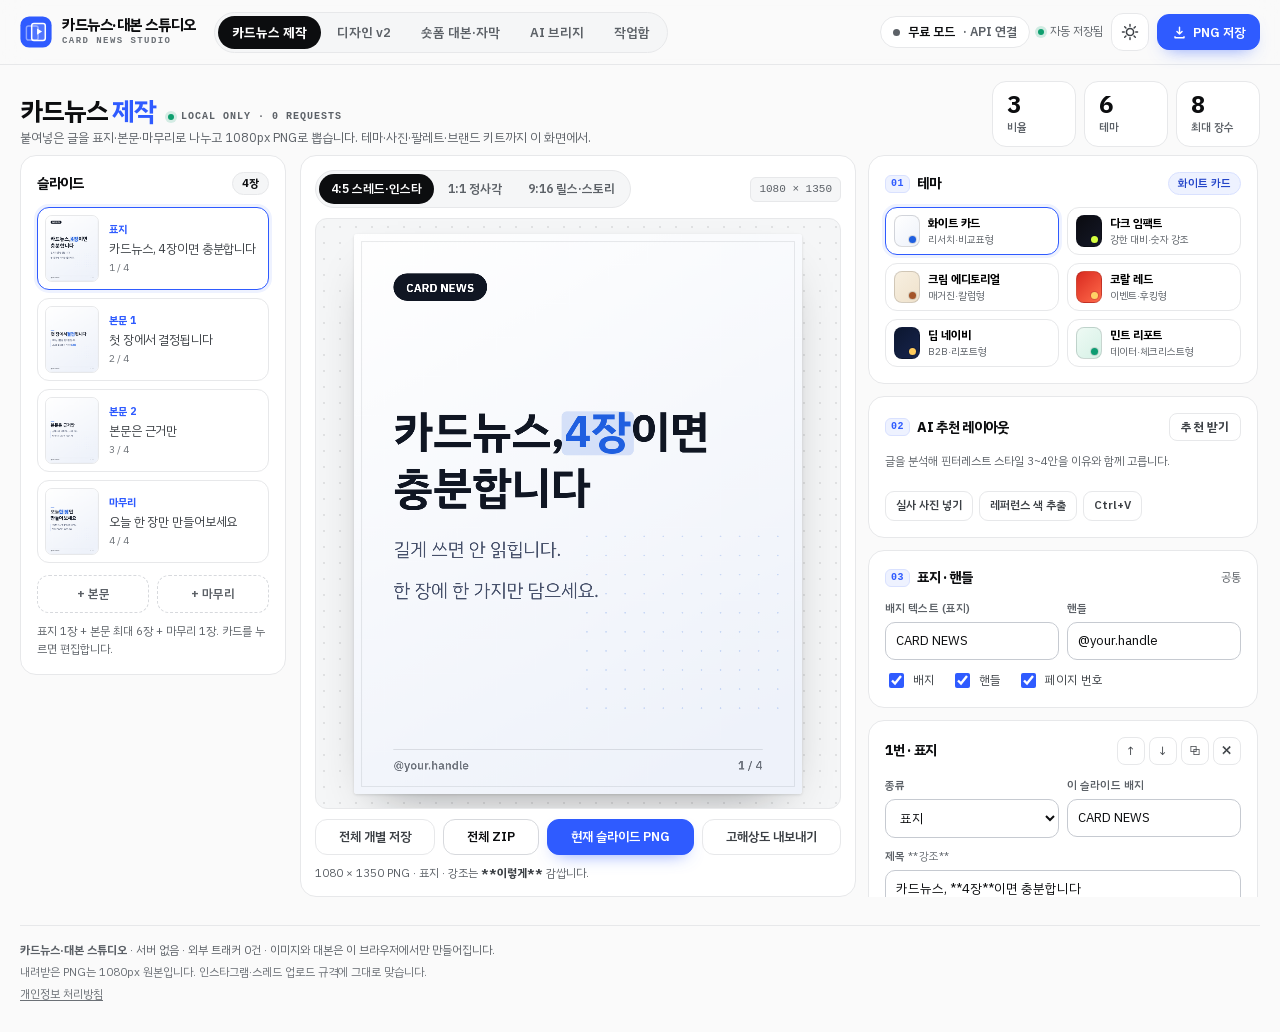
==== commit 4ad464f6: "2차 OSS·무료 AI 연결: SVG 최적화/문체 진단/감성 판정/N-gram 묶음/고해상도 ZIP/AI 누끼/MP4 렌더 + 무료 AI 맛보기" ====
--- a/index.html
+++ b/index.html
@@ -99,6 +99,7 @@
           <button type="button" class="btn btn-ghost" data-action="download-each">전체 개별 저장</button>
           <button type="button" class="btn" data-action="download-all">전체 ZIP</button>
           <button type="button" class="btn btn-primary" data-action="download-current">현재 슬라이드 PNG</button>
+          <button type="button" class="btn btn-ghost" data-action="export-hires">고해상도 내보내기</button>
         </div>
         <p class="stage-note" id="stageNote">1080 × 1350 PNG · 강조는 <b>**이렇게**</b> 감쌉니다.</p>
       </section>
@@ -228,7 +229,10 @@
             <p class="pro-state" id="proState" data-pro-state
                data-pro-free="무료 모드 · 붙여넣은 글은 지금처럼 자동 분할합니다. Pro를 연결하면 8장 카드와 30초 대본을 한 번에 씁니다."
                data-pro-pro="Pro 연결됨 · 주제·타깃·포인트로 8장 카드와 30초 대본을 한 번에 만들어 채웁니다.">무료 모드 · 붙여넣은 글은 지금처럼 자동 분할합니다. Pro를 연결하면 8장 카드와 30초 대본을 한 번에 씁니다.</p>
+            <button type="button" class="btn btn-ghost btn-sm" data-action="free-generate" id="freeGenerate">무료 AI 맛보기</button>
             <button type="button" class="btn btn-ghost btn-sm" id="proConnect">Pro 연결 / 관리</button>
+            <p class="pro-state freeai-line"><span id="freeBadge"></span></p>
+            <div id="freeUpgrade" class="free-upgrade-slot"></div>
           </div>
         </section>
 
@@ -298,6 +302,7 @@
           <div class="btn-row">
             <button type="button" class="btn btn-ghost" data-action="v2-save-kit">현재 세트 고정</button>
             <button type="button" class="btn btn-ghost" data-action="v2-copy-kit">JSON 복사</button>
+            <button type="button" class="btn btn-ghost" data-action="v2-kit-sheet">브랜드 시트 PNG</button>
           </div>
           <div class="kit-list" id="v2KitList"></div>
           <details class="kit-import">
@@ -580,13 +585,50 @@
   </div>
 </footer>
 
+<div class="hires-backdrop" id="hiresModal" hidden>
+  <div class="hires-card" role="dialog" aria-modal="true" aria-labelledby="hiresTitle">
+    <div class="hires-head">
+      <h2 id="hiresTitle">고해상도 내보내기</h2>
+      <button type="button" class="icon-btn" data-action="close-hires" aria-label="닫기">✕</button>
+    </div>
+    <p class="hint">같은 카드를 더 큰 픽셀로 다시 그립니다. 2배·3배는 인쇄·대형 화면에 쓰고, ZIP은 압축해서 한 파일로 묶습니다.</p>
+    <div class="hires-grid">
+      <label class="field"><span>해상도</span>
+        <select id="hiresScale" class="input select">
+          <option value="1">1배 · 원본</option>
+          <option value="2" selected>2배 · 고해상도</option>
+          <option value="3">3배 · 인쇄용</option>
+        </select>
+      </label>
+      <label class="field"><span>형식</span>
+        <select id="hiresFormat" class="input select">
+          <option value="png" selected>PNG (무손실)</option>
+          <option value="jpg">JPG (용량 작게)</option>
+        </select>
+      </label>
+      <label class="field"><span>범위</span>
+        <select id="hiresScope" class="input select">
+          <option value="current" selected>현재 장</option>
+          <option value="all">전체 장 (ZIP)</option>
+        </select>
+      </label>
+    </div>
+    <p class="hint" id="hiresNote">2배 선택 시 2160 × 2700 PNG로 저장합니다.</p>
+    <div class="btn-row">
+      <button type="button" class="btn btn-primary" data-action="run-hires" id="hiresRun">내보내기</button>
+      <button type="button" class="btn btn-ghost" data-action="close-hires">취소</button>
+      <span class="hint" id="hiresStatus"></span>
+    </div>
+  </div>
+</div>
+
 <div class="toast-root" id="toastRoot" aria-live="polite"></div>
 
 <!-- 카피 진단 · 프레임워크 -->
 <div class="modal" id="copyLab" hidden>
   <div class="modal-backdrop" data-action="close-copy-lab"></div>
   <div class="modal-card" role="dialog" aria-modal="true" aria-labelledby="copyLabTitle">
-    <div class="modal-head">
+    <div class="hires-head">
       <h2 id="copyLabTitle">카피 진단 · 프레임워크</h2>
       <span class="score-pill"><b id="labScore">0</b><span id="labGrade">—</span></span>
       <button type="button" class="icon-btn" data-action="close-copy-lab" aria-label="닫기">✕</button>
@@ -631,9 +673,11 @@
 
 <script src="engines/pro-api-connector.js"></script>
 <script src="engines/pro-studio.js"></script>
+<script src="engines/free-ai.js"></script>
 <script src="engines/copy-psych-engine.js"></script>
 <script src="engines/design-ref-engine.js"></script>
 <script src="core.js"></script>
+<script src="toast.js"></script>
 <script src="preset-render.js"></script>
 <script src="app.js"></script>
 </body>
--- a/styles.css
+++ b/styles.css
@@ -588,12 +588,21 @@
   padding: 10px 16px; border-radius: var(--r-pill); box-shadow: var(--shadow-pop);
   animation: toastIn .18s ease-out;
   max-width: min(90vw, 460px); text-align: center;
-}
+  pointer-events: auto; cursor: pointer;
+  transition: opacity .22s ease, transform .22s ease;
+}
+.toast.is-out { opacity: 0; transform: translateY(6px); }
+.toast:focus-visible { outline: 2px solid var(--accent); outline-offset: 2px; }
 [data-theme="dark"] .toast { background: var(--surface-3); color: var(--ink); border: 1px solid var(--line-strong); }
 .toast.ok::before { content: '✓ '; color: #6EE7A8; }
 [data-theme="dark"] .toast.ok::before { color: var(--ok); }
 .toast.warn::before { content: '! '; color: #FFD166; }
 @keyframes toastIn { from { opacity: 0; transform: translateY(6px); } to { opacity: 1; transform: none; } }
+
+/* 모바일: 하단 액션 버튼과 겹치지 않게 조금 띄운다 */
+@media (max-width: 900px) {
+  .toast-root { bottom: 76px; }
+}
 
 /* ── AI 추천 레이아웃 ───────────────────────────────────── */
 .ref-block { margin: 0; }
@@ -996,3 +1005,26 @@
   .pro-badge-slot .proconn-badge { font-size: 11.5px; padding: 6px 10px; gap: 6px; }
   .pro-badge-slot .proconn-badge .pc-sub { display: none; }
 }
+
+/* ══ 고해상도 내보내기 모달 (이름을 앱 기존 모달과 겹치지 않게) ══ */
+.hires-backdrop {
+  position: fixed; inset: 0; z-index: 90; display: grid; place-items: center;
+  background: rgba(16, 18, 24, .48); padding: 16px;
+}
+.hires-backdrop[hidden] { display: none; }
+.hires-card {
+  width: min(460px, 100%); background: var(--surface, #fff); color: var(--ink, #16181d);
+  border: 1px solid var(--line, rgba(0,0,0,.12)); border-radius: 14px; padding: 18px 18px 16px;
+  box-shadow: 0 18px 48px rgba(0, 0, 0, .24); display: grid; gap: 10px;
+}
+.hires-head { display: flex; align-items: center; gap: 10px; }
+.hires-head h2 { margin: 0; font-size: 17px; }
+.hires-head .icon-btn { margin-left: auto; }
+.hires-grid { display: grid; gap: 9px; grid-template-columns: repeat(3, minmax(0, 1fr)); }
+.hires-grid .field { display: grid; gap: 4px; font-size: 12px; }
+@media (max-width: 520px) { .hires-grid { grid-template-columns: 1fr; } }
+
+/* ══ 무료 AI 맛보기 ═══════════════════════════════════ */
+.freeai-line { display: flex; margin: 6px 0 0; }
+.freeai-line:empty { display: none; }
+.free-upgrade-slot:empty { display: none; }
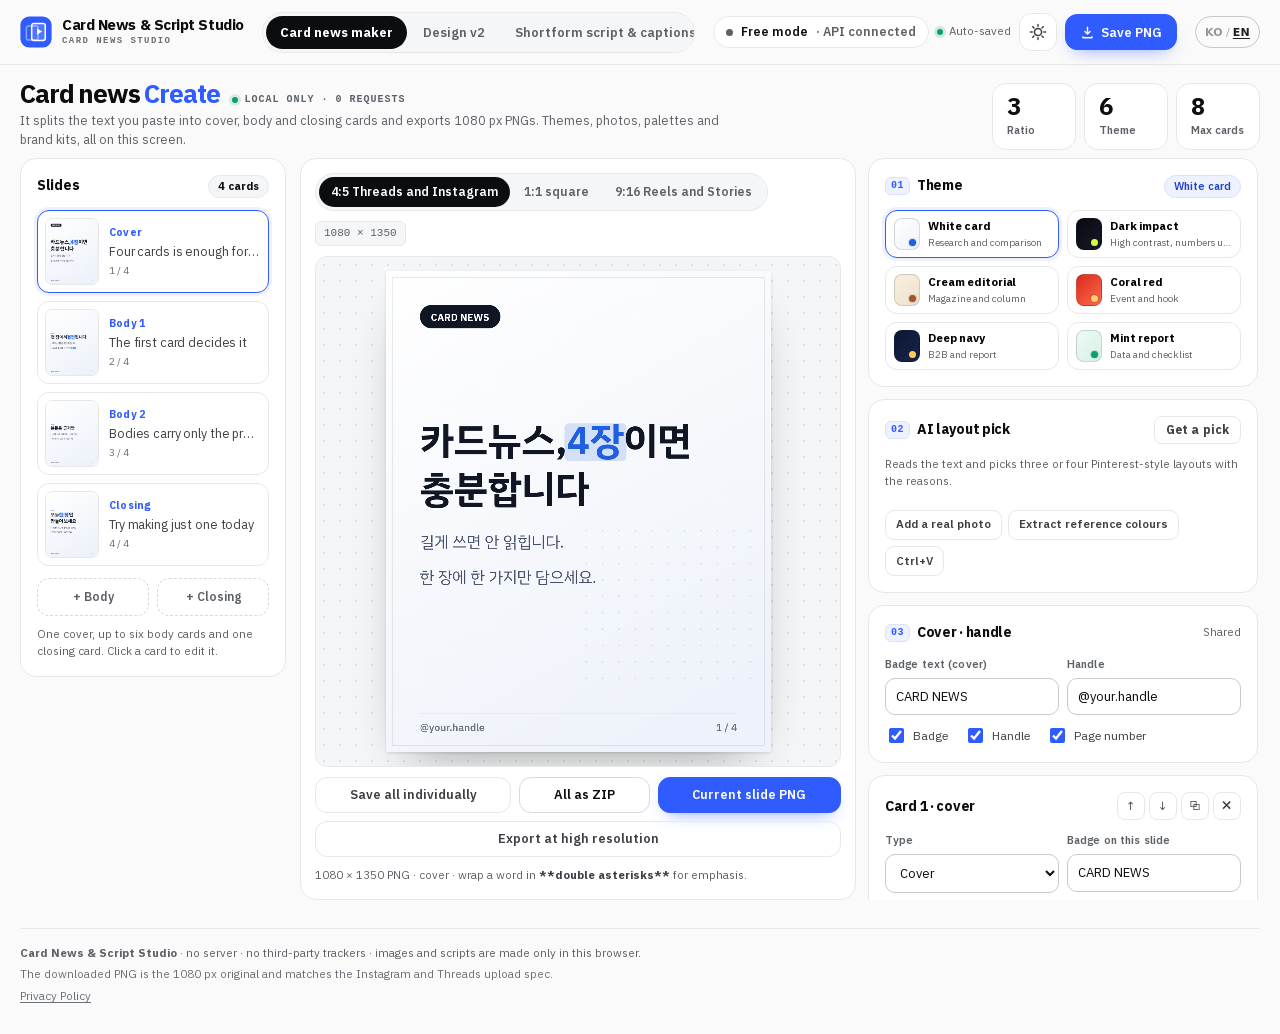
==== commit 8c011386: "chore(i18n): 영문 번역 배포" ====
--- a/index.html
+++ b/index.html
@@ -680,5 +680,6 @@
 <script src="toast.js"></script>
 <script src="preset-render.js"></script>
 <script src="app.js"></script>
+<script src="i18n.js"></script>
 </body>
 </html>
